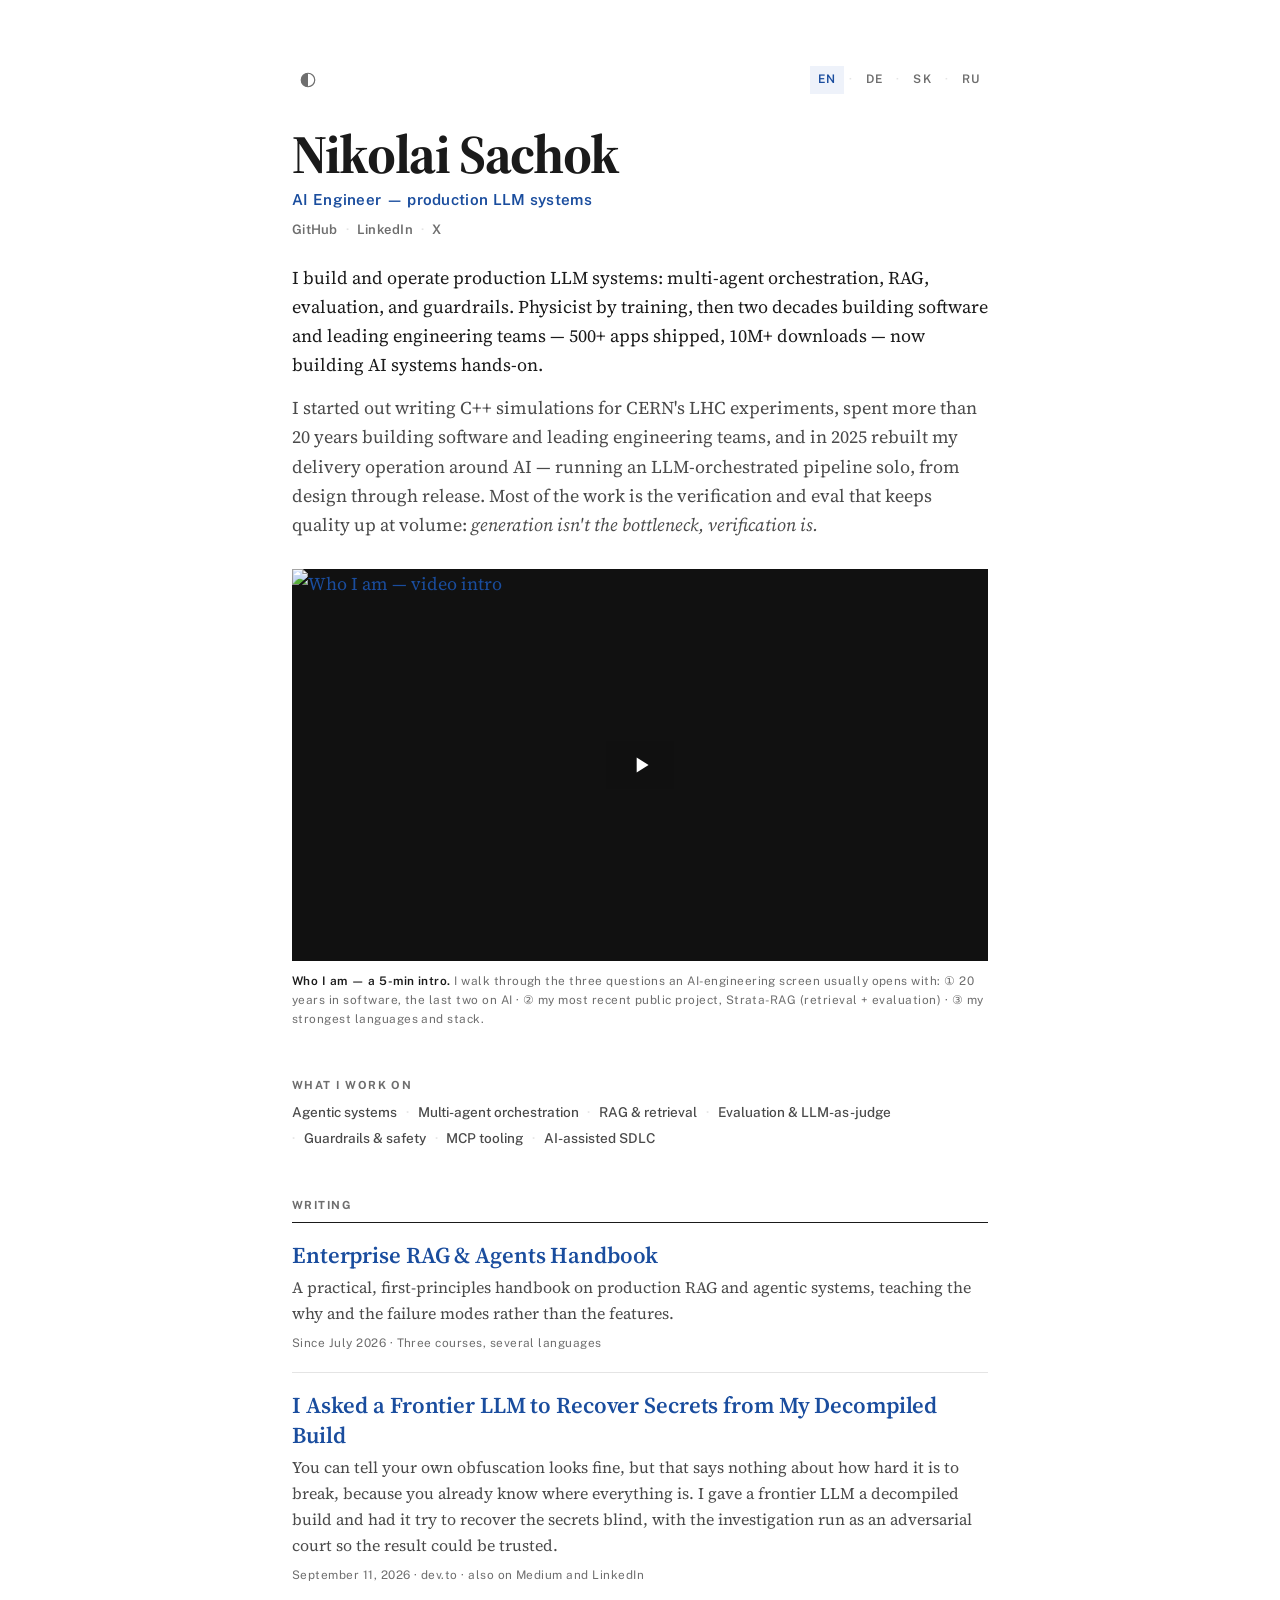
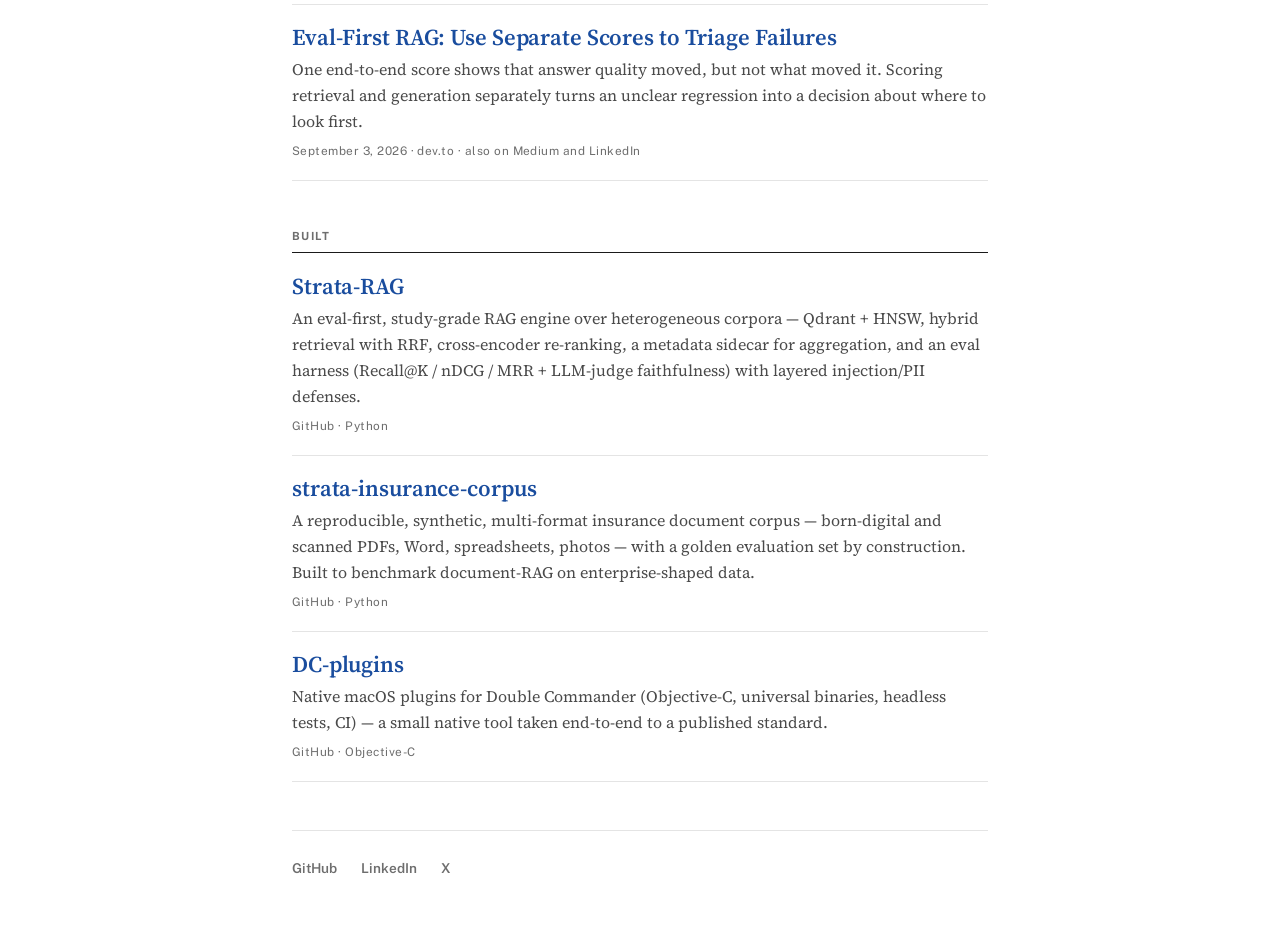
==== index.html @ 8fc12a88 "site: add the LLM red-team article to the writing index (EN/DE/SK/RU) Adds the dev.to article 'I Ask" ====
<!doctype html>
<!-- GENERATED FILE — do not edit. Source: template.html + content/<lang>.json. Rebuild: python3 build.py -->
<html lang="en">
<head>
  <meta charset="utf-8" />
  <meta name="viewport" content="width=device-width, initial-scale=1" />
  <title>Nikolai Sachok — AI Engineer</title>
  <meta name="description" content="AI engineer building and operating production LLM systems — multi-agent orchestration, RAG, evaluation, and guardrails." />
  <meta name="author" content="Nikolai Sachok" />

  <link rel="canonical" href="https://nikolaisachok.com/" />
  <link rel="alternate" hreflang="en" href="https://nikolaisachok.com/" />
  <link rel="alternate" hreflang="de" href="https://nikolaisachok.com/de/" />
  <link rel="alternate" hreflang="sk" href="https://nikolaisachok.com/sk/" />
  <link rel="alternate" hreflang="ru" href="https://nikolaisachok.com/ru/" />
  <link rel="alternate" hreflang="x-default" href="https://nikolaisachok.com/" />

  <!-- Open Graph / social preview -->
  <meta property="og:type" content="website" />
  <meta property="og:title" content="Nikolai Sachok — AI Engineer" />
  <meta property="og:description" content="Building and operating production LLM systems — multi-agent orchestration, RAG, evaluation, and guardrails." />
  <meta property="og:url" content="https://nikolaisachok.com/" />
  <meta property="og:locale" content="en_US" />
  <meta property="og:locale:alternate" content="de_DE" />
  <meta property="og:locale:alternate" content="sk_SK" />
  <meta property="og:locale:alternate" content="ru_RU" />
  <meta name="twitter:card" content="summary" />

  <link rel="icon" href="data:image/svg+xml,%3Csvg xmlns='http://www.w3.org/2000/svg' viewBox='0 0 100 100'%3E%3Ctext y='.9em' font-size='90'%3E%E2%9A%A1%3C/text%3E%3C/svg%3E" />

  <!-- Source Serif 4 sets the content, Public Sans the chrome (labels, dates).
       Both are OFL. preconnect first so the font CSS request does not wait on a
       fresh connection; every face has a real fallback in style.css. -->
  <link rel="preconnect" href="https://fonts.googleapis.com" />
  <link rel="preconnect" href="https://fonts.gstatic.com" crossorigin />
  <link rel="stylesheet" href="https://fonts.googleapis.com/css2?family=Source+Serif+4:opsz,wght@8..60,400;8..60,600;8..60,700&family=Public+Sans:wght@500;600;700&display=swap" />

  <!-- Content-hashed by build.py: the domain is behind Cloudflare, which holds
       stylesheets at the edge for four hours. A changing URL is the only thing
       a visitor's hard refresh can actually get past. -->
  <link rel="stylesheet" href="/assets/style.css?v=f3d7aaa1d656" />
  <script>
  (function () {
    var HERE = 'en';
    var ALL = ["en", "de", "sk", "ru"];
    try {
      var store = null;
      try { store = window.localStorage; } catch (e) {}

      /* Theme first, and before any redirect below can return: an explicit choice
         has to be on <html> before first paint, or the page flashes the other
         palette. No stored choice means no attribute, which leaves the stylesheet
         following prefers-color-scheme. data-js reveals the control, which would
         otherwise be a dead button for anyone without scripting. */
      var theme = null;
      if (store) { try { theme = store.getItem('nls-theme'); } catch (e) {} }
      if (theme === 'light' || theme === 'dark') {
        document.documentElement.setAttribute('data-theme', theme);
      }
      document.documentElement.setAttribute('data-js', '');
      var params = new URLSearchParams(location.search);
      var forced = (params.get('lang') || '').toLowerCase().split('-')[0];
      var target = null, auto = false;

      if (ALL.indexOf(forced) > -1) {
        target = forced;
        if (store) { try { store.setItem('nls-lang', forced); } catch (e) {} }
      } else if (HERE === 'en') {
        var saved = null;
        if (store) { try { saved = store.getItem('nls-lang'); } catch (e) {} }
        if (saved && ALL.indexOf(saved) > -1) {
          target = saved;
        } else if (!saved) {
          var pref = (navigator.languages && navigator.languages.length)
            ? navigator.languages : [navigator.language || ''];
          for (var i = 0; i < pref.length; i++) {
            var p = String(pref[i] || '').toLowerCase().split('-')[0];
            if (p === 'en') break;
            if (ALL.indexOf(p) > 0) { target = p; auto = true; break; }
          }
        }
      }

      if (target && target !== HERE) {
        params.delete('lang');
        var qs = params.toString();
        if (auto) { try { sessionStorage.setItem('nls-auto', target); } catch (e) {} }
        location.replace({"en": "/", "de": "/de/", "sk": "/sk/", "ru": "/ru/"}[target] + (qs ? '?' + qs : '') + location.hash);
        return;
      }

      /* Already on the right page: drop ?lang= so the address bar stays clean
         and crawlers never see a second URL for the same content. */
      if (params.has('lang')) {
        params.delete('lang');
        var rest = params.toString();
        try {
          history.replaceState(null, '', location.pathname + (rest ? '?' + rest : '') + location.hash);
        } catch (e) {}
      }

      try {
        if (sessionStorage.getItem('nls-auto') === HERE) {
          sessionStorage.removeItem('nls-auto');
          document.documentElement.setAttribute('data-autolang', '');
        }
      } catch (e) {}
    } catch (e) {}
  })();
  </script>
</head>
<body>
  <div class="wrap">
    <div class="topbar">
      <nav class="themebar" aria-label="Colour theme">
      <button type="button" id="theme-toggle" data-label="Colour theme" data-name-light="Light" data-name-dark="Dark" data-name-auto="Auto"
              title="Colour theme: Auto"
              aria-label="Colour theme: Auto">
        <svg class="icon-light" viewBox="0 0 24 24" aria-hidden="true"><circle cx="12" cy="12" r="4" /><path d="M12 2v2M12 20v2M2 12h2M20 12h2M4.9 4.9l1.4 1.4M17.7 17.7l1.4 1.4M4.9 19.1l1.4-1.4M17.7 6.3l1.4-1.4" /></svg>
        <svg class="icon-dark" viewBox="0 0 24 24" aria-hidden="true"><path d="M21 12.8A9 9 0 1 1 11.2 3a7 7 0 0 0 9.8 9.8z" /></svg>
        <svg class="icon-auto" viewBox="0 0 24 24" aria-hidden="true"><circle cx="12" cy="12" r="9" /><path class="icon-fill" d="M12 3a9 9 0 0 0 0 18z" /></svg>
      </button>
      </nav>
      <nav class="langbar" aria-label="Language">
      <a href="/" hreflang="en" lang="en" data-setlang="en" aria-label="English" aria-current="page">EN</a>
      <span class="sep" aria-hidden="true">·</span>
      <a href="/de/" hreflang="de" lang="de" data-setlang="de" aria-label="Deutsch">DE</a>
      <span class="sep" aria-hidden="true">·</span>
      <a href="/sk/" hreflang="sk" lang="sk" data-setlang="sk" aria-label="Slovenčina">SK</a>
      <span class="sep" aria-hidden="true">·</span>
      <a href="/ru/" hreflang="ru" lang="ru" data-setlang="ru" aria-label="Русский">RU</a>
      </nav>
    </div>

    <header>
      <h1 class="name">Nikolai Sachok</h1>
      <p class="role">AI Engineer — production LLM systems</p>
      <!-- Repeated in the footer on purpose. GitHub is the proof a visitor
           arriving from an article wants next, and the footer is ~2000px away.
           Not translated: all three are proper nouns. -->
      <p class="identity">
        <a href="https://github.com/NikolaiSachok">GitHub</a>
        <span class="sep" aria-hidden="true">·</span>
        <a href="https://www.linkedin.com/in/nikolai-sachok/">LinkedIn</a>
        <span class="sep" aria-hidden="true">·</span>
        <a href="https://x.com/nsachok">X</a>
      </p>
      <p class="lead">I build and operate production LLM systems: multi-agent orchestration, RAG, evaluation, and guardrails. Physicist by training, then two decades building software and leading engineering teams — 500+ apps shipped, 10M+ downloads — now building AI systems hands-on.</p>
      <p class="lead muted">I started out writing C++ simulations for CERN's LHC experiments, spent more than 20 years building software and leading engineering teams, and in 2025 rebuilt my delivery operation around AI — running an LLM-orchestrated pipeline solo, from design through release. Most of the work is the verification and eval that keeps quality up at volume: <em>generation isn't the bottleneck, verification is.</em></p>
    </header>

    <section class="video" aria-label="Intro video">
      <div class="video-frame">
        <a class="video-facade" href="https://www.youtube.com/watch?v=G0wu4CbFEvU"
           data-embed="https://www.youtube-nocookie.com/embed/G0wu4CbFEvU?autoplay=1&amp;rel=0"
           data-title="Who I am — video intro"
           aria-label="Play: Who I am — a 5-minute intro">
          <img src="https://i.ytimg.com/vi/G0wu4CbFEvU/maxresdefault.jpg"
               onerror="this.onerror=null;this.src='https://i.ytimg.com/vi/G0wu4CbFEvU/hqdefault.jpg'"
               alt="Who I am — video intro" loading="lazy" />
          <span class="play" aria-hidden="true"><svg viewBox="0 0 24 24"><path d="M8 5v14l11-7z"/></svg></span>
        </a>
      </div>
      <p class="video-cap"><strong>Who I am — a 5-min intro.</strong> I walk through the three questions an AI-engineering screen usually opens with: ① 20 years in software, the last two on AI · ② my most recent public project, Strata-RAG (retrieval + evaluation) · ③ my strongest languages and stack.</p>
    </section>

    <h2>What I work on</h2>
    <ul class="tags">
      <li class="tag">Agentic systems</li>
      <li class="tag"><span class="sep" aria-hidden="true">·</span>Multi-agent orchestration</li>
      <li class="tag"><span class="sep" aria-hidden="true">·</span>RAG &amp; retrieval</li>
      <li class="tag"><span class="sep" aria-hidden="true">·</span>Evaluation &amp; LLM-as-judge</li>
      <li class="tag"><span class="sep" aria-hidden="true">·</span>Guardrails &amp; safety</li>
      <li class="tag"><span class="sep" aria-hidden="true">·</span>MCP tooling</li>
      <li class="tag"><span class="sep" aria-hidden="true">·</span>AI-assisted SDLC</li>
    </ul>

    <h2 class="section-head">Writing</h2>
    <ul class="entries">
      <li>
        <a class="entry" href="https://nikolaisachok.com/ai-engineering-handbook/">
          <span class="entry-title">Enterprise RAG &amp; Agents Handbook</span>
          <span class="entry-desc">A practical, first-principles handbook on production RAG and agentic systems, teaching the why and the failure modes rather than the features.</span>
          <span class="entry-meta">Since July 2026 · Three courses, several languages</span>
        </a>
      </li>
      <li>
        <a class="entry" href="https://dev.to/nsachok/i-asked-a-frontier-llm-to-recover-secrets-from-my-decompiled-build-1ojb">
          <span class="entry-title">I Asked a Frontier LLM to Recover Secrets from My Decompiled Build</span>
          <span class="entry-desc">You can tell your own obfuscation looks fine, but that says nothing about how hard it is to break, because you already know where everything is. I gave a frontier LLM a decompiled build and had it try to recover the secrets blind, with the investigation run as an adversarial court so the result could be trusted.</span>
          <span class="entry-meta">September 11, 2026 · dev.to · also on Medium and LinkedIn</span>
        </a>
      </li>
      <li>
        <a class="entry" href="https://dev.to/nsachok/eval-first-rag-use-separate-scores-to-triage-failures-33ed">
          <span class="entry-title">Eval-First RAG: Use Separate Scores to Triage Failures</span>
          <span class="entry-desc">One end-to-end score shows that answer quality moved, but not what moved it. Scoring retrieval and generation separately turns an unclear regression into a decision about where to look first.</span>
          <span class="entry-meta">September 3, 2026 · dev.to · also on Medium and LinkedIn</span>
        </a>
      </li>
    </ul>

    <h2 class="section-head">Built</h2>
    <ul class="entries">
      <li>
        <a class="entry" href="https://nikolaisachok.com/Strata-RAG/">
          <span class="entry-title">Strata-RAG</span>
          <span class="entry-desc">An eval-first, study-grade RAG engine over heterogeneous corpora — Qdrant + HNSW, hybrid retrieval with RRF, cross-encoder re-ranking, a metadata sidecar for aggregation, and an eval harness (Recall@K / nDCG / MRR + LLM-judge faithfulness) with layered injection/PII defenses.</span>
          <span class="entry-meta">GitHub · Python</span>
        </a>
      </li>
      <li>
        <a class="entry" href="https://github.com/NikolaiSachok/strata-insurance-corpus">
          <span class="entry-title">strata-insurance-corpus</span>
          <span class="entry-desc">A reproducible, synthetic, multi-format insurance document corpus — born-digital and scanned PDFs, Word, spreadsheets, photos — with a golden evaluation set by construction. Built to benchmark document-RAG on enterprise-shaped data.</span>
          <span class="entry-meta">GitHub · Python</span>
        </a>
      </li>
      <li>
        <a class="entry" href="https://nikolaisachok.com/DC-plugins/">
          <span class="entry-title">DC-plugins</span>
          <span class="entry-desc">Native macOS plugins for Double Commander (Objective-C, universal binaries, headless tests, CI) — a small native tool taken end-to-end to a published standard.</span>
          <span class="entry-meta">GitHub · Objective-C</span>
        </a>
      </li>
    </ul>

    <footer>
      <a href="https://github.com/NikolaiSachok">GitHub</a>
      <a href="https://www.linkedin.com/in/nikolai-sachok/">LinkedIn</a>
      <a href="https://x.com/nsachok">X</a>
    </footer>
  </div>

  <script>
    document.querySelectorAll('.video-facade').forEach(function (a) {
      a.addEventListener('click', function (e) {
        e.preventDefault();
        var frame = a.parentNode;
        var iframe = document.createElement('iframe');
        iframe.src = a.dataset.embed;
        iframe.title = a.dataset.title;
        iframe.setAttribute('allow', 'accelerometer; autoplay; clipboard-write; encrypted-media; gyroscope; picture-in-picture; web-share');
        iframe.setAttribute('allowfullscreen', '');
        frame.innerHTML = '';
        frame.appendChild(iframe);
      });
    });

    /* A language chosen by hand is remembered and never auto-overridden again. */
    document.querySelectorAll('[data-setlang]').forEach(function (a) {
      a.addEventListener('click', function () {
        try { localStorage.setItem('nls-lang', a.dataset.setlang); } catch (e) {}
      });
    });

    /* Theme. One button cycling auto -> light -> dark -> auto.

       "auto" is the ABSENCE of a choice, not a third stored value: it clears the
       key and the attribute, so the stylesheet goes back to following
       prefers-color-scheme. The head script has already applied any stored
       choice before paint, and CSS picks the matching glyph off the same
       attribute, so this only records the change and keeps the label honest
       about which state you are now in — the thing a cycling control otherwise
       leaves you guessing at. */
    (function () {
      var button = document.getElementById('theme-toggle');
      if (!button) return;

      var ORDER = ['auto', 'light', 'dark'];

      function current() {
        return document.documentElement.getAttribute('data-theme') || 'auto';
      }

      function label() {
        var name = button.dataset['name' + current().charAt(0).toUpperCase() + current().slice(1)];
        var text = button.dataset.label + ': ' + name;
        button.setAttribute('title', text);
        button.setAttribute('aria-label', text);
      }

      button.addEventListener('click', function () {
        var next = ORDER[(ORDER.indexOf(current()) + 1) % ORDER.length];
        if (next === 'auto') {
          document.documentElement.removeAttribute('data-theme');
          try { localStorage.removeItem('nls-theme'); } catch (e) {}
        } else {
          document.documentElement.setAttribute('data-theme', next);
          try { localStorage.setItem('nls-theme', next); } catch (e) {}
        }
        label();
      });

      label();
    })();

    var dismiss = document.querySelector('.notice-dismiss');
    if (dismiss) {
      dismiss.addEventListener('click', function () {
        document.documentElement.removeAttribute('data-autolang');
      });
    }
  </script>
</body>
</html>
---- assets/style.css ----
/* nikolaisachok.com — shared stylesheet for all locales.
   Edit here once; every locale picks it up.

   Set as a publication rather than a portfolio. The organising rule is a split
   between CONTENT and CHROME: Source Serif 4 carries everything that is read —
   the name, entry titles, descriptions, the lead — and Public Sans carries only
   the furniture: section labels, dates, the language switcher, the footer. That
   split is what separates writing from links visually, and it is why entries
   need no card around them: grouping, a rule and a date do the work a container
   used to do. */

/* Theme in three states. Each palette's values are written ONCE, as --light-*
   and --dark-*, then assigned by the rules below — so changing a colour is one
   edit, not two that can drift apart.

   The states, in priority order:
     1. data-theme="light" | "dark" on <html> — an explicit choice, stored in
        localStorage and applied by the head script before first paint.
     2. no attribute + prefers-color-scheme — the visitor's system setting.
     3. no attribute, no preference, or no JavaScript — light.
   The :not([data-theme="light"]) guard is what lets a visitor on a dark system
   choose light and keep it. */
:root {
  --light-bg: #ffffff;
  --light-fg: #1a1a1a;
  --light-fg-muted: #4a4a4a;
  /* Labels, dates, footer — never body copy. #8a8a8a was 3.45:1 on white,
     under the 4.5:1 WCAG AA floor for text this small, and every use of this
     token is small text: section labels, entry dates, the language switcher,
     the footer. The dark theme's equivalent already passed at 5.31:1, so this
     was a light-theme-only defect. #6e6e6e measures 5.05:1 and is still
     visibly lighter than --light-fg-muted, which is the distinction the token
     exists to draw. */
  --light-chrome: #6e6e6e;
  --light-rule: #e4e4e4;          /* hairline between entries */
  --light-rule-strong: #1a1a1a;   /* the rule under a section label */
  --light-accent: #1a4d9e;
  --light-accent-soft: #eef2fa;

  --dark-bg: #121212;
  --dark-fg: #eceae7;
  --dark-fg-muted: #b4b0aa;
  --dark-chrome: #8c8880;
  --dark-rule: #2b2b2b;
  --dark-rule-strong: #eceae7;
  --dark-accent: #8fb4ee;
  --dark-accent-soft: #1a2333;

  --bg: var(--light-bg);
  --fg: var(--light-fg);
  --fg-muted: var(--light-fg-muted);
  --chrome: var(--light-chrome);
  --rule: var(--light-rule);
  --rule-strong: var(--light-rule-strong);
  --accent: var(--light-accent);
  --accent-soft: var(--light-accent-soft);
  color-scheme: light;

  --sans: "Public Sans", ui-sans-serif, -apple-system, BlinkMacSystemFont, "Segoe UI", Helvetica, Arial, sans-serif;
  --serif: "Source Serif 4", "Iowan Old Style", "Charter", Georgia, Cambria, "Times New Roman", serif;
}

@media (prefers-color-scheme: dark) {
  :root:not([data-theme="light"]) {
    --bg: var(--dark-bg);
    --fg: var(--dark-fg);
    --fg-muted: var(--dark-fg-muted);
    --chrome: var(--dark-chrome);
    --rule: var(--dark-rule);
    --rule-strong: var(--dark-rule-strong);
    --accent: var(--dark-accent);
    --accent-soft: var(--dark-accent-soft);
    color-scheme: dark;
  }
}

:root[data-theme="dark"] {
  --bg: var(--dark-bg);
  --fg: var(--dark-fg);
  --fg-muted: var(--dark-fg-muted);
  --chrome: var(--dark-chrome);
  --rule: var(--dark-rule);
  --rule-strong: var(--dark-rule-strong);
  --accent: var(--dark-accent);
  --accent-soft: var(--dark-accent-soft);
  color-scheme: dark;
}

* { box-sizing: border-box; }
html { -webkit-text-size-adjust: 100%; }
body {
  margin: 0;
  background: var(--bg);
  color: var(--fg);
  font-family: var(--serif);
  line-height: 1.62;
  font-size: 18px;
  -webkit-font-smoothing: antialiased;
  text-rendering: optimizeLegibility;
}
.wrap {
  max-width: 760px;
  margin: 0 auto;
  padding: clamp(2.5rem, 6vw, 4rem) clamp(1.25rem, 5vw, 2rem) 4rem;
}
a { color: var(--accent); text-decoration: none; }
a:hover { text-decoration: underline; }

/* Header */
header { margin-bottom: 1.75rem; }
.name {
  font-size: clamp(2.1rem, 6.5vw, 3.4rem);
  font-weight: 700;
  letter-spacing: -0.025em;
  margin: 0 0 .3rem;
  line-height: 1.05;
}
.role {
  font-family: var(--sans);
  font-size: .95rem;
  letter-spacing: .02em;
  color: var(--accent);
  font-weight: 600;
  margin: 0 0 .4rem;
}

/* Contact links, sitting with the role so the sans "chrome" block reads as one
   cluster before the serif body starts. Muted rather than accent-coloured: the
   role line above is already the blue, and two blues stacked would fight. */
.identity {
  font-family: var(--sans);
  font-size: .82rem;
  font-weight: 600;
  letter-spacing: .02em;
  margin: 0 0 1.4rem;
  display: flex;
  flex-wrap: wrap;
  gap: .1rem .5rem;
}
.identity a { color: var(--chrome); }
.identity a:hover { color: var(--accent); }
.identity .sep { color: var(--rule); user-select: none; }
/* No measure limit of its own: .wrap already sets the column, and a narrower
   lead reads as a mistake next to the video and the entries, which use the
   full width. One measure for the whole page. */
.lead { color: var(--fg); margin: 0 0 .85rem; }
.lead:last-child { margin-bottom: 0; }
.muted { color: var(--fg-muted); }

/* Section labels. The heavy rule under the label is what opens a section;
   entries below it are separated by hairlines only. */
h2 {
  font-family: var(--sans);
  font-size: .7rem;
  text-transform: uppercase;
  letter-spacing: .13em;
  color: var(--chrome);
  font-weight: 700;
  margin: 2.9rem 0 .45rem;
}
h2.section-head {
  padding-bottom: .45rem;
  border-bottom: 1px solid var(--rule-strong);
  margin-bottom: 0;
}

/* What I work on — one dot-separated line in the chrome sans, not a row of
   boxes. Outlined chips were the last piece of portfolio furniture left on a
   page that has no containers anywhere else, and they cost three rows of height
   between the video and the writing. Set as a line, the same terms scan just as
   fast and read as a masthead subject line. */
.tags {
  display: flex;
  flex-wrap: wrap;
  gap: .15rem .55rem;
  margin: 0;
  padding: 0;
  list-style: none;
  font-family: var(--sans);
  font-size: .85rem;
  font-weight: 500;
  line-height: 1.7;
}
.tag { color: var(--fg-muted); max-width: 100%; }
.tag .sep { color: var(--rule); margin-right: .55rem; user-select: none; }

/* Entries — writing and projects share this markup exactly. */
.entries { margin: 0; padding: 0; list-style: none; }
.entries li { border-bottom: 1px solid var(--rule); }
.entry {
  display: grid;
  gap: .3rem;
  padding: 1.15rem 0;
  color: inherit;
}
.entry:hover { text-decoration: none; }
.entry-title {
  font-size: 1.42rem;
  line-height: 1.3;
  font-weight: 600;
  letter-spacing: -0.005em;
  color: var(--accent);
}
.entry:hover .entry-title { text-decoration: underline; }
.entry-desc { color: var(--fg-muted); font-size: 1rem; }
.entry-meta {
  font-family: var(--sans);
  font-size: .74rem;
  letter-spacing: .04em;
  color: var(--chrome);
  margin-top: .15rem;
}

/* Footer / contact */
footer {
  margin-top: 3rem;
  padding-top: 1.6rem;
  border-top: 1px solid var(--rule);
  display: flex;
  flex-wrap: wrap;
  gap: 1.5rem;
  font-family: var(--sans);
  font-size: .85rem;
}
footer a { color: var(--chrome); font-weight: 600; }
footer a:hover { color: var(--accent); }

/* Intro video. Square-edged: this design has no rounded corners anywhere, so a
   14px radius here would be the one thing that looks borrowed. */
.video { margin: 1.9rem 0 .5rem; }
.video-frame {
  position: relative;
  aspect-ratio: 16 / 9;
  overflow: hidden;
  background: #111111;
}
.video-facade { position: absolute; inset: 0; display: block; cursor: pointer; }
.video-frame img { position: absolute; inset: 0; width: 100%; height: 100%; object-fit: cover; }
.video-frame iframe { position: absolute; inset: 0; width: 100%; height: 100%; border: 0; }
/* A dark scrim with a white glyph, not a white slab: over a real photograph a
   solid light block reads as a missing image rather than a control. Square,
   because nothing else on this page is rounded. */
.play {
  position: absolute; top: 50%; left: 50%; transform: translate(-50%, -50%);
  width: 68px; height: 48px;
  background: rgba(17, 17, 17, .74);
  display: grid; place-items: center;
  transition: background .15s ease, transform .15s ease;
}
/* Fixed blue, not var(--accent): this sits on a frame that is dark in BOTH
   themes, and the dark-theme accent is pale enough to lose the white glyph. */
.video-facade:hover .play { background: #1a4d9e; transform: translate(-50%, -50%) scale(1.06); }
.video-facade:focus-visible { outline: 2px solid var(--accent); outline-offset: 3px; }
.play svg { width: 26px; height: 26px; fill: #ffffff; margin-left: 2px; }
.video-cap {
  font-family: var(--sans);
  color: var(--chrome);
  font-size: .74rem;
  letter-spacing: .04em;
  margin: .7rem 0 0;
}
.video-cap strong { color: var(--fg); font-weight: 600; }

/* ---------------------------------------------------------------------------
   Top bar: theme on the left, language on the right. The language switcher sat
   alone and right-aligned, so the row already had the space.
   --------------------------------------------------------------------------- */
.topbar {
  display: flex;
  flex-wrap: wrap;
  align-items: center;
  justify-content: space-between;
  gap: .6rem 1.25rem;
  margin: 0 0 1.9rem;
}
.topbar .langbar { margin: 0; }
/* The theme control does nothing without JavaScript, so it does not exist
   without JavaScript: the head script sets data-js on <html> before paint. With
   scripting off the page still follows the system setting, which is the right
   fallback and needs no control. */
.themebar { display: none; }
html[data-js] .themebar { display: flex; align-items: center; }
.themebar button {
  appearance: none;
  background: none;
  border: 1px solid transparent;
  color: var(--chrome);
  /* 32px square: comfortably over the 24px WCAG 2.5.8 minimum without making a
     utility control heavier than the language codes it sits beside. */
  width: 32px;
  height: 32px;
  display: grid;
  place-items: center;
  padding: 0;
  cursor: pointer;
  transition: color .15s ease, background .15s ease, border-color .15s ease;
}
.themebar button:hover { color: var(--accent); background: var(--accent-soft); }
.themebar button:focus-visible { outline: 2px solid var(--accent); outline-offset: 2px; }

/* All three glyphs are in the markup; the one matching the current state is the
   one shown. Driven by the same attribute the head script sets before paint, so
   the icon is right on the first frame and no script swaps it afterwards. */
.themebar svg {
  width: 18px;
  height: 18px;
  display: none;
  fill: none;
  stroke: currentColor;
  stroke-width: 1.6;
  stroke-linecap: round;
  stroke-linejoin: round;
}
.themebar svg .icon-fill { fill: currentColor; stroke: none; }
html:not([data-theme]) .themebar .icon-auto,
html[data-theme="light"] .themebar .icon-light,
html[data-theme="dark"] .themebar .icon-dark { display: block; }

/* ---------------------------------------------------------------------------
   Language switcher
   --------------------------------------------------------------------------- */
.langbar {
  display: flex;
  flex-wrap: wrap;
  align-items: center;
  justify-content: flex-end;
  gap: .3rem;
  margin: 0 0 1.9rem;
  font-family: var(--sans);
  font-size: .74rem;
  font-weight: 600;
  letter-spacing: .09em;
}
.langbar a {
  color: var(--chrome);
  padding: .2rem .45rem;
  border: 1px solid transparent;
  transition: color .15s ease, background .15s ease, border-color .15s ease;
}
.langbar a:hover {
  color: var(--accent);
  background: var(--accent-soft);
  text-decoration: none;
}
.langbar a:focus-visible { outline: 2px solid var(--accent); outline-offset: 2px; }
.langbar a[aria-current] {
  color: var(--accent);
  background: var(--accent-soft);
  border-color: var(--accent-soft);
  cursor: default;
}
.langbar .sep { color: var(--rule); user-select: none; }

/* ---------------------------------------------------------------------------
   Auto-detected-language notice.
   Hidden by default (so it never shows without JS, and never flashes); the
   head script sets data-autolang on <html> before paint when the visitor was
   routed here by browser-language detection.
   --------------------------------------------------------------------------- */
.notice { display: none; }
html[data-autolang] .notice {
  display: flex;
  align-items: flex-start;
  flex-wrap: wrap;
  gap: .35rem .75rem;
  background: var(--accent-soft);
  border: 1px solid var(--rule);
  padding: .7rem .55rem .7rem .9rem;
  margin: 0 0 1.9rem;
  font-family: var(--sans);
  font-size: .85rem;
  line-height: 1.5;
  color: var(--fg-muted);
}
.notice-text { flex: 1 1 15rem; min-width: 0; }
.notice a { font-weight: 600; white-space: nowrap; }
.notice-dismiss {
  margin-left: auto;
  flex: 0 0 auto;
  appearance: none;
  background: none;
  border: 1px solid transparent;
  color: var(--chrome);
  font: inherit;
  font-size: 1.05rem;
  line-height: 1;
  padding: .25rem .5rem;
  cursor: pointer;
}
.notice-dismiss:hover { color: var(--accent); border-color: var(--rule); }
.notice-dismiss:focus-visible { outline: 2px solid var(--accent); outline-offset: 2px; }

/* ---------------------------------------------------------------------------
   Multi-language layout hardening.
   Long compounds must never push a label, an entry title or a paragraph past
   its container. `overflow-wrap` is inert unless a word actually overflows, so
   it costs nothing and applies everywhere.

   Automatic hyphenation is GERMAN ONLY. German prose is conventionally
   hyphenated and its compounds are long enough to need it; Slovak and Russian
   web typography does not hyphenate, and turning it on there reads wrong.
   `hyphenate-limit-chars` stops the browser splitting a short leading segment
   out of a technical compound ("Mul-ti-Agent-Systemen").
   --------------------------------------------------------------------------- */
.tag, .entry-title, .entry-desc, .entry-meta, .lead, .video-cap, .role, .notice { overflow-wrap: break-word; }
html[lang="de"] .tag,
html[lang="de"] .entry-desc,
html[lang="de"] .lead,
html[lang="de"] .video-cap {
  hyphens: auto;
  -webkit-hyphens: auto;
  hyphenate-limit-chars: 7 4 3;
  -webkit-hyphenate-limit-before: 4;   /* Safari has no hyphenate-limit-chars */
  -webkit-hyphenate-limit-after: 3;
}
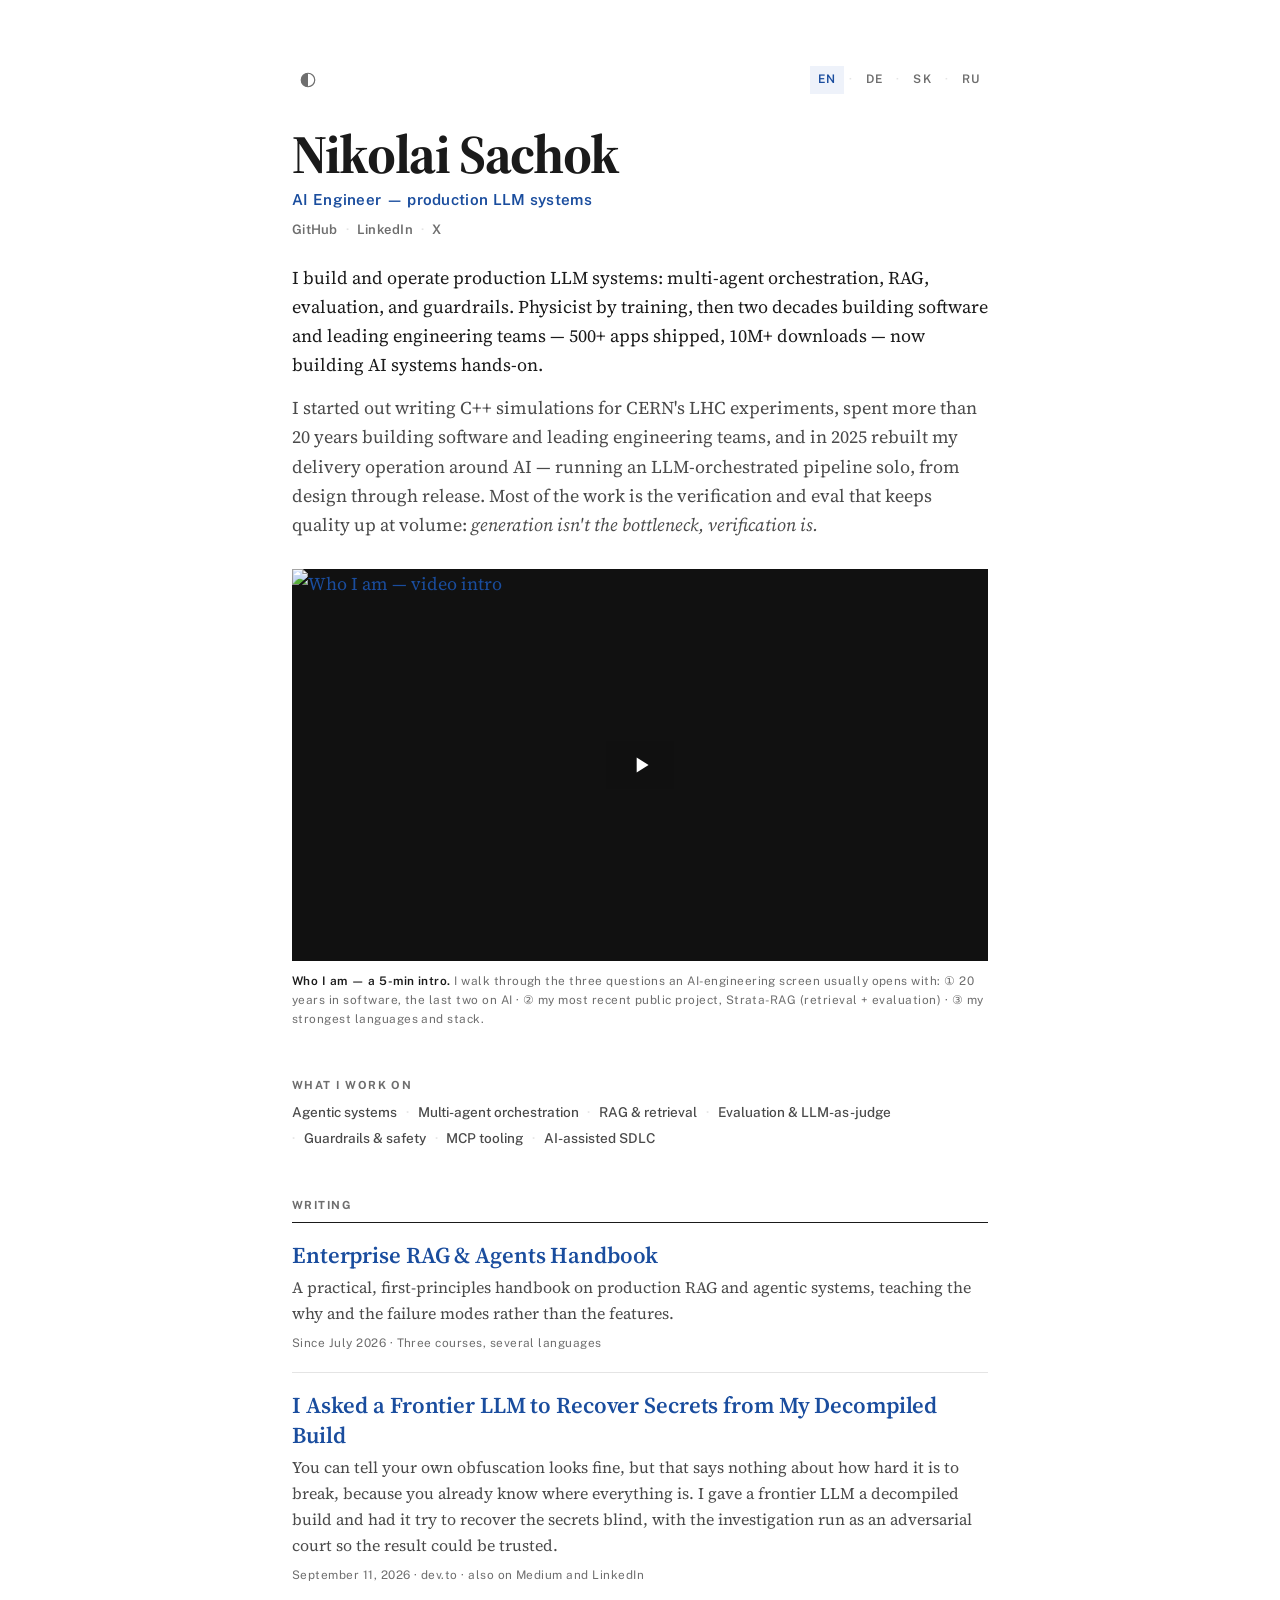
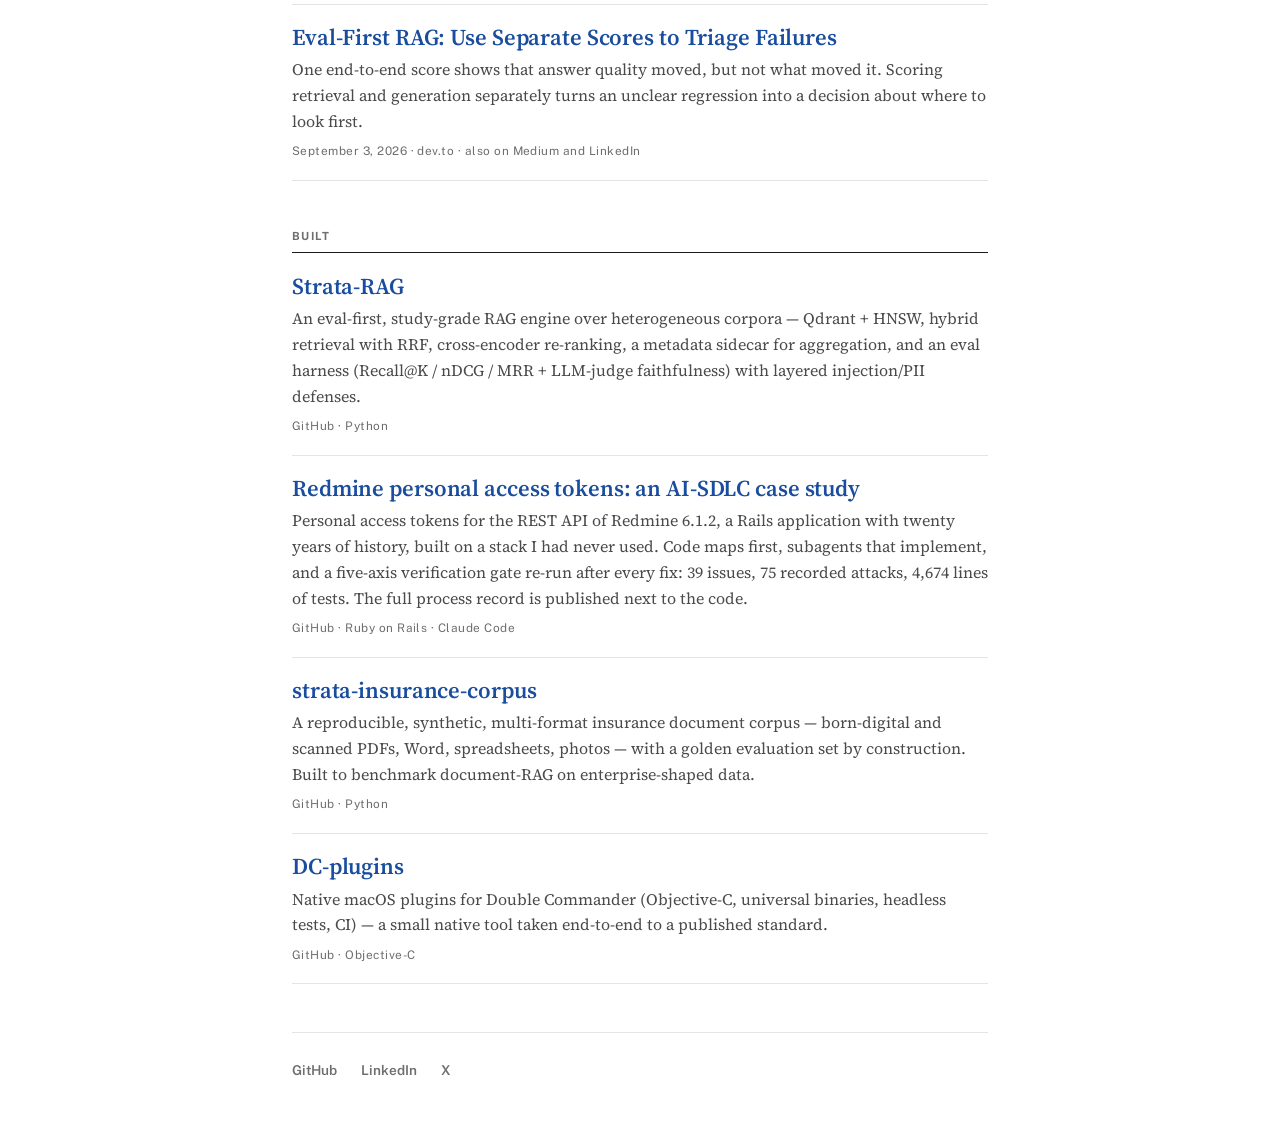
==== commit 180670d7: "site: add the Redmine AI-SDLC case study to Built (EN/DE/SK/RU) A card linking the Redmine fork, pla" ====
--- a/index.html
+++ b/index.html
@@ -210,6 +210,13 @@
         </a>
       </li>
       <li>
+        <a class="entry" href="https://github.com/NikolaiSachok/redmine">
+          <span class="entry-title">Redmine personal access tokens: an AI-⁠SDLC case study</span>
+          <span class="entry-desc">Personal access tokens for the REST API of Redmine 6.1.2, a Rails application with twenty years of history, built on a stack I had never used. Code maps first, subagents that implement, and a five-axis verification gate re-run after every fix: 39 issues, 75 recorded attacks, 4,674 lines of tests. The full process record is published next to the code.</span>
+          <span class="entry-meta">GitHub · Ruby on Rails · Claude Code</span>
+        </a>
+      </li>
+      <li>
         <a class="entry" href="https://github.com/NikolaiSachok/strata-insurance-corpus">
           <span class="entry-title">strata-insurance-corpus</span>
           <span class="entry-desc">A reproducible, synthetic, multi-format insurance document corpus — born-digital and scanned PDFs, Word, spreadsheets, photos — with a golden evaluation set by construction. Built to benchmark document-RAG on enterprise-shaped data.</span>
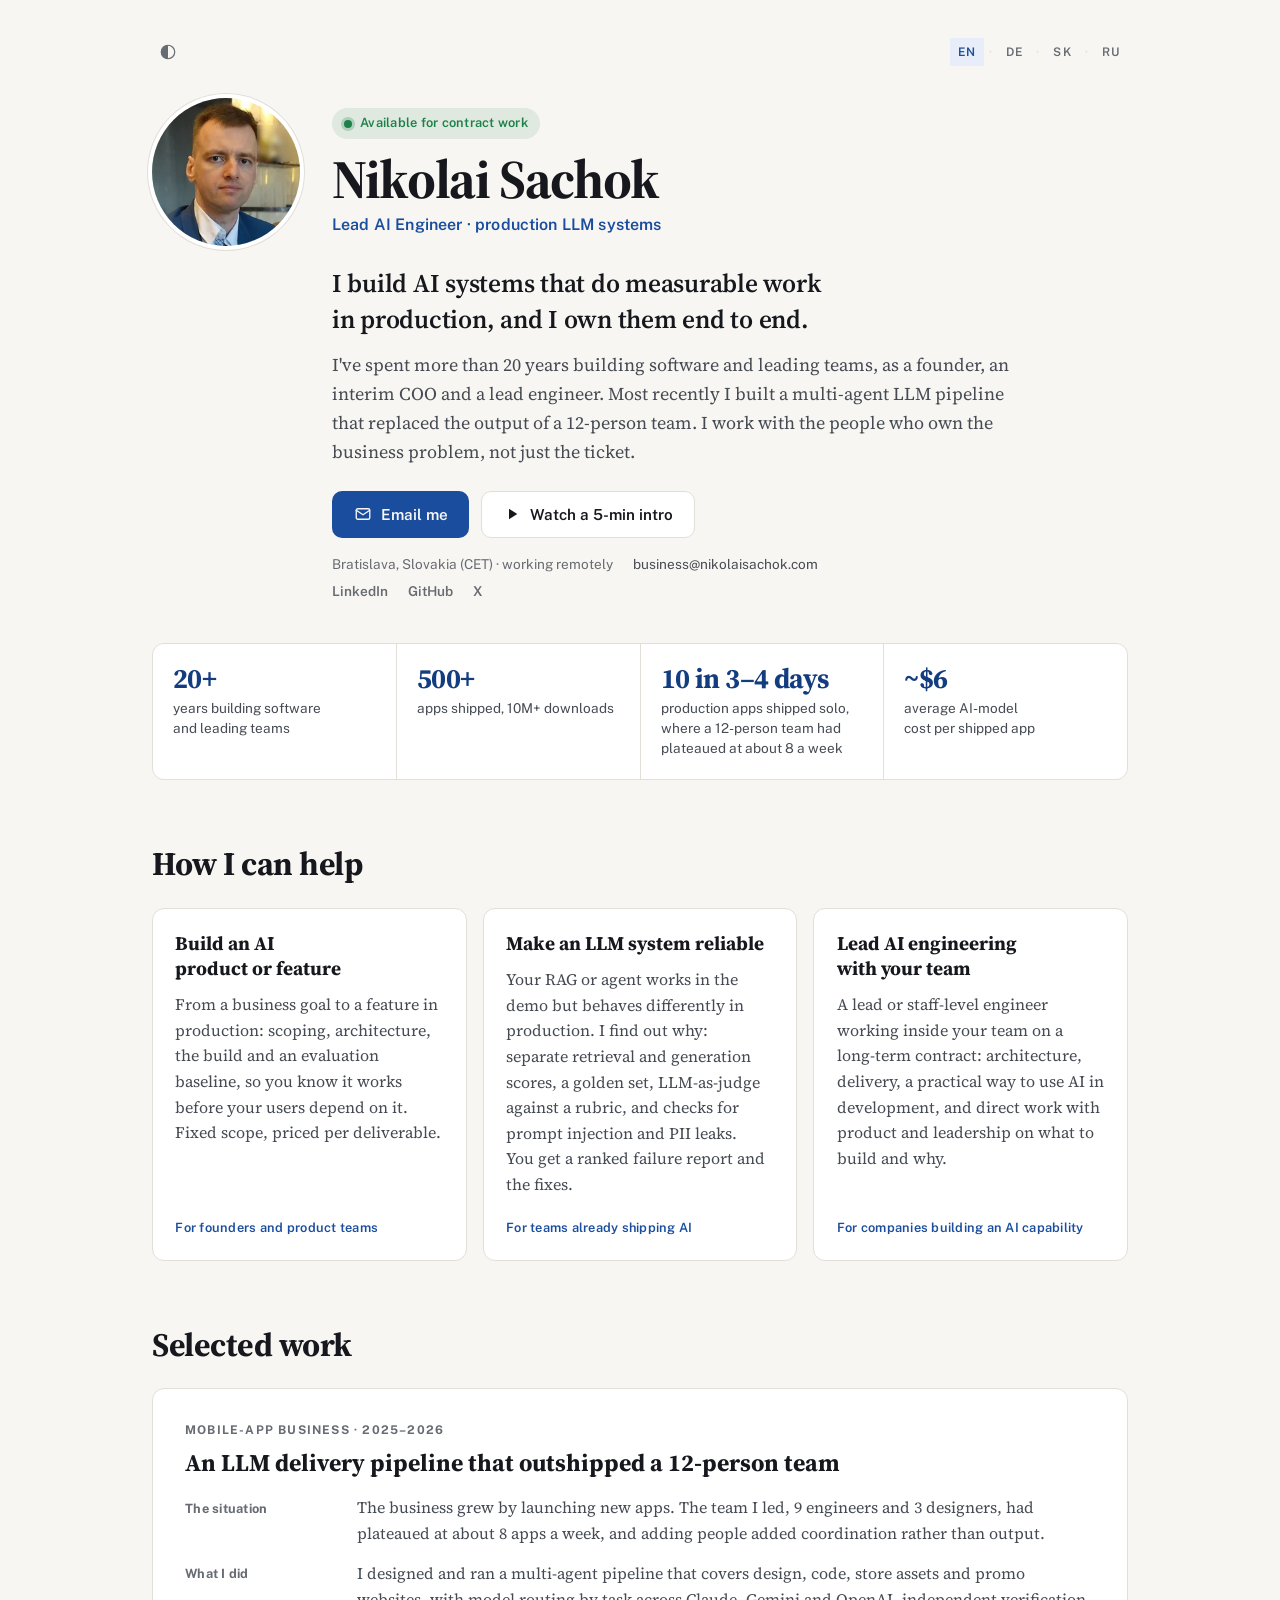
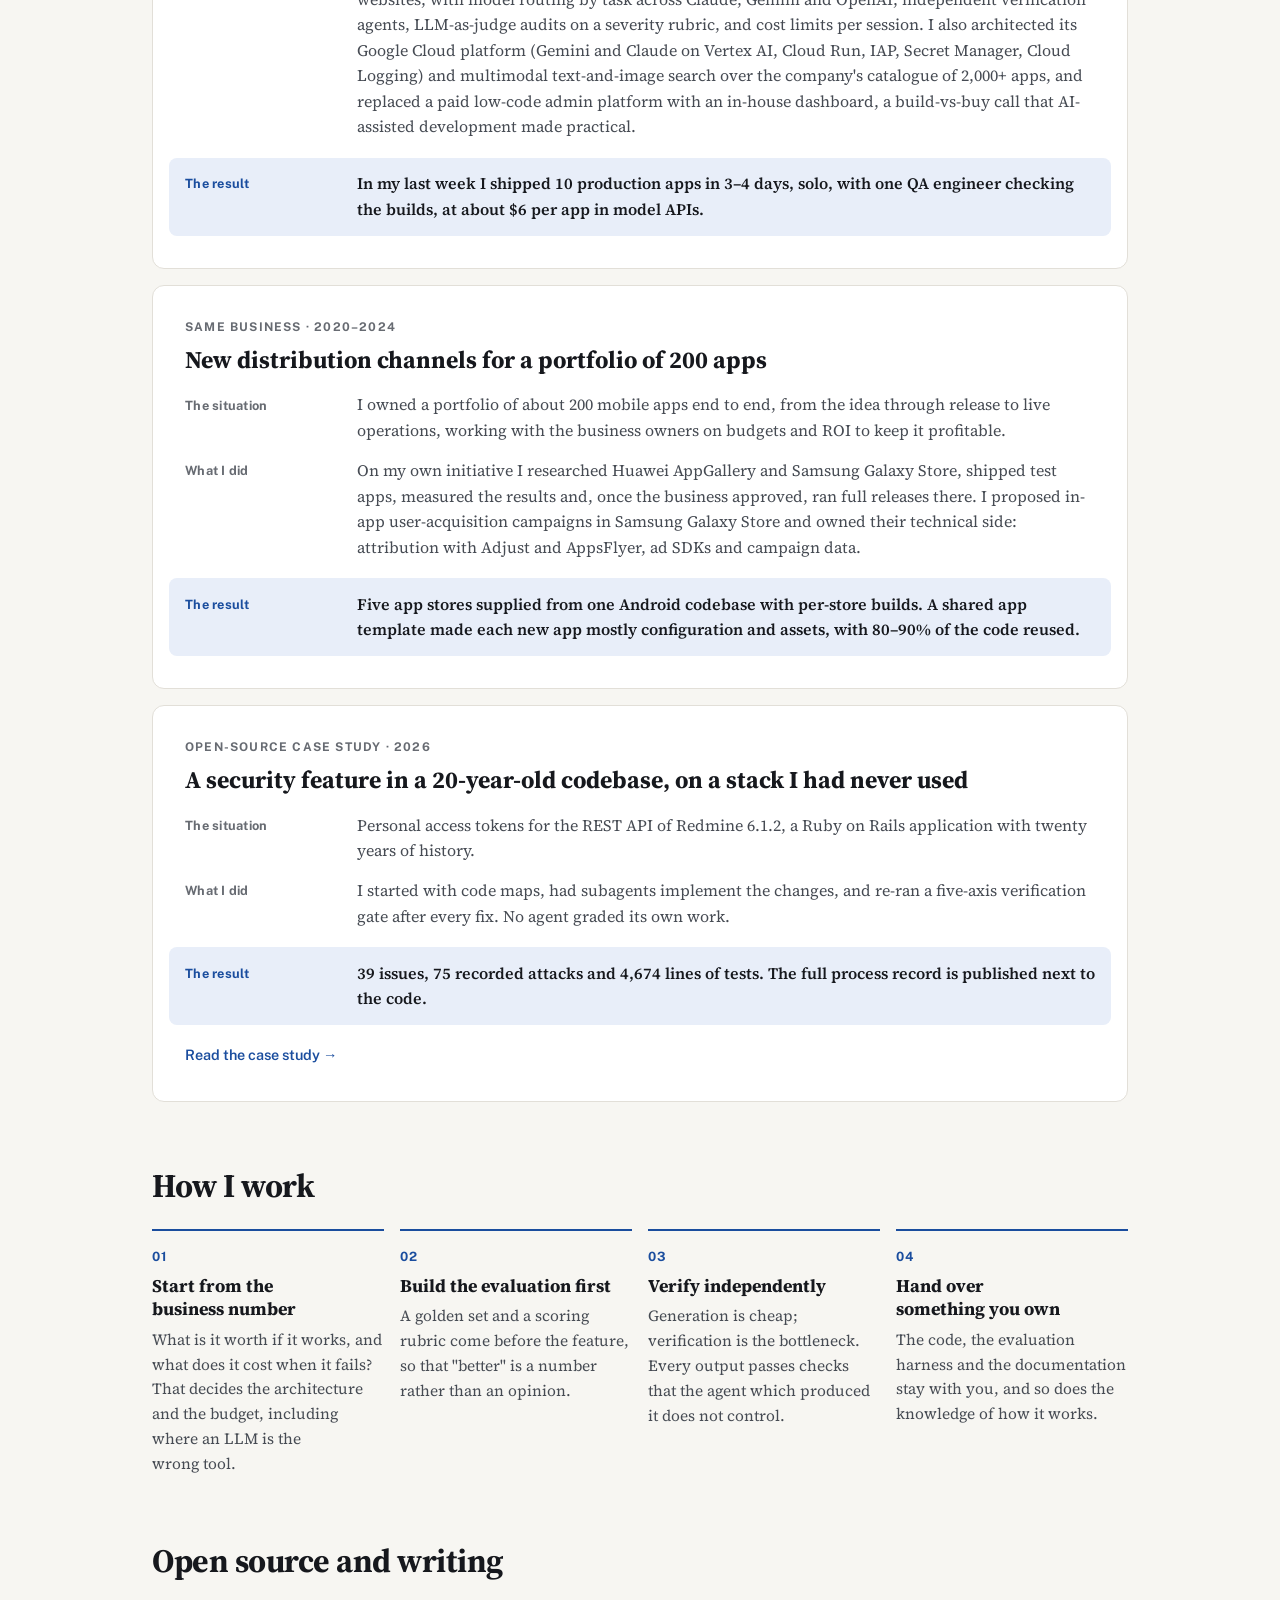
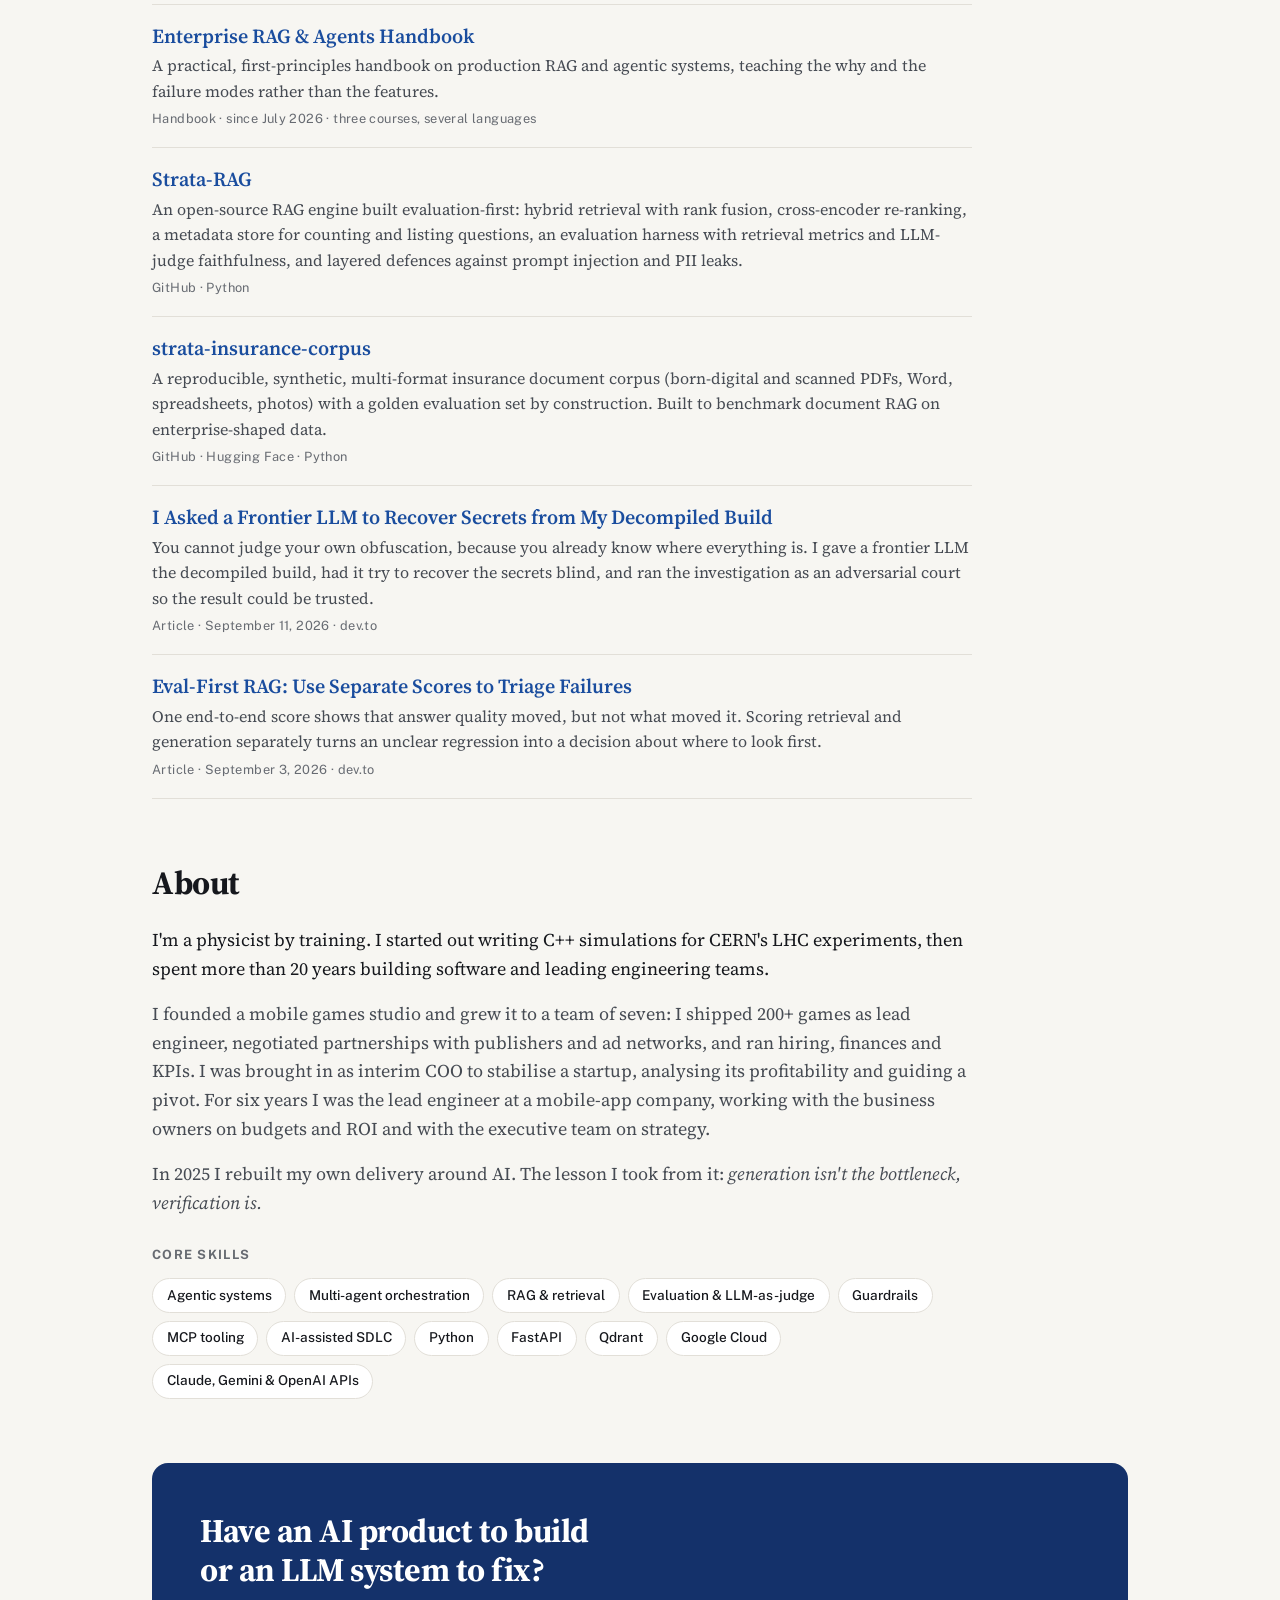
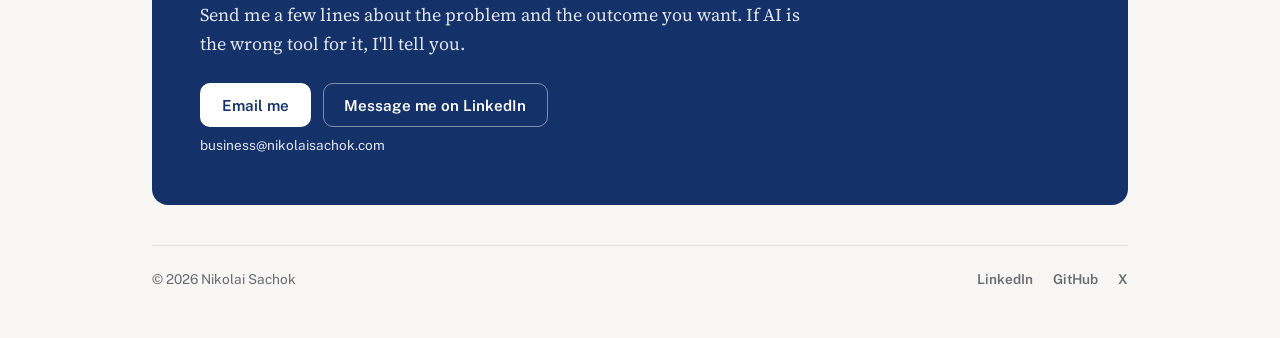
==== commit b43d0536: "site: redesign the landing page to sell — services, case studies, contact (EN/DE/SK/RU) Restructures" ====
--- a/index.html
+++ b/index.html
@@ -4,8 +4,8 @@
 <head>
   <meta charset="utf-8" />
   <meta name="viewport" content="width=device-width, initial-scale=1" />
-  <title>Nikolai Sachok — AI Engineer</title>
-  <meta name="description" content="AI engineer building and operating production LLM systems — multi-agent orchestration, RAG, evaluation, and guardrails." />
+  <title>Nikolai Sachok — Lead AI Engineer</title>
+  <meta name="description" content="Lead AI engineer for production LLM systems: multi-agent orchestration, RAG, evaluation and guardrails. More than 20 years building software and leading teams. Available for contract work." />
   <meta name="author" content="Nikolai Sachok" />
 
   <link rel="canonical" href="https://nikolaisachok.com/" />
@@ -16,21 +16,23 @@
   <link rel="alternate" hreflang="x-default" href="https://nikolaisachok.com/" />
 
   <!-- Open Graph / social preview -->
-  <meta property="og:type" content="website" />
-  <meta property="og:title" content="Nikolai Sachok — AI Engineer" />
-  <meta property="og:description" content="Building and operating production LLM systems — multi-agent orchestration, RAG, evaluation, and guardrails." />
+  <meta property="og:type" content="profile" />
+  <meta property="og:title" content="Nikolai Sachok — Lead AI Engineer" />
+  <meta property="og:description" content="I build AI systems that do measurable work in production, and I own them end to end. Available for contract work." />
   <meta property="og:url" content="https://nikolaisachok.com/" />
+  <meta property="og:image" content="https://nikolaisachok.com/assets/img/og.jpg" />
+  <meta property="og:image:width" content="1200" />
+  <meta property="og:image:height" content="630" />
   <meta property="og:locale" content="en_US" />
   <meta property="og:locale:alternate" content="de_DE" />
   <meta property="og:locale:alternate" content="sk_SK" />
   <meta property="og:locale:alternate" content="ru_RU" />
-  <meta name="twitter:card" content="summary" />
+  <meta name="twitter:card" content="summary_large_image" />
 
   <link rel="icon" href="data:image/svg+xml,%3Csvg xmlns='http://www.w3.org/2000/svg' viewBox='0 0 100 100'%3E%3Ctext y='.9em' font-size='90'%3E%E2%9A%A1%3C/text%3E%3C/svg%3E" />
 
-  <!-- Source Serif 4 sets the content, Public Sans the chrome (labels, dates).
-       Both are OFL. preconnect first so the font CSS request does not wait on a
-       fresh connection; every face has a real fallback in style.css. -->
+  <!-- Source Serif 4 sets the content, Public Sans the chrome (labels, buttons,
+       dates). Both are OFL; every face has a real fallback in style.css. -->
   <link rel="preconnect" href="https://fonts.googleapis.com" />
   <link rel="preconnect" href="https://fonts.gstatic.com" crossorigin />
   <link rel="stylesheet" href="https://fonts.googleapis.com/css2?family=Source+Serif+4:opsz,wght@8..60,400;8..60,600;8..60,700&family=Public+Sans:wght@500;600;700&display=swap" />
@@ -38,7 +40,7 @@
   <!-- Content-hashed by build.py: the domain is behind Cloudflare, which holds
        stylesheets at the edge for four hours. A changing URL is the only thing
        a visitor's hard refresh can actually get past. -->
-  <link rel="stylesheet" href="/assets/style.css?v=f3d7aaa1d656" />
+  <link rel="stylesheet" href="/assets/style.css?v=e4412d0ff108" />
   <script>
   (function () {
     var HERE = 'en';
@@ -132,127 +134,240 @@
       </nav>
     </div>
 
-    <header>
-      <h1 class="name">Nikolai Sachok</h1>
-      <p class="role">AI Engineer — production LLM systems</p>
-      <!-- Repeated in the footer on purpose. GitHub is the proof a visitor
-           arriving from an article wants next, and the footer is ~2000px away.
-           Not translated: all three are proper nouns. -->
-      <p class="identity">
+    <header class="hero">
+      <img class="photo" src="/assets/img/nikolai-240.webp"
+           srcset="/assets/img/nikolai-240.webp 240w, /assets/img/nikolai-480.webp 480w"
+           sizes="(max-width: 640px) 96px, 148px"
+           width="148" height="148" alt="Nikolai Sachok" />
+      <div class="hero-id">
+        <p class="availability"><span class="dot" aria-hidden="true"></span>Available for contract work</p>
+        <h1 class="name">Nikolai Sachok</h1>
+        <p class="role">Lead AI Engineer · production LLM systems</p>
+      </div>
+      <div class="hero-body">
+        <p class="headline">I build AI systems that do measurable work in production, and I own them end to end.</p>
+        <p class="lead">I've spent more than 20 years building software and leading teams, as a founder, an interim COO and a lead engineer. Most recently I built a multi-agent LLM pipeline that replaced the output of a 12-person team. I work with the people who own the business problem, not just the ticket.</p>
+        <div class="actions">
+          <!-- The address is never in the markup: the script assembles it on load,
+               so a scraper reading HTML finds only the LinkedIn fallback. -->
+          <a class="btn btn-primary" data-mail href="https://www.linkedin.com/in/nikolai-sachok/">
+            <svg viewBox="0 0 24 24" aria-hidden="true"><rect x="3" y="5" width="18" height="14" rx="2" /><path d="m3 7 9 6 9-6" /></svg>Email me</a>
+          <button type="button" class="btn btn-ghost" data-open-video>
+            <svg viewBox="0 0 24 24" aria-hidden="true"><path class="fill" d="M8 5v14l11-7z" /></svg>Watch a 5-min intro</button>
+        </div>
+        <p class="meta-line">
+          <span>Bratislava, Slovakia (CET) · working remotely</span>
+          <span class="mail-addr" hidden></span>
+        </p>
+        <p class="social">
+          <a href="https://www.linkedin.com/in/nikolai-sachok/">LinkedIn</a>
+          <a href="https://github.com/NikolaiSachok">GitHub</a>
+          <a href="https://x.com/nsachok">X</a>
+        </p>
+      </div>
+    </header>
+
+    <ul class="proof">
+      <li><span class="proof-num">20+</span><span class="proof-label">years building software and leading teams</span></li>
+      <li><span class="proof-num">500+</span><span class="proof-label">apps shipped, 10M+ downloads</span></li>
+      <li><span class="proof-num">10 in 3–4 days</span><span class="proof-label">production apps shipped solo, where a 12-person team had plateaued at about 8 a week</span></li>
+      <li><span class="proof-num">~$6</span><span class="proof-label">average AI-model cost per shipped app</span></li>
+    </ul>
+
+    <section aria-labelledby="h-help">
+      <h2 id="h-help">How I can help</h2>
+      <ul class="help">
+        <li>
+          <h3>Build an AI product or feature</h3>
+          <p>From a business goal to a feature in production: scoping, architecture, the build and an evaluation baseline, so you know it works before your users depend on it. Fixed scope, priced per deliverable.</p>
+          <p class="fit">For founders and product teams</p>
+        </li>
+        <li>
+          <h3>Make an LLM system reliable</h3>
+          <p>Your RAG or agent works in the demo but behaves differently in production. I find out why: separate retrieval and generation scores, a golden set, LLM-as-judge against a rubric, and checks for prompt injection and PII leaks. You get a ranked failure report and the fixes.</p>
+          <p class="fit">For teams already shipping AI</p>
+        </li>
+        <li>
+          <h3>Lead AI engineering with your team</h3>
+          <p>A lead or staff-level engineer working inside your team on a long-term contract: architecture, delivery, a practical way to use AI in development, and direct work with product and leadership on what to build and why.</p>
+          <p class="fit">For companies building an AI capability</p>
+        </li>
+      </ul>
+    </section>
+
+    <section aria-labelledby="h-cases">
+      <h2 id="h-cases">Selected work</h2>
+      <article class="case">
+        <p class="kicker">Mobile-app business · 2025–2026</p>
+        <h3>An LLM delivery pipeline that outshipped a 12-person team</h3>
+        <dl>
+          <div><dt>The situation</dt><dd>The business grew by launching new apps. The team I led, 9 engineers and 3 designers, had plateaued at about 8 apps a week, and adding people added coordination rather than output.</dd></div>
+          <div><dt>What I did</dt><dd>I designed and ran a multi-agent pipeline that covers design, code, store assets and promo websites, with model routing by task across Claude, Gemini and OpenAI, independent verification agents, LLM-as-judge audits on a severity rubric, and cost limits per session. I also architected its Google Cloud platform (Gemini and Claude on Vertex AI, Cloud Run, IAP, Secret Manager, Cloud Logging) and multimodal text-and-image search over the company's catalogue of 2,000+ apps, and replaced a paid low-code admin platform with an in-house dashboard, a build-vs-buy call that AI-assisted development made practical.</dd></div>
+          <div class="result"><dt>The result</dt><dd>In my last week I shipped 10 production apps in 3–4 days, solo, with one QA engineer checking the builds, at about $6 per app in model APIs.</dd></div>
+        </dl>
+      </article>
+      <article class="case">
+        <p class="kicker">Same business · 2020–2024</p>
+        <h3>New distribution channels for a portfolio of 200 apps</h3>
+        <dl>
+          <div><dt>The situation</dt><dd>I owned a portfolio of about 200 mobile apps end to end, from the idea through release to live operations, working with the business owners on budgets and ROI to keep it profitable.</dd></div>
+          <div><dt>What I did</dt><dd>On my own initiative I researched Huawei AppGallery and Samsung Galaxy Store, shipped test apps, measured the results and, once the business approved, ran full releases there. I proposed in-app user-acquisition campaigns in Samsung Galaxy Store and owned their technical side: attribution with Adjust and AppsFlyer, ad SDKs and campaign data.</dd></div>
+          <div class="result"><dt>The result</dt><dd>Five app stores supplied from one Android codebase with per-store builds. A shared app template made each new app mostly configuration and assets, with 80–90% of the code reused.</dd></div>
+        </dl>
+      </article>
+      <article class="case">
+        <p class="kicker">Open-source case study · 2026</p>
+        <h3>A security feature in a 20-year-old codebase, on a stack I had never used</h3>
+        <dl>
+          <div><dt>The situation</dt><dd>Personal access tokens for the REST API of Redmine 6.1.2, a Ruby on Rails application with twenty years of history.</dd></div>
+          <div><dt>What I did</dt><dd>I started with code maps, had subagents implement the changes, and re-ran a five-axis verification gate after every fix. No agent graded its own work.</dd></div>
+          <div class="result"><dt>The result</dt><dd>39 issues, 75 recorded attacks and 4,674 lines of tests. The full process record is published next to the code.</dd></div>
+        </dl>
+        <a class="case-link" href="https://github.com/NikolaiSachok/redmine">Read the case study <span aria-hidden="true">→</span></a>
+      </article>
+    </section>
+
+    <section aria-labelledby="h-process">
+      <h2 id="h-process">How I work</h2>
+      <ol class="steps">
+        <li><h3>Start from the business number</h3><p>What is it worth if it works, and what does it cost when it fails? That decides the architecture and the budget, including where an LLM is the wrong tool.</p></li>
+        <li><h3>Build the evaluation first</h3><p>A golden set and a scoring rubric come before the feature, so that "better" is a number rather than an opinion.</p></li>
+        <li><h3>Verify independently</h3><p>Generation is cheap; verification is the bottleneck. Every output passes checks that the agent which produced it does not control.</p></li>
+        <li><h3>Hand over something you own</h3><p>The code, the evaluation harness and the documentation stay with you, and so does the knowledge of how it works.</p></li>
+      </ol>
+    </section>
+
+    <section aria-labelledby="h-public">
+      <h2 id="h-public">Open source and writing</h2>
+      <ul class="entries">
+        <li>
+          <a class="entry" href="https://nikolaisachok.com/ai-engineering-handbook/">
+            <span class="entry-title">Enterprise RAG &amp; Agents Handbook</span>
+            <span class="entry-desc">A practical, first-principles handbook on production RAG and agentic systems, teaching the why and the failure modes rather than the features.</span>
+            <span class="entry-meta">Handbook · since July 2026 · three courses, several languages</span>
+          </a>
+        </li>
+        <li>
+          <a class="entry" href="https://nikolaisachok.com/Strata-RAG/">
+            <span class="entry-title">Strata-RAG</span>
+            <span class="entry-desc">An open-source RAG engine built evaluation-first: hybrid retrieval with rank fusion, cross-encoder re-ranking, a metadata store for counting and listing questions, an evaluation harness with retrieval metrics and LLM-judge faithfulness, and layered defences against prompt injection and PII leaks.</span>
+            <span class="entry-meta">GitHub · Python</span>
+          </a>
+        </li>
+        <li>
+          <a class="entry" href="https://github.com/NikolaiSachok/strata-insurance-corpus">
+            <span class="entry-title">strata-insurance-corpus</span>
+            <span class="entry-desc">A reproducible, synthetic, multi-format insurance document corpus (born-digital and scanned PDFs, Word, spreadsheets, photos) with a golden evaluation set by construction. Built to benchmark document RAG on enterprise-shaped data.</span>
+            <span class="entry-meta">GitHub · Hugging Face · Python</span>
+          </a>
+        </li>
+        <li>
+          <a class="entry" href="https://dev.to/nsachok/i-asked-a-frontier-llm-to-recover-secrets-from-my-decompiled-build-1ojb">
+            <span class="entry-title">I Asked a Frontier LLM to Recover Secrets from My Decompiled Build</span>
+            <span class="entry-desc">You cannot judge your own obfuscation, because you already know where everything is. I gave a frontier LLM the decompiled build, had it try to recover the secrets blind, and ran the investigation as an adversarial court so the result could be trusted.</span>
+            <span class="entry-meta">Article · September 11, 2026 · dev.to</span>
+          </a>
+        </li>
+        <li>
+          <a class="entry" href="https://dev.to/nsachok/eval-first-rag-use-separate-scores-to-triage-failures-33ed">
+            <span class="entry-title">Eval-First RAG: Use Separate Scores to Triage Failures</span>
+            <span class="entry-desc">One end-to-end score shows that answer quality moved, but not what moved it. Scoring retrieval and generation separately turns an unclear regression into a decision about where to look first.</span>
+            <span class="entry-meta">Article · September 3, 2026 · dev.to</span>
+          </a>
+        </li>
+      </ul>
+    </section>
+
+    <section aria-labelledby="h-about" class="about">
+      <h2 id="h-about">About</h2>
+      <p>I'm a physicist by training. I started out writing C++ simulations for CERN's LHC experiments, then spent more than 20 years building software and leading engineering teams.</p>
+      <p>I founded a mobile games studio and grew it to a team of seven: I shipped 200+ games as lead engineer, negotiated partnerships with publishers and ad networks, and ran hiring, finances and KPIs. I was brought in as interim COO to stabilise a startup, analysing its profitability and guiding a pivot. For six years I was the lead engineer at a mobile-app company, working with the business owners on budgets and ROI and with the executive team on strategy.</p>
+      <p>In 2025 I rebuilt my own delivery around AI. The lesson I took from it: <em>generation isn't the bottleneck, verification is.</em></p>
+      <h3>Core skills</h3>
+      <ul class="chips">
+        <li>Agentic systems</li>
+        <li>Multi-agent orchestration</li>
+        <li>RAG &amp; retrieval</li>
+        <li>Evaluation &amp; LLM-as-judge</li>
+        <li>Guardrails</li>
+        <li>MCP tooling</li>
+        <li>AI-assisted SDLC</li>
+        <li>Python</li>
+        <li>FastAPI</li>
+        <li>Qdrant</li>
+        <li>Google Cloud</li>
+        <li>Claude, Gemini &amp; OpenAI APIs</li>
+      </ul>
+    </section>
+
+    <section class="cta" aria-labelledby="h-cta">
+      <h2 id="h-cta">Have an AI product to build or an LLM system to fix?</h2>
+      <p>Send me a few lines about the problem and the outcome you want. If AI is the wrong tool for it, I'll tell you.</p>
+      <div class="actions">
+        <a class="btn btn-invert" data-mail href="https://www.linkedin.com/in/nikolai-sachok/">Email me</a>
+        <a class="btn btn-invert-ghost" href="https://www.linkedin.com/in/nikolai-sachok/">Message me on LinkedIn</a>
+      </div>
+      <p class="mail-addr cta-addr" hidden></p>
+    </section>
+
+    <footer>
+      <span>© 2026 Nikolai Sachok</span>
+      <span class="footer-links">
+        <a href="https://www.linkedin.com/in/nikolai-sachok/">LinkedIn</a>
         <a href="https://github.com/NikolaiSachok">GitHub</a>
-        <span class="sep" aria-hidden="true">·</span>
-        <a href="https://www.linkedin.com/in/nikolai-sachok/">LinkedIn</a>
-        <span class="sep" aria-hidden="true">·</span>
         <a href="https://x.com/nsachok">X</a>
-      </p>
-      <p class="lead">I build and operate production LLM systems: multi-agent orchestration, RAG, evaluation, and guardrails. Physicist by training, then two decades building software and leading engineering teams — 500+ apps shipped, 10M+ downloads — now building AI systems hands-on.</p>
-      <p class="lead muted">I started out writing C++ simulations for CERN's LHC experiments, spent more than 20 years building software and leading engineering teams, and in 2025 rebuilt my delivery operation around AI — running an LLM-orchestrated pipeline solo, from design through release. Most of the work is the verification and eval that keeps quality up at volume: <em>generation isn't the bottleneck, verification is.</em></p>
-    </header>
-
-    <section class="video" aria-label="Intro video">
-      <div class="video-frame">
-        <a class="video-facade" href="https://www.youtube.com/watch?v=G0wu4CbFEvU"
-           data-embed="https://www.youtube-nocookie.com/embed/G0wu4CbFEvU?autoplay=1&amp;rel=0"
-           data-title="Who I am — video intro"
-           aria-label="Play: Who I am — a 5-minute intro">
-          <img src="https://i.ytimg.com/vi/G0wu4CbFEvU/maxresdefault.jpg"
-               onerror="this.onerror=null;this.src='https://i.ytimg.com/vi/G0wu4CbFEvU/hqdefault.jpg'"
-               alt="Who I am — video intro" loading="lazy" />
-          <span class="play" aria-hidden="true"><svg viewBox="0 0 24 24"><path d="M8 5v14l11-7z"/></svg></span>
-        </a>
-      </div>
-      <p class="video-cap"><strong>Who I am — a 5-min intro.</strong> I walk through the three questions an AI-engineering screen usually opens with: ① 20 years in software, the last two on AI · ② my most recent public project, Strata-RAG (retrieval + evaluation) · ③ my strongest languages and stack.</p>
-    </section>
-
-    <h2>What I work on</h2>
-    <ul class="tags">
-      <li class="tag">Agentic systems</li>
-      <li class="tag"><span class="sep" aria-hidden="true">·</span>Multi-agent orchestration</li>
-      <li class="tag"><span class="sep" aria-hidden="true">·</span>RAG &amp; retrieval</li>
-      <li class="tag"><span class="sep" aria-hidden="true">·</span>Evaluation &amp; LLM-as-judge</li>
-      <li class="tag"><span class="sep" aria-hidden="true">·</span>Guardrails &amp; safety</li>
-      <li class="tag"><span class="sep" aria-hidden="true">·</span>MCP tooling</li>
-      <li class="tag"><span class="sep" aria-hidden="true">·</span>AI-assisted SDLC</li>
-    </ul>
-
-    <h2 class="section-head">Writing</h2>
-    <ul class="entries">
-      <li>
-        <a class="entry" href="https://nikolaisachok.com/ai-engineering-handbook/">
-          <span class="entry-title">Enterprise RAG &amp; Agents Handbook</span>
-          <span class="entry-desc">A practical, first-principles handbook on production RAG and agentic systems, teaching the why and the failure modes rather than the features.</span>
-          <span class="entry-meta">Since July 2026 · Three courses, several languages</span>
-        </a>
-      </li>
-      <li>
-        <a class="entry" href="https://dev.to/nsachok/i-asked-a-frontier-llm-to-recover-secrets-from-my-decompiled-build-1ojb">
-          <span class="entry-title">I Asked a Frontier LLM to Recover Secrets from My Decompiled Build</span>
-          <span class="entry-desc">You can tell your own obfuscation looks fine, but that says nothing about how hard it is to break, because you already know where everything is. I gave a frontier LLM a decompiled build and had it try to recover the secrets blind, with the investigation run as an adversarial court so the result could be trusted.</span>
-          <span class="entry-meta">September 11, 2026 · dev.to · also on Medium and LinkedIn</span>
-        </a>
-      </li>
-      <li>
-        <a class="entry" href="https://dev.to/nsachok/eval-first-rag-use-separate-scores-to-triage-failures-33ed">
-          <span class="entry-title">Eval-First RAG: Use Separate Scores to Triage Failures</span>
-          <span class="entry-desc">One end-to-end score shows that answer quality moved, but not what moved it. Scoring retrieval and generation separately turns an unclear regression into a decision about where to look first.</span>
-          <span class="entry-meta">September 3, 2026 · dev.to · also on Medium and LinkedIn</span>
-        </a>
-      </li>
-    </ul>
-
-    <h2 class="section-head">Built</h2>
-    <ul class="entries">
-      <li>
-        <a class="entry" href="https://nikolaisachok.com/Strata-RAG/">
-          <span class="entry-title">Strata-RAG</span>
-          <span class="entry-desc">An eval-first, study-grade RAG engine over heterogeneous corpora — Qdrant + HNSW, hybrid retrieval with RRF, cross-encoder re-ranking, a metadata sidecar for aggregation, and an eval harness (Recall@K / nDCG / MRR + LLM-judge faithfulness) with layered injection/PII defenses.</span>
-          <span class="entry-meta">GitHub · Python</span>
-        </a>
-      </li>
-      <li>
-        <a class="entry" href="https://github.com/NikolaiSachok/redmine">
-          <span class="entry-title">Redmine personal access tokens: an AI-⁠SDLC case study</span>
-          <span class="entry-desc">Personal access tokens for the REST API of Redmine 6.1.2, a Rails application with twenty years of history, built on a stack I had never used. Code maps first, subagents that implement, and a five-axis verification gate re-run after every fix: 39 issues, 75 recorded attacks, 4,674 lines of tests. The full process record is published next to the code.</span>
-          <span class="entry-meta">GitHub · Ruby on Rails · Claude Code</span>
-        </a>
-      </li>
-      <li>
-        <a class="entry" href="https://github.com/NikolaiSachok/strata-insurance-corpus">
-          <span class="entry-title">strata-insurance-corpus</span>
-          <span class="entry-desc">A reproducible, synthetic, multi-format insurance document corpus — born-digital and scanned PDFs, Word, spreadsheets, photos — with a golden evaluation set by construction. Built to benchmark document-RAG on enterprise-shaped data.</span>
-          <span class="entry-meta">GitHub · Python</span>
-        </a>
-      </li>
-      <li>
-        <a class="entry" href="https://nikolaisachok.com/DC-plugins/">
-          <span class="entry-title">DC-plugins</span>
-          <span class="entry-desc">Native macOS plugins for Double Commander (Objective-C, universal binaries, headless tests, CI) — a small native tool taken end-to-end to a published standard.</span>
-          <span class="entry-meta">GitHub · Objective-C</span>
-        </a>
-      </li>
-    </ul>
-
-    <footer>
-      <a href="https://github.com/NikolaiSachok">GitHub</a>
-      <a href="https://www.linkedin.com/in/nikolai-sachok/">LinkedIn</a>
-      <a href="https://x.com/nsachok">X</a>
+      </span>
     </footer>
   </div>
 
+  <dialog class="video-dialog" aria-label="Who I am — a 5-minute intro">
+    <div class="video-frame" data-embed="https://www.youtube-nocookie.com/embed/G0wu4CbFEvU?autoplay=1&amp;rel=0" data-title="Who I am — video intro"></div>
+    <form method="dialog"><button class="video-close" aria-label="Close">&times;</button></form>
+  </dialog>
+
   <script>
-    document.querySelectorAll('.video-facade').forEach(function (a) {
-      a.addEventListener('click', function (e) {
-        e.preventDefault();
-        var frame = a.parentNode;
-        var iframe = document.createElement('iframe');
-        iframe.src = a.dataset.embed;
-        iframe.title = a.dataset.title;
-        iframe.setAttribute('allow', 'accelerometer; autoplay; clipboard-write; encrypted-media; gyroscope; picture-in-picture; web-share');
-        iframe.setAttribute('allowfullscreen', '');
-        frame.innerHTML = '';
-        frame.appendChild(iframe);
-      });
-    });
+    /* Email. Stored reversed and split so the address never appears in the HTML;
+       a scraper that does not run JavaScript only sees the LinkedIn fallback. */
+    (function () {
+      var addr = ['moc.kohcasialokin', 'ssenisub'].map(function (s) {
+        return s.split('').reverse().join('');
+      }).reverse().join('@');
+      document.querySelectorAll('[data-mail]').forEach(function (a) {
+        a.href = 'mailto:' + addr;
+      });
+      document.querySelectorAll('.mail-addr').forEach(function (el) {
+        el.textContent = addr;
+        el.hidden = false;
+      });
+    })();
+
+    /* Intro video in a native <dialog>. The iframe is created on open and
+       destroyed on close, so nothing loads from YouTube until it is asked for
+       and closing really stops playback. Without <dialog> support, the button
+       falls back to opening YouTube. */
+    (function () {
+      var dialog = document.querySelector('.video-dialog');
+      var frame = dialog && dialog.querySelector('.video-frame');
+      document.querySelectorAll('[data-open-video]').forEach(function (b) {
+        b.addEventListener('click', function () {
+          if (!dialog || typeof dialog.showModal !== 'function') {
+            location.href = 'https://www.youtube.com/watch?v=G0wu4CbFEvU';
+            return;
+          }
+          var iframe = document.createElement('iframe');
+          iframe.src = frame.dataset.embed;
+          iframe.title = frame.dataset.title;
+          iframe.setAttribute('allow', 'accelerometer; autoplay; clipboard-write; encrypted-media; gyroscope; picture-in-picture; web-share');
+          iframe.setAttribute('allowfullscreen', '');
+          frame.appendChild(iframe);
+          dialog.showModal();
+        });
+      });
+      if (dialog) {
+        dialog.addEventListener('close', function () { frame.innerHTML = ''; });
+        dialog.addEventListener('click', function (e) { if (e.target === dialog) dialog.close(); });
+      }
+    })();
 
     /* A language chosen by hand is remembered and never auto-overridden again. */
     document.querySelectorAll('[data-setlang]').forEach(function (a) {
@@ -261,15 +376,9 @@
       });
     });
 
-    /* Theme. One button cycling auto -> light -> dark -> auto.
-
-       "auto" is the ABSENCE of a choice, not a third stored value: it clears the
-       key and the attribute, so the stylesheet goes back to following
-       prefers-color-scheme. The head script has already applied any stored
-       choice before paint, and CSS picks the matching glyph off the same
-       attribute, so this only records the change and keeps the label honest
-       about which state you are now in — the thing a cycling control otherwise
-       leaves you guessing at. */
+    /* Theme. One button cycling auto -> light -> dark -> auto. "auto" is the
+       ABSENCE of a choice: it clears the key and the attribute, so the
+       stylesheet goes back to following prefers-color-scheme. */
     (function () {
       var button = document.getElementById('theme-toggle');
       if (!button) return;
--- a/assets/style.css
+++ b/assets/style.css
@@ -1,88 +1,97 @@
 /* nikolaisachok.com — shared stylesheet for all locales.
    Edit here once; every locale picks it up.
 
-   Set as a publication rather than a portfolio. The organising rule is a split
-   between CONTENT and CHROME: Source Serif 4 carries everything that is read —
-   the name, entry titles, descriptions, the lead — and Public Sans carries only
-   the furniture: section labels, dates, the language switcher, the footer. That
-   split is what separates writing from links visually, and it is why entries
-   need no card around them: grouping, a rule and a date do the work a container
-   used to do. */
+   The page sells, so it is built for a buyer scanning it: a hero that says who
+   and what in one look, a proof strip, then offers, cases written as
+   problem -> work -> result, and a closing call to action. Source Serif 4 sets
+   what is read (name, headings, prose); Public Sans sets the furniture (labels,
+   buttons, meta). Containers are used only where they group a thing the reader
+   compares side by side: stats, offers, steps, cases. */
 
 /* Theme in three states. Each palette's values are written ONCE, as --light-*
-   and --dark-*, then assigned by the rules below — so changing a colour is one
-   edit, not two that can drift apart.
-
-   The states, in priority order:
-     1. data-theme="light" | "dark" on <html> — an explicit choice, stored in
-        localStorage and applied by the head script before first paint.
+   and --dark-*, then assigned by the rules below.
+     1. data-theme="light" | "dark" on <html> — an explicit, stored choice.
      2. no attribute + prefers-color-scheme — the visitor's system setting.
      3. no attribute, no preference, or no JavaScript — light.
-   The :not([data-theme="light"]) guard is what lets a visitor on a dark system
-   choose light and keep it. */
+   The :not([data-theme="light"]) guard lets a visitor on a dark system choose
+   light and keep it. */
 :root {
-  --light-bg: #ffffff;
-  --light-fg: #1a1a1a;
-  --light-fg-muted: #4a4a4a;
-  /* Labels, dates, footer — never body copy. #8a8a8a was 3.45:1 on white,
-     under the 4.5:1 WCAG AA floor for text this small, and every use of this
-     token is small text: section labels, entry dates, the language switcher,
-     the footer. The dark theme's equivalent already passed at 5.31:1, so this
-     was a light-theme-only defect. #6e6e6e measures 5.05:1 and is still
-     visibly lighter than --light-fg-muted, which is the distinction the token
-     exists to draw. */
-  --light-chrome: #6e6e6e;
-  --light-rule: #e4e4e4;          /* hairline between entries */
-  --light-rule-strong: #1a1a1a;   /* the rule under a section label */
+  --light-bg: #f7f6f2;
+  --light-surface: #ffffff;
+  --light-fg: #16181d;
+  --light-fg-muted: #464b53;
+  --light-chrome: #676b72;        /* small text only; 5.0:1 on --light-bg */
+  --light-rule: #e2dfd8;
   --light-accent: #1a4d9e;
-  --light-accent-soft: #eef2fa;
-
-  --dark-bg: #121212;
-  --dark-fg: #eceae7;
-  --dark-fg-muted: #b4b0aa;
-  --dark-chrome: #8c8880;
-  --dark-rule: #2b2b2b;
-  --dark-rule-strong: #eceae7;
+  --light-accent-strong: #143d80;
+  --light-accent-soft: #e8eef9;
+  --light-ok: #1d8049;
+  --light-band: #14316a;          /* CTA band background */
+  --light-band-fg: #ffffff;
+
+  --dark-bg: #0f1114;
+  --dark-surface: #171a1f;
+  --dark-fg: #ecebe8;
+  --dark-fg-muted: #b6b3ad;
+  --dark-chrome: #918e88;
+  --dark-rule: #2a2d33;
   --dark-accent: #8fb4ee;
+  --dark-accent-strong: #b1caf3;
   --dark-accent-soft: #1a2333;
+  --dark-ok: #4cc38a;
+  --dark-band: #1a2a48;
+  --dark-band-fg: #f2f4f8;
 
   --bg: var(--light-bg);
+  --surface: var(--light-surface);
   --fg: var(--light-fg);
   --fg-muted: var(--light-fg-muted);
   --chrome: var(--light-chrome);
   --rule: var(--light-rule);
-  --rule-strong: var(--light-rule-strong);
   --accent: var(--light-accent);
+  --accent-strong: var(--light-accent-strong);
   --accent-soft: var(--light-accent-soft);
+  --ok: var(--light-ok);
+  --band: var(--light-band);
+  --band-fg: var(--light-band-fg);
   color-scheme: light;
 
   --sans: "Public Sans", ui-sans-serif, -apple-system, BlinkMacSystemFont, "Segoe UI", Helvetica, Arial, sans-serif;
   --serif: "Source Serif 4", "Iowan Old Style", "Charter", Georgia, Cambria, "Times New Roman", serif;
+  --radius: 12px;
 }
 
 @media (prefers-color-scheme: dark) {
   :root:not([data-theme="light"]) {
     --bg: var(--dark-bg);
+    --surface: var(--dark-surface);
     --fg: var(--dark-fg);
     --fg-muted: var(--dark-fg-muted);
     --chrome: var(--dark-chrome);
     --rule: var(--dark-rule);
-    --rule-strong: var(--dark-rule-strong);
     --accent: var(--dark-accent);
+    --accent-strong: var(--dark-accent-strong);
     --accent-soft: var(--dark-accent-soft);
+    --ok: var(--dark-ok);
+    --band: var(--dark-band);
+    --band-fg: var(--dark-band-fg);
     color-scheme: dark;
   }
 }
 
 :root[data-theme="dark"] {
   --bg: var(--dark-bg);
+  --surface: var(--dark-surface);
   --fg: var(--dark-fg);
   --fg-muted: var(--dark-fg-muted);
   --chrome: var(--dark-chrome);
   --rule: var(--dark-rule);
-  --rule-strong: var(--dark-rule-strong);
   --accent: var(--dark-accent);
+  --accent-strong: var(--dark-accent-strong);
   --accent-soft: var(--dark-accent-soft);
+  --ok: var(--dark-ok);
+  --band: var(--dark-band);
+  --band-fg: var(--dark-band-fg);
   color-scheme: dark;
 }
 
@@ -93,173 +102,371 @@
   background: var(--bg);
   color: var(--fg);
   font-family: var(--serif);
-  line-height: 1.62;
+  line-height: 1.6;
   font-size: 18px;
   -webkit-font-smoothing: antialiased;
   text-rendering: optimizeLegibility;
 }
 .wrap {
-  max-width: 760px;
+  max-width: 1040px;
   margin: 0 auto;
-  padding: clamp(2.5rem, 6vw, 4rem) clamp(1.25rem, 5vw, 2rem) 4rem;
+  padding: clamp(1.25rem, 4vw, 2.25rem) clamp(1rem, 4vw, 2rem) 3rem;
 }
 a { color: var(--accent); text-decoration: none; }
 a:hover { text-decoration: underline; }
-
-/* Header */
-header { margin-bottom: 1.75rem; }
+p { margin: 0; }
+ul, ol { margin: 0; padding: 0; list-style: none; }
+:focus-visible { outline: 2px solid var(--accent); outline-offset: 3px; }
+
+/* --------------------------------------------------------------------------
+   Hero. Photo + identity side by side, then the pitch under the identity.
+   -------------------------------------------------------------------------- */
+.hero {
+  display: grid;
+  grid-template-columns: 148px minmax(0, 1fr);
+  grid-template-areas: "photo id" ". body";
+  column-gap: 2rem;
+  row-gap: 1.25rem;
+  align-items: center;
+  margin: .5rem 0 2.5rem;
+  max-width: 900px;
+}
+.photo {
+  grid-area: photo;
+  width: 148px;
+  height: 148px;
+  border-radius: 50%;
+  object-fit: cover;
+  background: var(--surface);
+  box-shadow: 0 0 0 4px var(--surface), 0 0 0 5px var(--rule);
+}
+.hero-id { grid-area: id; min-width: 0; }
+.hero-body { grid-area: body; min-width: 0; }
+.availability {
+  display: inline-flex;
+  align-items: center;
+  gap: .5rem;
+  font-family: var(--sans);
+  font-size: .8rem;
+  font-weight: 600;
+  letter-spacing: .02em;
+  color: var(--ok);
+  background: color-mix(in srgb, var(--ok) 11%, transparent);
+  padding: .3rem .75rem;
+  border-radius: 999px;
+  margin-bottom: .75rem;
+}
+.dot {
+  width: 8px; height: 8px; border-radius: 50%;
+  background: var(--ok);
+  box-shadow: 0 0 0 3px color-mix(in srgb, var(--ok) 25%, transparent);
+}
 .name {
-  font-size: clamp(2.1rem, 6.5vw, 3.4rem);
+  font-size: clamp(2.2rem, 6vw, 3.4rem);
   font-weight: 700;
   letter-spacing: -0.025em;
-  margin: 0 0 .3rem;
+  margin: 0 0 .25rem;
   line-height: 1.05;
 }
 .role {
   font-family: var(--sans);
+  font-size: 1rem;
+  letter-spacing: .01em;
+  color: var(--accent);
+  font-weight: 600;
+}
+.headline {
+  font-size: clamp(1.3rem, 2.6vw, 1.6rem);
+  line-height: 1.38;
+  font-weight: 600;
+  letter-spacing: -0.01em;
+  margin-bottom: .9rem;
+}
+.lead { color: var(--fg-muted); max-width: 44rem; }
+
+.actions { display: flex; flex-wrap: wrap; gap: .75rem; margin: 1.5rem 0 1rem; }
+.btn {
+  display: inline-flex;
+  align-items: center;
+  gap: .55rem;
+  font-family: var(--sans);
   font-size: .95rem;
+  font-weight: 600;
+  line-height: 1;
+  padding: .85rem 1.3rem;
+  border-radius: 10px;
+  border: 1px solid transparent;
+  cursor: pointer;
+  text-decoration: none;
+  transition: background .15s ease, color .15s ease, border-color .15s ease, transform .15s ease;
+}
+.btn:hover { text-decoration: none; transform: translateY(-1px); }
+.btn svg { width: 18px; height: 18px; fill: none; stroke: currentColor; stroke-width: 1.8; stroke-linecap: round; stroke-linejoin: round; }
+.btn svg .fill { fill: currentColor; stroke: none; }
+.btn-primary { background: var(--accent); color: var(--bg); }
+.btn-primary:hover { background: var(--accent-strong); }
+.btn-ghost { background: var(--surface); color: var(--fg); border-color: var(--rule); }
+.btn-ghost:hover { border-color: var(--accent); color: var(--accent); }
+
+.meta-line, .social {
+  display: flex;
+  flex-wrap: wrap;
+  gap: .25rem 1.25rem;
+  font-family: var(--sans);
+  font-size: .85rem;
+  color: var(--chrome);
+}
+.mail-addr { color: var(--fg-muted); user-select: all; }
+.social { margin-top: .35rem; font-weight: 600; }
+.social a { color: var(--chrome); }
+.social a:hover { color: var(--accent); }
+
+/* --------------------------------------------------------------------------
+   Proof strip
+   -------------------------------------------------------------------------- */
+.proof {
+  display: grid;
+  grid-template-columns: repeat(4, minmax(0, 1fr));
+  gap: 1px;
+  background: var(--rule);
+  border: 1px solid var(--rule);
+  border-radius: var(--radius);
+  overflow: hidden;
+  margin-bottom: 1rem;
+}
+.proof li { background: var(--surface); padding: 1.2rem 1.25rem 1.3rem; display: grid; gap: .35rem; align-content: start; }
+.proof-num {
+  font-size: 1.75rem;
+  font-weight: 700;
+  line-height: 1.1;
+  letter-spacing: -0.02em;
+  color: var(--accent-strong);
+}
+.proof-label { font-family: var(--sans); font-size: .85rem; line-height: 1.45; color: var(--fg-muted); }
+
+/* --------------------------------------------------------------------------
+   Sections
+   -------------------------------------------------------------------------- */
+section { margin-top: 4rem; }
+h2 {
+  font-size: clamp(1.6rem, 3.4vw, 2.05rem);
+  line-height: 1.2;
+  letter-spacing: -0.015em;
+  font-weight: 700;
+  margin: 0 0 1.5rem;
+}
+h3 { margin: 0; }
+
+/* Offers */
+.help { display: grid; grid-template-columns: repeat(3, minmax(0, 1fr)); gap: 1rem; }
+.help li {
+  background: var(--surface);
+  border: 1px solid var(--rule);
+  border-radius: var(--radius);
+  padding: 1.4rem 1.4rem 1.3rem;
+  display: flex;
+  flex-direction: column;
+  gap: .7rem;
+}
+.help h3 { font-size: 1.2rem; line-height: 1.3; }
+.help p { color: var(--fg-muted); font-size: 1rem; }
+.help .fit {
+  margin-top: auto;
+  padding-top: .6rem;
+  font-family: var(--sans);
+  font-size: .8rem;
+  font-weight: 600;
   letter-spacing: .02em;
   color: var(--accent);
+}
+
+/* Cases */
+.case {
+  background: var(--surface);
+  border: 1px solid var(--rule);
+  border-radius: var(--radius);
+  padding: clamp(1.3rem, 3vw, 2rem);
+  margin-bottom: 1rem;
+}
+.kicker {
+  font-family: var(--sans);
+  font-size: .75rem;
+  font-weight: 700;
+  letter-spacing: .1em;
+  text-transform: uppercase;
+  color: var(--chrome);
+  margin-bottom: .4rem;
+}
+.case h3 { font-size: clamp(1.25rem, 2.4vw, 1.5rem); line-height: 1.3; margin-bottom: 1.1rem; }
+.case dl { margin: 0; display: grid; gap: .9rem; }
+.case dl > div { display: grid; grid-template-columns: 9.5rem minmax(0, 1fr); gap: 1.25rem; }
+.case dt {
+  font-family: var(--sans);
+  font-size: .8rem;
+  font-weight: 700;
+  letter-spacing: .02em;
+  color: var(--chrome);
+  padding-top: .2rem;
+}
+.case dd { margin: 0; color: var(--fg-muted); font-size: 1rem; }
+.case .result {
+  background: var(--accent-soft);
+  border-radius: 8px;
+  padding: .85rem 1rem;
+  margin: .2rem -1rem 0;
+}
+.case .result dt { color: var(--accent); }
+.case .result dd { color: var(--fg); font-weight: 600; }
+.case-link {
+  display: inline-block;
+  margin-top: 1.1rem;
+  font-family: var(--sans);
+  font-size: .9rem;
   font-weight: 600;
-  margin: 0 0 .4rem;
-}
-
-/* Contact links, sitting with the role so the sans "chrome" block reads as one
-   cluster before the serif body starts. Muted rather than accent-coloured: the
-   role line above is already the blue, and two blues stacked would fight. */
-.identity {
-  font-family: var(--sans);
-  font-size: .82rem;
-  font-weight: 600;
-  letter-spacing: .02em;
-  margin: 0 0 1.4rem;
-  display: flex;
-  flex-wrap: wrap;
-  gap: .1rem .5rem;
-}
-.identity a { color: var(--chrome); }
-.identity a:hover { color: var(--accent); }
-.identity .sep { color: var(--rule); user-select: none; }
-/* No measure limit of its own: .wrap already sets the column, and a narrower
-   lead reads as a mistake next to the video and the entries, which use the
-   full width. One measure for the whole page. */
-.lead { color: var(--fg); margin: 0 0 .85rem; }
-.lead:last-child { margin-bottom: 0; }
-.muted { color: var(--fg-muted); }
-
-/* Section labels. The heavy rule under the label is what opens a section;
-   entries below it are separated by hairlines only. */
-h2 {
-  font-family: var(--sans);
-  font-size: .7rem;
+}
+
+/* Steps */
+.steps {
+  display: grid;
+  grid-template-columns: repeat(4, minmax(0, 1fr));
+  gap: 1rem;
+  counter-reset: step;
+}
+.steps li { counter-increment: step; border-top: 2px solid var(--accent); padding-top: 1rem; }
+.steps li::before {
+  content: counter(step, decimal-leading-zero);
+  display: block;
+  font-family: var(--sans);
+  font-size: .8rem;
+  font-weight: 700;
+  letter-spacing: .08em;
+  color: var(--accent);
+  margin-bottom: .4rem;
+}
+.steps h3 { font-size: 1.12rem; line-height: 1.3; margin-bottom: .45rem; }
+.steps p { color: var(--fg-muted); font-size: .97rem; }
+
+/* Open source and writing */
+.entries { border-top: 1px solid var(--rule); max-width: 820px; }
+.entries li { border-bottom: 1px solid var(--rule); }
+.entry { display: grid; gap: .3rem; padding: 1.1rem 0; color: inherit; }
+.entry:hover { text-decoration: none; }
+.entry-title { font-size: 1.25rem; line-height: 1.3; font-weight: 600; color: var(--accent); }
+.entry:hover .entry-title { text-decoration: underline; }
+.entry-desc { color: var(--fg-muted); font-size: 1rem; }
+.entry-meta { font-family: var(--sans); font-size: .8rem; letter-spacing: .03em; color: var(--chrome); }
+
+/* About */
+.about { max-width: 820px; }
+.about > p { color: var(--fg-muted); margin-bottom: 1rem; }
+.about > p:first-of-type { color: var(--fg); }
+.about h3 {
+  font-family: var(--sans);
+  font-size: .8rem;
+  font-weight: 700;
+  letter-spacing: .1em;
   text-transform: uppercase;
-  letter-spacing: .13em;
-  color: var(--chrome);
-  font-weight: 700;
-  margin: 2.9rem 0 .45rem;
-}
-h2.section-head {
-  padding-bottom: .45rem;
-  border-bottom: 1px solid var(--rule-strong);
-  margin-bottom: 0;
-}
-
-/* What I work on — one dot-separated line in the chrome sans, not a row of
-   boxes. Outlined chips were the last piece of portfolio furniture left on a
-   page that has no containers anywhere else, and they cost three rows of height
-   between the video and the writing. Set as a line, the same terms scan just as
-   fast and read as a masthead subject line. */
-.tags {
-  display: flex;
-  flex-wrap: wrap;
-  gap: .15rem .55rem;
-  margin: 0;
-  padding: 0;
-  list-style: none;
+  color: var(--chrome);
+  margin: 1.75rem 0 .75rem;
+}
+.chips { display: flex; flex-wrap: wrap; gap: .5rem; }
+.chips li {
   font-family: var(--sans);
   font-size: .85rem;
   font-weight: 500;
-  line-height: 1.7;
-}
-.tag { color: var(--fg-muted); max-width: 100%; }
-.tag .sep { color: var(--rule); margin-right: .55rem; user-select: none; }
-
-/* Entries — writing and projects share this markup exactly. */
-.entries { margin: 0; padding: 0; list-style: none; }
-.entries li { border-bottom: 1px solid var(--rule); }
-.entry {
-  display: grid;
-  gap: .3rem;
-  padding: 1.15rem 0;
-  color: inherit;
-}
-.entry:hover { text-decoration: none; }
-.entry-title {
-  font-size: 1.42rem;
-  line-height: 1.3;
-  font-weight: 600;
-  letter-spacing: -0.005em;
-  color: var(--accent);
-}
-.entry:hover .entry-title { text-decoration: underline; }
-.entry-desc { color: var(--fg-muted); font-size: 1rem; }
-.entry-meta {
-  font-family: var(--sans);
-  font-size: .74rem;
-  letter-spacing: .04em;
-  color: var(--chrome);
-  margin-top: .15rem;
-}
-
-/* Footer / contact */
+  color: var(--fg);
+  background: var(--surface);
+  border: 1px solid var(--rule);
+  border-radius: 999px;
+  padding: .35rem .85rem;
+}
+
+/* Closing call to action */
+.cta {
+  background: var(--band);
+  color: var(--band-fg);
+  border-radius: calc(var(--radius) + 4px);
+  padding: clamp(1.75rem, 5vw, 3rem);
+}
+.cta h2 { color: inherit; margin-bottom: .75rem; max-width: 34rem; }
+.cta p { opacity: .88; max-width: 38rem; }
+.cta .actions { margin-bottom: .5rem; }
+.btn-invert { background: var(--band-fg); color: var(--band); }
+.btn-invert:hover { background: color-mix(in srgb, var(--band-fg) 88%, var(--band)); }
+.btn-invert-ghost { color: var(--band-fg); border-color: color-mix(in srgb, var(--band-fg) 45%, transparent); }
+.btn-invert-ghost:hover { border-color: var(--band-fg); }
+.cta-addr { font-family: var(--sans); font-size: .85rem; opacity: .8; color: inherit; }
+
 footer {
-  margin-top: 3rem;
-  padding-top: 1.6rem;
+  margin-top: 2.5rem;
+  padding-top: 1.4rem;
   border-top: 1px solid var(--rule);
   display: flex;
   flex-wrap: wrap;
-  gap: 1.5rem;
+  justify-content: space-between;
+  gap: .75rem 1.5rem;
   font-family: var(--sans);
   font-size: .85rem;
-}
+  color: var(--chrome);
+}
+.footer-links { display: flex; gap: 1.25rem; }
 footer a { color: var(--chrome); font-weight: 600; }
 footer a:hover { color: var(--accent); }
 
-/* Intro video. Square-edged: this design has no rounded corners anywhere, so a
-   14px radius here would be the one thing that looks borrowed. */
-.video { margin: 1.9rem 0 .5rem; }
-.video-frame {
-  position: relative;
-  aspect-ratio: 16 / 9;
-  overflow: hidden;
-  background: #111111;
-}
-.video-facade { position: absolute; inset: 0; display: block; cursor: pointer; }
-.video-frame img { position: absolute; inset: 0; width: 100%; height: 100%; object-fit: cover; }
+/* --------------------------------------------------------------------------
+   Intro video dialog
+   -------------------------------------------------------------------------- */
+.video-dialog {
+  width: min(960px, 94vw);
+  padding: 0;
+  border: 0;
+  border-radius: var(--radius);
+  background: #000;
+  overflow: visible;
+}
+.video-dialog::backdrop { background: rgba(8, 10, 14, .78); }
+.video-frame { position: relative; aspect-ratio: 16 / 9; border-radius: var(--radius); overflow: hidden; }
 .video-frame iframe { position: absolute; inset: 0; width: 100%; height: 100%; border: 0; }
-/* A dark scrim with a white glyph, not a white slab: over a real photograph a
-   solid light block reads as a missing image rather than a control. Square,
-   because nothing else on this page is rounded. */
-.play {
-  position: absolute; top: 50%; left: 50%; transform: translate(-50%, -50%);
-  width: 68px; height: 48px;
-  background: rgba(17, 17, 17, .74);
-  display: grid; place-items: center;
-  transition: background .15s ease, transform .15s ease;
-}
-/* Fixed blue, not var(--accent): this sits on a frame that is dark in BOTH
-   themes, and the dark-theme accent is pale enough to lose the white glyph. */
-.video-facade:hover .play { background: #1a4d9e; transform: translate(-50%, -50%) scale(1.06); }
-.video-facade:focus-visible { outline: 2px solid var(--accent); outline-offset: 3px; }
-.play svg { width: 26px; height: 26px; fill: #ffffff; margin-left: 2px; }
-.video-cap {
-  font-family: var(--sans);
-  color: var(--chrome);
-  font-size: .74rem;
-  letter-spacing: .04em;
-  margin: .7rem 0 0;
-}
-.video-cap strong { color: var(--fg); font-weight: 600; }
+.video-dialog form { position: absolute; top: -2.75rem; right: 0; margin: 0; }
+.video-close {
+  appearance: none;
+  border: 0;
+  background: rgba(255, 255, 255, .14);
+  color: #fff;
+  width: 2.25rem; height: 2.25rem;
+  border-radius: 50%;
+  font-size: 1.4rem;
+  line-height: 1;
+  cursor: pointer;
+}
+.video-close:hover { background: rgba(255, 255, 255, .26); }
+
+/* --------------------------------------------------------------------------
+   Responsive
+   -------------------------------------------------------------------------- */
+@media (max-width: 900px) {
+  .help { grid-template-columns: minmax(0, 1fr); }
+  .steps { grid-template-columns: repeat(2, minmax(0, 1fr)); row-gap: 1.75rem; }
+  .proof { grid-template-columns: repeat(2, minmax(0, 1fr)); }
+}
+@media (max-width: 640px) {
+  body { font-size: 17px; }
+  .hero {
+    grid-template-columns: 96px minmax(0, 1fr);
+    grid-template-areas: "photo id" "body body";
+    column-gap: 1.1rem;
+  }
+  .photo { width: 96px; height: 96px; box-shadow: 0 0 0 3px var(--surface), 0 0 0 4px var(--rule); }
+  .availability { font-size: .72rem; padding: .25rem .6rem; margin-bottom: .5rem; }
+  .role { font-size: .88rem; }
+  .actions .btn { flex: 1 1 auto; justify-content: center; }
+  .proof li { padding: 1rem; }
+  .proof-num { font-size: 1.4rem; }
+  .case dl > div { grid-template-columns: minmax(0, 1fr); gap: .2rem; }
+  .case .result { margin: .2rem -.6rem 0; padding: .75rem .6rem; }
+  .steps { grid-template-columns: minmax(0, 1fr); }
+  section { margin-top: 3rem; }
+}
 
 /* ---------------------------------------------------------------------------
    Top bar: theme on the left, language on the right. The language switcher sat
@@ -402,14 +609,22 @@
    `hyphenate-limit-chars` stops the browser splitting a short leading segment
    out of a technical compound ("Mul-ti-Agent-Systemen").
    --------------------------------------------------------------------------- */
-.tag, .entry-title, .entry-desc, .entry-meta, .lead, .video-cap, .role, .notice { overflow-wrap: break-word; }
-html[lang="de"] .tag,
+.headline, .lead, .role, .proof-label, .help, .case, .steps, .entry-title, .entry-desc, .entry-meta, .about, .cta, .notice { overflow-wrap: break-word; }
+html[lang="de"] .lead,
+html[lang="de"] .proof-label,
+html[lang="de"] .help p,
+html[lang="de"] .case dd,
+html[lang="de"] .steps p,
 html[lang="de"] .entry-desc,
-html[lang="de"] .lead,
-html[lang="de"] .video-cap {
+html[lang="de"] .about > p {
   hyphens: auto;
   -webkit-hyphens: auto;
   hyphenate-limit-chars: 7 4 3;
   -webkit-hyphenate-limit-before: 4;   /* Safari has no hyphenate-limit-chars */
   -webkit-hyphenate-limit-after: 3;
 }
+
+/* Balanced wrapping keeps a single word from being stranded on the last line
+   of a short heading or label; pretty wrapping avoids orphans in prose. */
+h1, h2, h3, .role, .headline, .proof-label, .kicker { text-wrap: balance; }
+p, dd { text-wrap: pretty; }
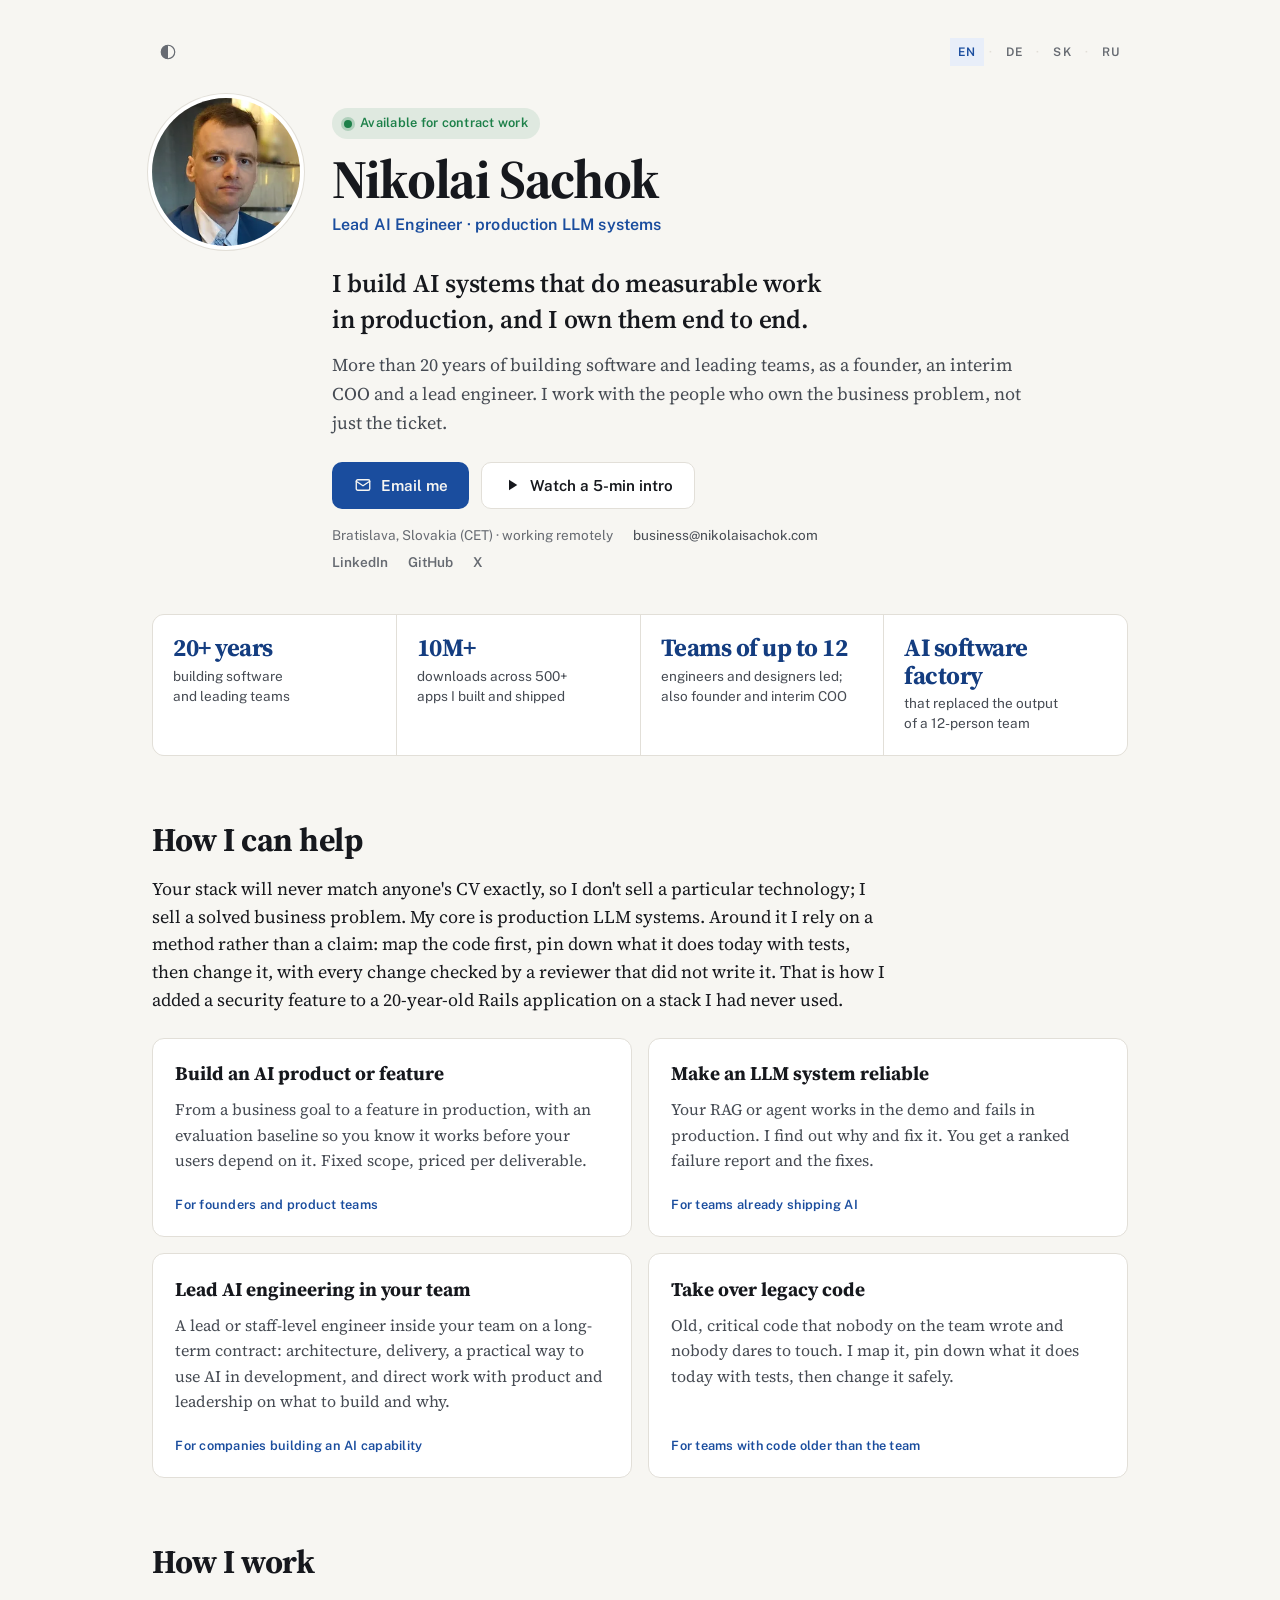
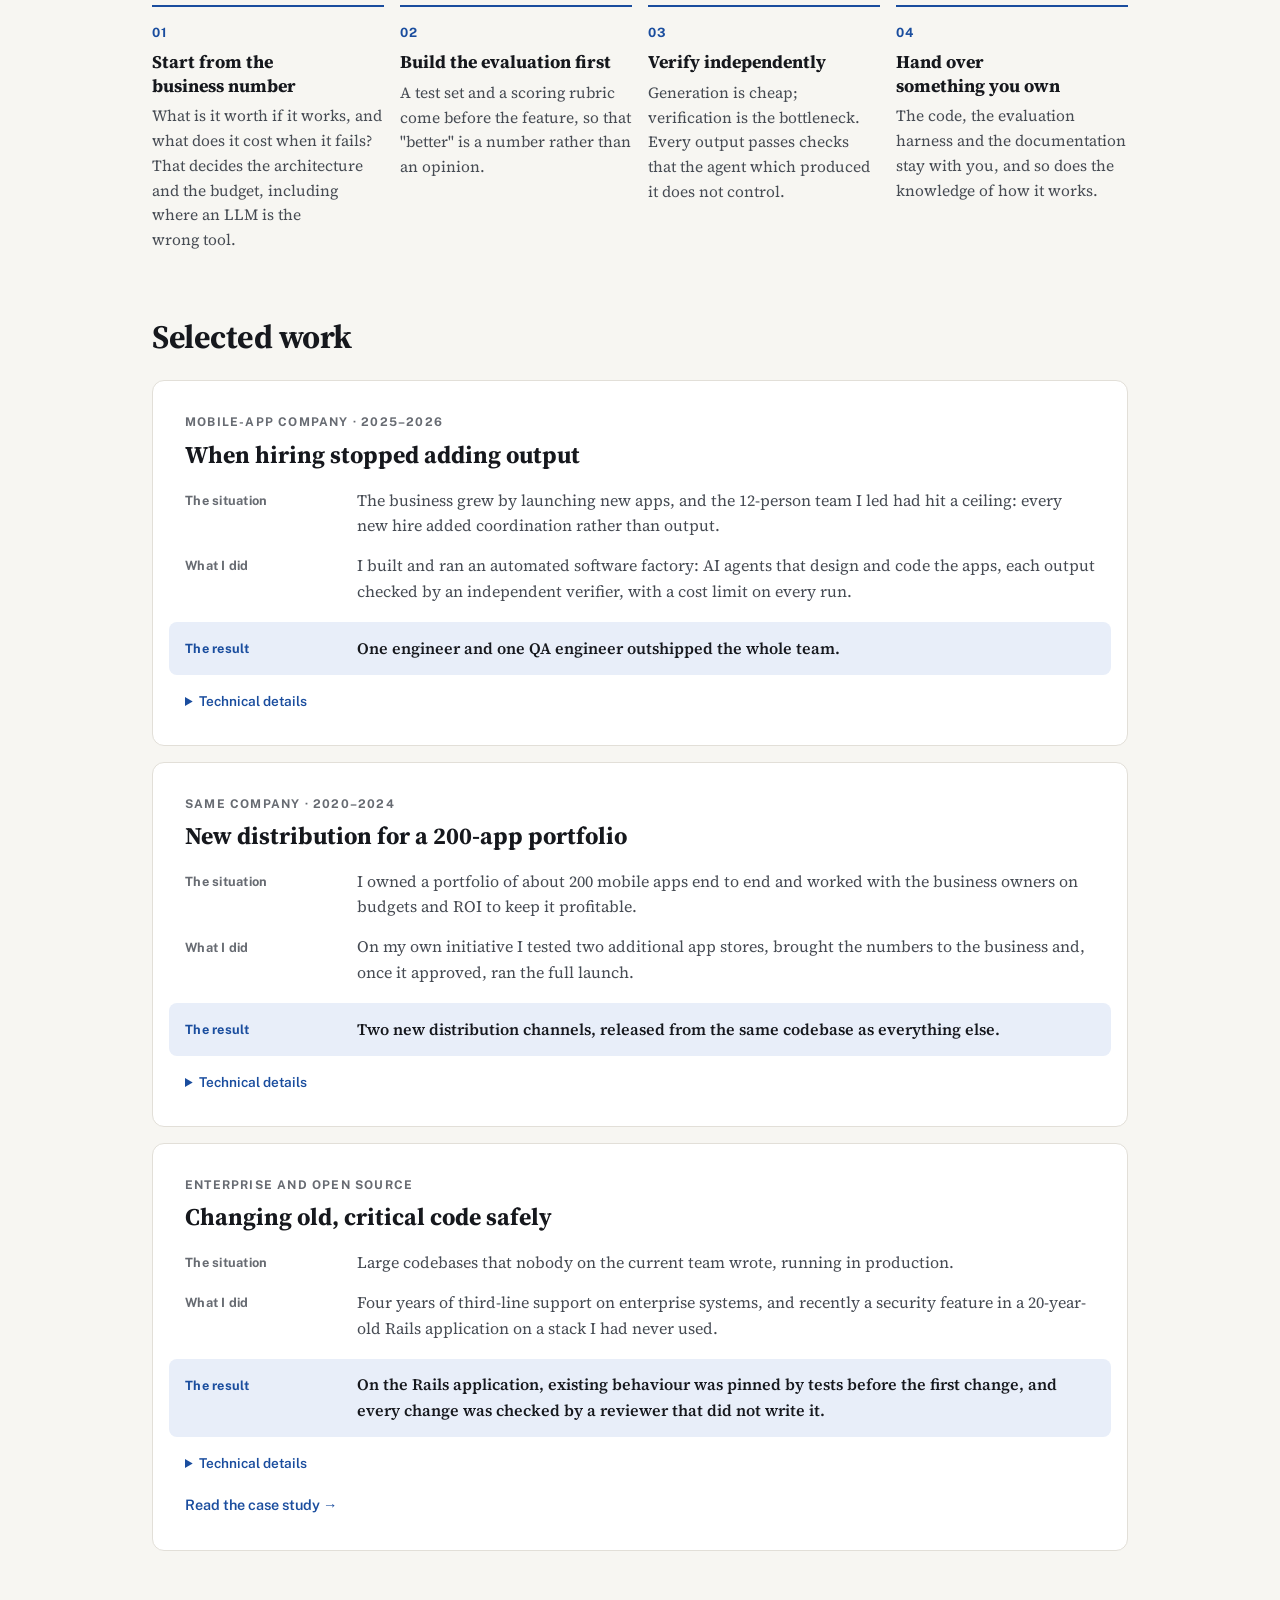
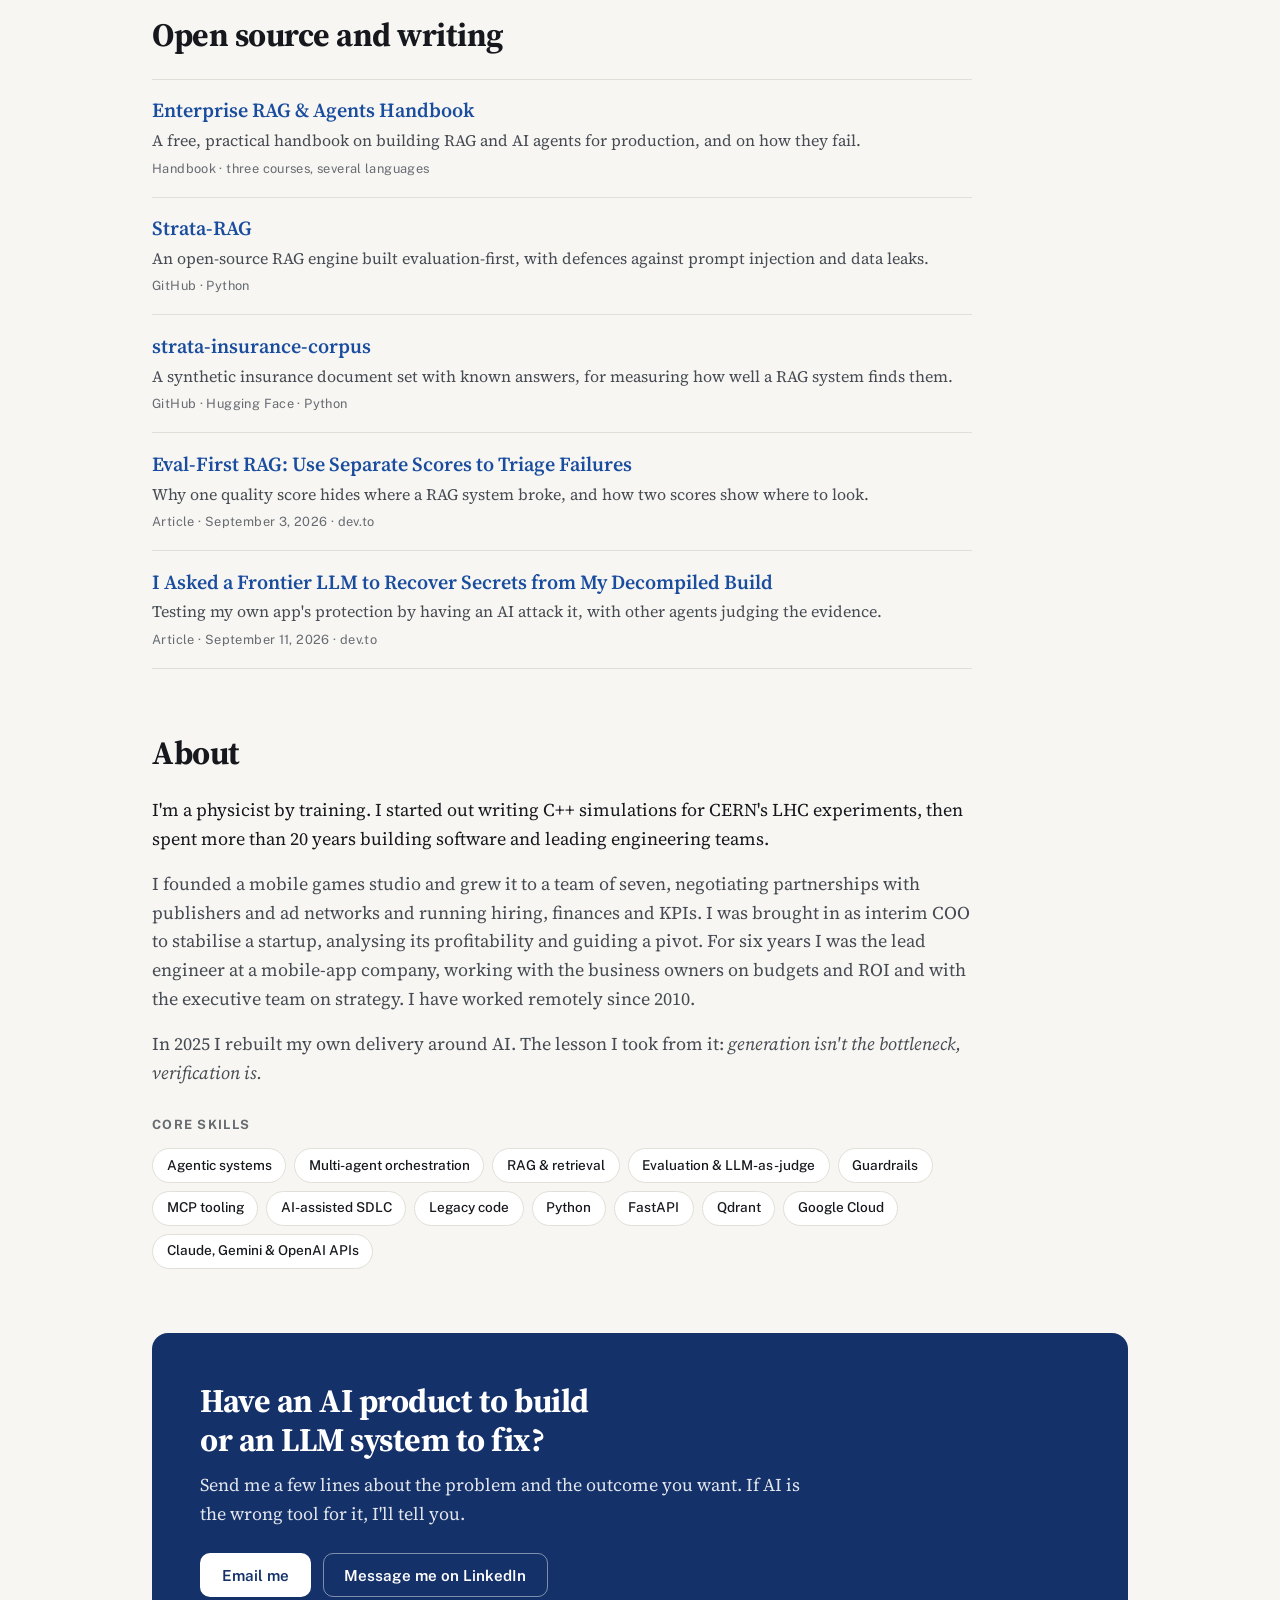
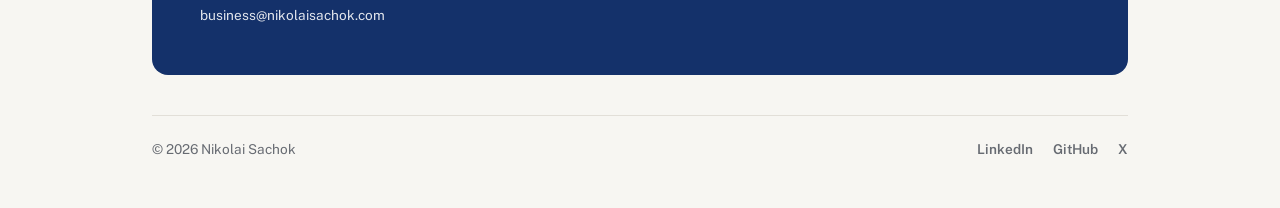
==== commit 6d16f690: "site: sell the help, not the project — capability proof strip, legacy offer, short cases (EN/DE/SK/R" ====
--- a/index.html
+++ b/index.html
@@ -5,7 +5,7 @@
   <meta charset="utf-8" />
   <meta name="viewport" content="width=device-width, initial-scale=1" />
   <title>Nikolai Sachok — Lead AI Engineer</title>
-  <meta name="description" content="Lead AI engineer for production LLM systems: multi-agent orchestration, RAG, evaluation and guardrails. More than 20 years building software and leading teams. Available for contract work." />
+  <meta name="description" content="Lead AI engineer: I build AI products, make LLM systems reliable, lead AI engineering in teams and take over legacy code. More than 20 years building software and leading teams. Available for contract work." />
   <meta name="author" content="Nikolai Sachok" />
 
   <link rel="canonical" href="https://nikolaisachok.com/" />
@@ -40,7 +40,7 @@
   <!-- Content-hashed by build.py: the domain is behind Cloudflare, which holds
        stylesheets at the edge for four hours. A changing URL is the only thing
        a visitor's hard refresh can actually get past. -->
-  <link rel="stylesheet" href="/assets/style.css?v=e4412d0ff108" />
+  <link rel="stylesheet" href="/assets/style.css?v=3124ca726538" />
   <script>
   (function () {
     var HERE = 'en';
@@ -146,7 +146,7 @@
       </div>
       <div class="hero-body">
         <p class="headline">I build AI systems that do measurable work in production, and I own them end to end.</p>
-        <p class="lead">I've spent more than 20 years building software and leading teams, as a founder, an interim COO and a lead engineer. Most recently I built a multi-agent LLM pipeline that replaced the output of a 12-person team. I work with the people who own the business problem, not just the ticket.</p>
+        <p class="lead">More than 20 years of building software and leading teams, as a founder, an interim COO and a lead engineer. I work with the people who own the business problem, not just the ticket.</p>
         <div class="actions">
           <!-- The address is never in the markup: the script assembles it on load,
                so a scraper reading HTML finds only the LinkedIn fallback. -->
@@ -168,111 +168,129 @@
     </header>
 
     <ul class="proof">
-      <li><span class="proof-num">20+</span><span class="proof-label">years building software and leading teams</span></li>
-      <li><span class="proof-num">500+</span><span class="proof-label">apps shipped, 10M+ downloads</span></li>
-      <li><span class="proof-num">10 in 3–4 days</span><span class="proof-label">production apps shipped solo, where a 12-person team had plateaued at about 8 a week</span></li>
-      <li><span class="proof-num">~$6</span><span class="proof-label">average AI-model cost per shipped app</span></li>
+      <li><span class="proof-num">20+ years</span><span class="proof-label">building software and leading teams</span></li>
+      <li><span class="proof-num">10M+</span><span class="proof-label">downloads across 500+ apps I built and shipped</span></li>
+      <li><span class="proof-num">Teams of up to 12</span><span class="proof-label">engineers and designers led; also founder and interim COO</span></li>
+      <li><span class="proof-num">AI software factory</span><span class="proof-label">that replaced the output of a 12-person team</span></li>
     </ul>
 
     <section aria-labelledby="h-help">
       <h2 id="h-help">How I can help</h2>
+      <p class="section-lead">Your stack will never match anyone's CV exactly, so I don't sell a particular technology; I sell a solved business problem. My core is production LLM systems. Around it I rely on a method rather than a claim: map the code first, pin down what it does today with tests, then change it, with every change checked by a reviewer that did not write it. That is how I added a security feature to a 20-year-old Rails application on a stack I had never used.</p>
       <ul class="help">
         <li>
           <h3>Build an AI product or feature</h3>
-          <p>From a business goal to a feature in production: scoping, architecture, the build and an evaluation baseline, so you know it works before your users depend on it. Fixed scope, priced per deliverable.</p>
+          <p>From a business goal to a feature in production, with an evaluation baseline so you know it works before your users depend on it. Fixed scope, priced per deliverable.</p>
           <p class="fit">For founders and product teams</p>
         </li>
         <li>
           <h3>Make an LLM system reliable</h3>
-          <p>Your RAG or agent works in the demo but behaves differently in production. I find out why: separate retrieval and generation scores, a golden set, LLM-as-judge against a rubric, and checks for prompt injection and PII leaks. You get a ranked failure report and the fixes.</p>
+          <p>Your RAG or agent works in the demo and fails in production. I find out why and fix it. You get a ranked failure report and the fixes.</p>
           <p class="fit">For teams already shipping AI</p>
         </li>
         <li>
-          <h3>Lead AI engineering with your team</h3>
-          <p>A lead or staff-level engineer working inside your team on a long-term contract: architecture, delivery, a practical way to use AI in development, and direct work with product and leadership on what to build and why.</p>
+          <h3>Lead AI engineering in your team</h3>
+          <p>A lead or staff-level engineer inside your team on a long-term contract: architecture, delivery, a practical way to use AI in development, and direct work with product and leadership on what to build and why.</p>
           <p class="fit">For companies building an AI capability</p>
         </li>
+        <li>
+          <h3>Take over legacy code</h3>
+          <p>Old, critical code that nobody on the team wrote and nobody dares to touch. I map it, pin down what it does today with tests, then change it safely.</p>
+          <p class="fit">For teams with code older than the team</p>
+        </li>
       </ul>
-    </section>
-
-    <section aria-labelledby="h-cases">
-      <h2 id="h-cases">Selected work</h2>
-      <article class="case">
-        <p class="kicker">Mobile-app business · 2025–2026</p>
-        <h3>An LLM delivery pipeline that outshipped a 12-person team</h3>
-        <dl>
-          <div><dt>The situation</dt><dd>The business grew by launching new apps. The team I led, 9 engineers and 3 designers, had plateaued at about 8 apps a week, and adding people added coordination rather than output.</dd></div>
-          <div><dt>What I did</dt><dd>I designed and ran a multi-agent pipeline that covers design, code, store assets and promo websites, with model routing by task across Claude, Gemini and OpenAI, independent verification agents, LLM-as-judge audits on a severity rubric, and cost limits per session. I also architected its Google Cloud platform (Gemini and Claude on Vertex AI, Cloud Run, IAP, Secret Manager, Cloud Logging) and multimodal text-and-image search over the company's catalogue of 2,000+ apps, and replaced a paid low-code admin platform with an in-house dashboard, a build-vs-buy call that AI-assisted development made practical.</dd></div>
-          <div class="result"><dt>The result</dt><dd>In my last week I shipped 10 production apps in 3–4 days, solo, with one QA engineer checking the builds, at about $6 per app in model APIs.</dd></div>
-        </dl>
-      </article>
-      <article class="case">
-        <p class="kicker">Same business · 2020–2024</p>
-        <h3>New distribution channels for a portfolio of 200 apps</h3>
-        <dl>
-          <div><dt>The situation</dt><dd>I owned a portfolio of about 200 mobile apps end to end, from the idea through release to live operations, working with the business owners on budgets and ROI to keep it profitable.</dd></div>
-          <div><dt>What I did</dt><dd>On my own initiative I researched Huawei AppGallery and Samsung Galaxy Store, shipped test apps, measured the results and, once the business approved, ran full releases there. I proposed in-app user-acquisition campaigns in Samsung Galaxy Store and owned their technical side: attribution with Adjust and AppsFlyer, ad SDKs and campaign data.</dd></div>
-          <div class="result"><dt>The result</dt><dd>Five app stores supplied from one Android codebase with per-store builds. A shared app template made each new app mostly configuration and assets, with 80–90% of the code reused.</dd></div>
-        </dl>
-      </article>
-      <article class="case">
-        <p class="kicker">Open-source case study · 2026</p>
-        <h3>A security feature in a 20-year-old codebase, on a stack I had never used</h3>
-        <dl>
-          <div><dt>The situation</dt><dd>Personal access tokens for the REST API of Redmine 6.1.2, a Ruby on Rails application with twenty years of history.</dd></div>
-          <div><dt>What I did</dt><dd>I started with code maps, had subagents implement the changes, and re-ran a five-axis verification gate after every fix. No agent graded its own work.</dd></div>
-          <div class="result"><dt>The result</dt><dd>39 issues, 75 recorded attacks and 4,674 lines of tests. The full process record is published next to the code.</dd></div>
-        </dl>
-        <a class="case-link" href="https://github.com/NikolaiSachok/redmine">Read the case study <span aria-hidden="true">→</span></a>
-      </article>
     </section>
 
     <section aria-labelledby="h-process">
       <h2 id="h-process">How I work</h2>
       <ol class="steps">
         <li><h3>Start from the business number</h3><p>What is it worth if it works, and what does it cost when it fails? That decides the architecture and the budget, including where an LLM is the wrong tool.</p></li>
-        <li><h3>Build the evaluation first</h3><p>A golden set and a scoring rubric come before the feature, so that "better" is a number rather than an opinion.</p></li>
+        <li><h3>Build the evaluation first</h3><p>A test set and a scoring rubric come before the feature, so that "better" is a number rather than an opinion.</p></li>
         <li><h3>Verify independently</h3><p>Generation is cheap; verification is the bottleneck. Every output passes checks that the agent which produced it does not control.</p></li>
         <li><h3>Hand over something you own</h3><p>The code, the evaluation harness and the documentation stay with you, and so does the knowledge of how it works.</p></li>
       </ol>
     </section>
 
+    <section aria-labelledby="h-cases">
+      <h2 id="h-cases">Selected work</h2>
+      <article class="case">
+        <p class="kicker">Mobile-app company · 2025–2026</p>
+        <h3>When hiring stopped adding output</h3>
+        <dl>
+          <div><dt>The situation</dt><dd>The business grew by launching new apps, and the 12-person team I led had hit a ceiling: every new hire added coordination rather than output.</dd></div>
+          <div><dt>What I did</dt><dd>I built and ran an automated software factory: AI agents that design and code the apps, each output checked by an independent verifier, with a cost limit on every run.</dd></div>
+          <div class="result"><dt>The result</dt><dd>One engineer and one QA engineer outshipped the whole team.</dd></div>
+        </dl>
+        <details class="case-more">
+          <summary>Technical details</summary>
+          <p>Multi-agent pipeline covering design, code, store assets and promo websites; model routing by task across Claude, Gemini and OpenAI; LLM-as-judge audits on a severity rubric. Architected its Google Cloud platform (Gemini and Claude on Vertex AI, Cloud Run, IAP, Secret Manager, Cloud Logging) and multimodal text-and-image search over the company's catalogue of 2,000+ apps. Replaced a paid low-code admin platform with an in-house dashboard. In my last week: 10 production apps in 3–4 days against the team's plateau of about 8 a week, at about $6 per app in model APIs.</p>
+        </details>
+      </article>
+      <article class="case">
+        <p class="kicker">Same company · 2020–2024</p>
+        <h3>New distribution for a 200-app portfolio</h3>
+        <dl>
+          <div><dt>The situation</dt><dd>I owned a portfolio of about 200 mobile apps end to end and worked with the business owners on budgets and ROI to keep it profitable.</dd></div>
+          <div><dt>What I did</dt><dd>On my own initiative I tested two additional app stores, brought the numbers to the business and, once it approved, ran the full launch.</dd></div>
+          <div class="result"><dt>The result</dt><dd>Two new distribution channels, released from the same codebase as everything else.</dd></div>
+        </dl>
+        <details class="case-more">
+          <summary>Technical details</summary>
+          <p>Huawei AppGallery and Samsung Galaxy Store, next to Google Play, Amazon and Xiaomi: five stores from one Android codebase with per-store builds. A shared app template reused 80–90% of the code.</p>
+        </details>
+      </article>
+      <article class="case">
+        <p class="kicker">Enterprise and open source</p>
+        <h3>Changing old, critical code safely</h3>
+        <dl>
+          <div><dt>The situation</dt><dd>Large codebases that nobody on the current team wrote, running in production.</dd></div>
+          <div><dt>What I did</dt><dd>Four years of third-line support on enterprise systems, and recently a security feature in a 20-year-old Rails application on a stack I had never used.</dd></div>
+          <div class="result"><dt>The result</dt><dd>On the Rails application, existing behaviour was pinned by tests before the first change, and every change was checked by a reviewer that did not write it.</dd></div>
+        </dl>
+        <details class="case-more">
+          <summary>Technical details</summary>
+          <p>2006–2010 at EPAM: on the maintenance team of a large Thomson Reuters programme I diagnosed production failures with the client's engineers, migrated a live database while changing its schema, and coordinated deployments. 2026: personal access tokens for Redmine 6.1.2 (Ruby on Rails), built with code maps, implementing subagents and a five-axis verification gate: 39 issues, 75 recorded attacks, 4,674 lines of tests, with the full process record published next to the code.</p>
+        </details>
+        <a class="case-link" href="https://github.com/NikolaiSachok/redmine">Read the case study <span aria-hidden="true">→</span></a>
+      </article>
+    </section>
+
     <section aria-labelledby="h-public">
       <h2 id="h-public">Open source and writing</h2>
       <ul class="entries">
         <li>
           <a class="entry" href="https://nikolaisachok.com/ai-engineering-handbook/">
             <span class="entry-title">Enterprise RAG &amp; Agents Handbook</span>
-            <span class="entry-desc">A practical, first-principles handbook on production RAG and agentic systems, teaching the why and the failure modes rather than the features.</span>
-            <span class="entry-meta">Handbook · since July 2026 · three courses, several languages</span>
+            <span class="entry-desc">A free, practical handbook on building RAG and AI agents for production, and on how they fail.</span>
+            <span class="entry-meta">Handbook · three courses, several languages</span>
           </a>
         </li>
         <li>
           <a class="entry" href="https://nikolaisachok.com/Strata-RAG/">
             <span class="entry-title">Strata-RAG</span>
-            <span class="entry-desc">An open-source RAG engine built evaluation-first: hybrid retrieval with rank fusion, cross-encoder re-ranking, a metadata store for counting and listing questions, an evaluation harness with retrieval metrics and LLM-judge faithfulness, and layered defences against prompt injection and PII leaks.</span>
+            <span class="entry-desc">An open-source RAG engine built evaluation-first, with defences against prompt injection and data leaks.</span>
             <span class="entry-meta">GitHub · Python</span>
           </a>
         </li>
         <li>
           <a class="entry" href="https://github.com/NikolaiSachok/strata-insurance-corpus">
             <span class="entry-title">strata-insurance-corpus</span>
-            <span class="entry-desc">A reproducible, synthetic, multi-format insurance document corpus (born-digital and scanned PDFs, Word, spreadsheets, photos) with a golden evaluation set by construction. Built to benchmark document RAG on enterprise-shaped data.</span>
+            <span class="entry-desc">A synthetic insurance document set with known answers, for measuring how well a RAG system finds them.</span>
             <span class="entry-meta">GitHub · Hugging Face · Python</span>
           </a>
         </li>
         <li>
+          <a class="entry" href="https://dev.to/nsachok/eval-first-rag-use-separate-scores-to-triage-failures-33ed">
+            <span class="entry-title">Eval-First RAG: Use Separate Scores to Triage Failures</span>
+            <span class="entry-desc">Why one quality score hides where a RAG system broke, and how two scores show where to look.</span>
+            <span class="entry-meta">Article · September 3, 2026 · dev.to</span>
+          </a>
+        </li>
+        <li>
           <a class="entry" href="https://dev.to/nsachok/i-asked-a-frontier-llm-to-recover-secrets-from-my-decompiled-build-1ojb">
             <span class="entry-title">I Asked a Frontier LLM to Recover Secrets from My Decompiled Build</span>
-            <span class="entry-desc">You cannot judge your own obfuscation, because you already know where everything is. I gave a frontier LLM the decompiled build, had it try to recover the secrets blind, and ran the investigation as an adversarial court so the result could be trusted.</span>
+            <span class="entry-desc">Testing my own app's protection by having an AI attack it, with other agents judging the evidence.</span>
             <span class="entry-meta">Article · September 11, 2026 · dev.to</span>
-          </a>
-        </li>
-        <li>
-          <a class="entry" href="https://dev.to/nsachok/eval-first-rag-use-separate-scores-to-triage-failures-33ed">
-            <span class="entry-title">Eval-First RAG: Use Separate Scores to Triage Failures</span>
-            <span class="entry-desc">One end-to-end score shows that answer quality moved, but not what moved it. Scoring retrieval and generation separately turns an unclear regression into a decision about where to look first.</span>
-            <span class="entry-meta">Article · September 3, 2026 · dev.to</span>
           </a>
         </li>
       </ul>
@@ -281,7 +299,7 @@
     <section aria-labelledby="h-about" class="about">
       <h2 id="h-about">About</h2>
       <p>I'm a physicist by training. I started out writing C++ simulations for CERN's LHC experiments, then spent more than 20 years building software and leading engineering teams.</p>
-      <p>I founded a mobile games studio and grew it to a team of seven: I shipped 200+ games as lead engineer, negotiated partnerships with publishers and ad networks, and ran hiring, finances and KPIs. I was brought in as interim COO to stabilise a startup, analysing its profitability and guiding a pivot. For six years I was the lead engineer at a mobile-app company, working with the business owners on budgets and ROI and with the executive team on strategy.</p>
+      <p>I founded a mobile games studio and grew it to a team of seven, negotiating partnerships with publishers and ad networks and running hiring, finances and KPIs. I was brought in as interim COO to stabilise a startup, analysing its profitability and guiding a pivot. For six years I was the lead engineer at a mobile-app company, working with the business owners on budgets and ROI and with the executive team on strategy. I have worked remotely since 2010.</p>
       <p>In 2025 I rebuilt my own delivery around AI. The lesson I took from it: <em>generation isn't the bottleneck, verification is.</em></p>
       <h3>Core skills</h3>
       <ul class="chips">
@@ -292,6 +310,7 @@
         <li>Guardrails</li>
         <li>MCP tooling</li>
         <li>AI-assisted SDLC</li>
+        <li>Legacy code</li>
         <li>Python</li>
         <li>FastAPI</li>
         <li>Qdrant</li>
--- a/assets/style.css
+++ b/assets/style.css
@@ -235,8 +235,10 @@
   margin-bottom: 1rem;
 }
 .proof li { background: var(--surface); padding: 1.2rem 1.25rem 1.3rem; display: grid; gap: .35rem; align-content: start; }
+/* The headline slot holds a number OR a short capability phrase ("Teams of up
+   to 12", "AI software factory"), so it is sized to wrap to two lines cleanly. */
 .proof-num {
-  font-size: 1.75rem;
+  font-size: 1.55rem;
   font-weight: 700;
   line-height: 1.1;
   letter-spacing: -0.02em;
@@ -257,8 +259,17 @@
 }
 h3 { margin: 0; }
 
+/* A one-paragraph stance under a section heading. */
+.section-lead {
+  font-size: 1.12rem;
+  line-height: 1.55;
+  color: var(--fg);
+  max-width: 46rem;
+  margin: -.5rem 0 1.5rem;
+}
+
 /* Offers */
-.help { display: grid; grid-template-columns: repeat(3, minmax(0, 1fr)); gap: 1rem; }
+.help { display: grid; grid-template-columns: repeat(2, minmax(0, 1fr)); gap: 1rem; }
 .help li {
   background: var(--surface);
   border: 1px solid var(--rule);
@@ -317,6 +328,23 @@
 }
 .case .result dt { color: var(--accent); }
 .case .result dd { color: var(--fg); font-weight: 600; }
+.case-more { margin-top: 1rem; }
+.case-more summary {
+  cursor: pointer;
+  font-family: var(--sans);
+  font-size: .85rem;
+  font-weight: 600;
+  color: var(--accent);
+  width: fit-content;
+}
+.case-more summary:hover { text-decoration: underline; }
+.case-more p {
+  margin-top: .6rem;
+  font-size: .95rem;
+  color: var(--fg-muted);
+  border-left: 2px solid var(--rule);
+  padding-left: 1rem;
+}
 .case-link {
   display: inline-block;
   margin-top: 1.1rem;
@@ -461,7 +489,7 @@
   .role { font-size: .88rem; }
   .actions .btn { flex: 1 1 auto; justify-content: center; }
   .proof li { padding: 1rem; }
-  .proof-num { font-size: 1.4rem; }
+  .proof-num { font-size: 1.25rem; }
   .case dl > div { grid-template-columns: minmax(0, 1fr); gap: .2rem; }
   .case .result { margin: .2rem -.6rem 0; padding: .75rem .6rem; }
   .steps { grid-template-columns: minmax(0, 1fr); }
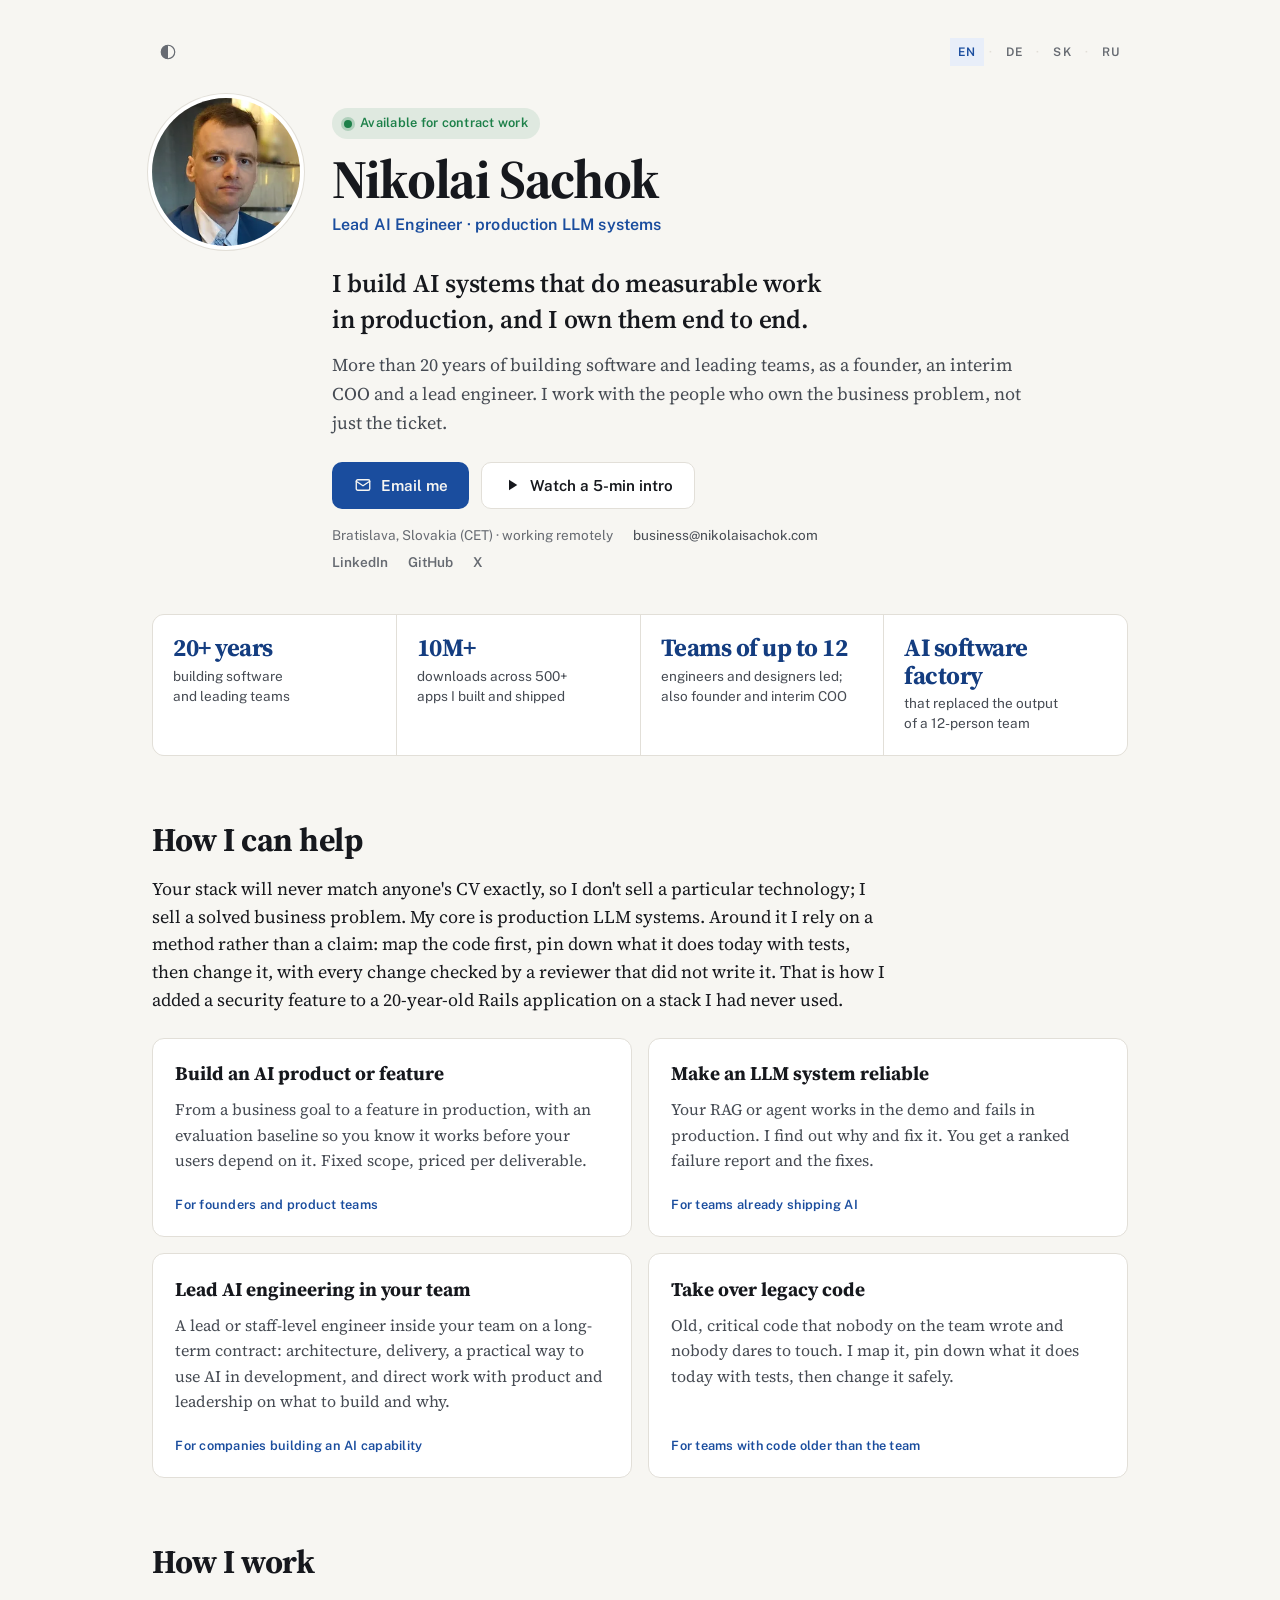
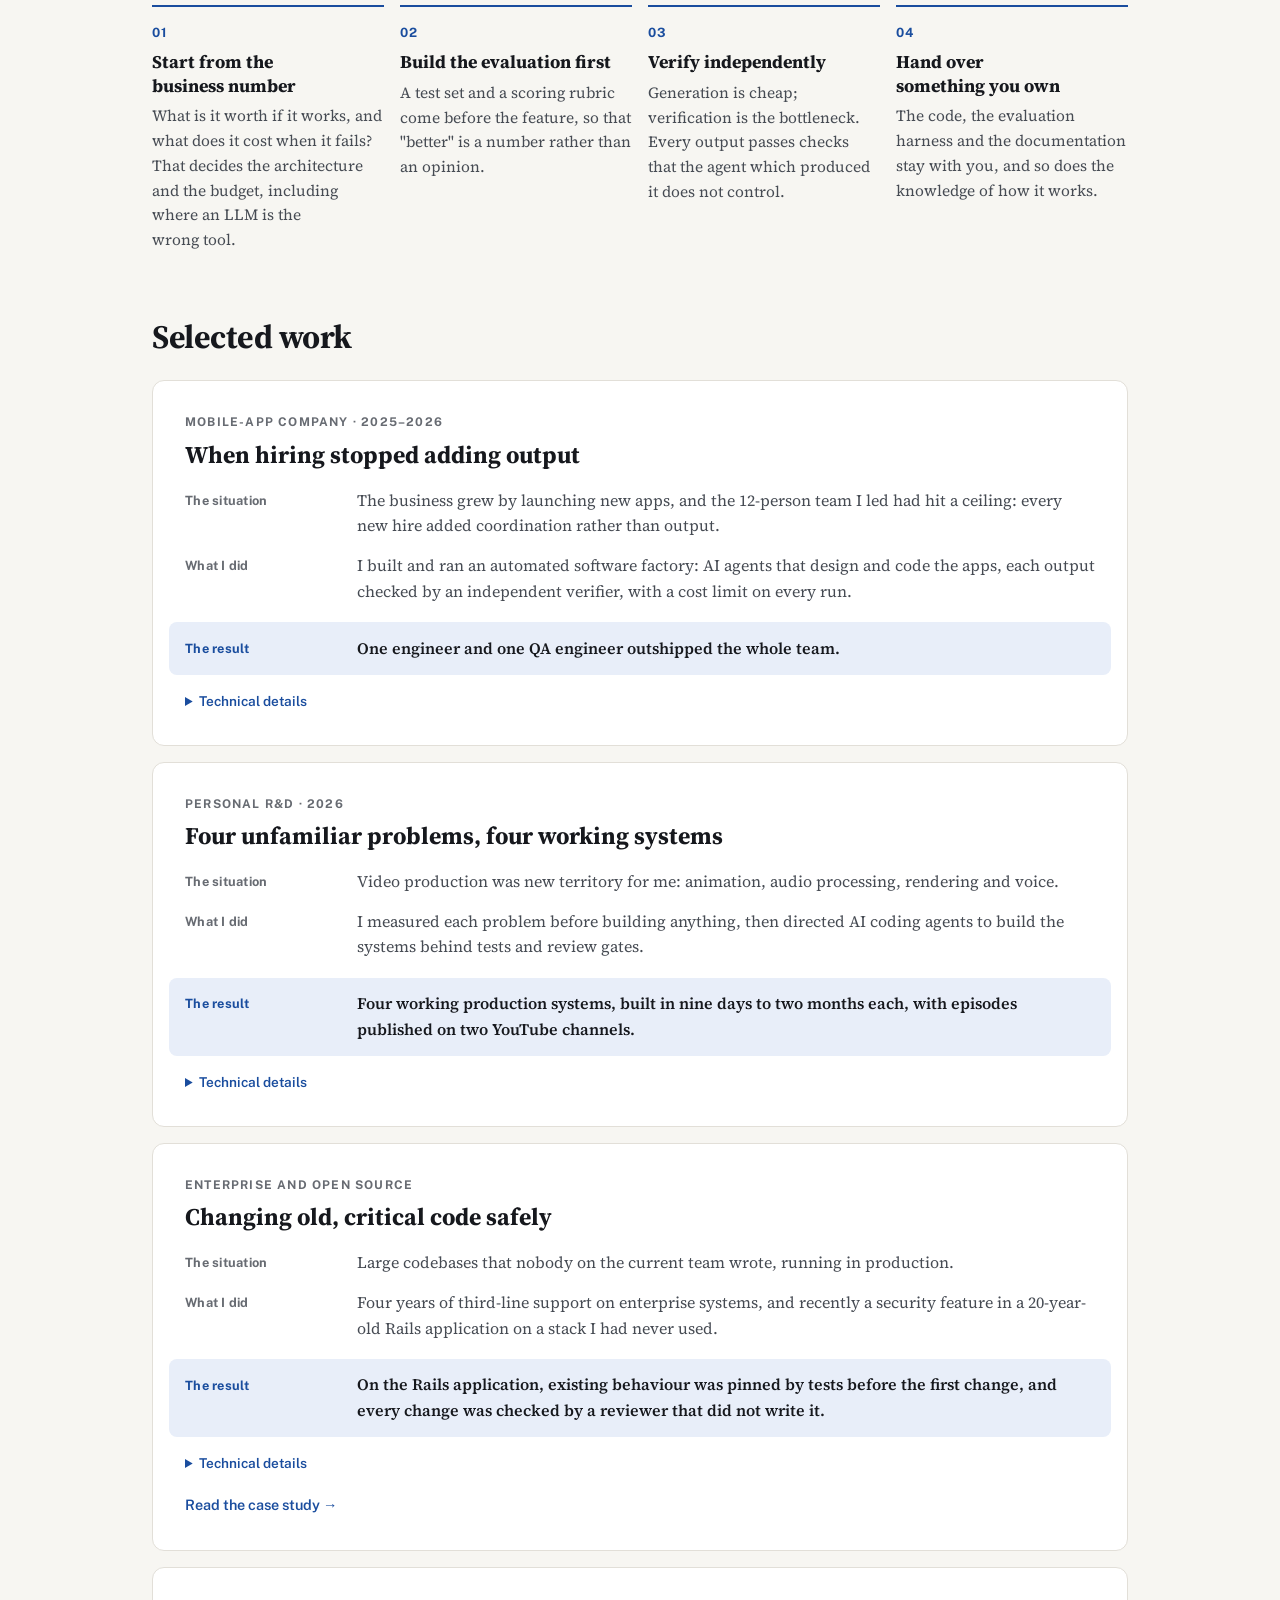
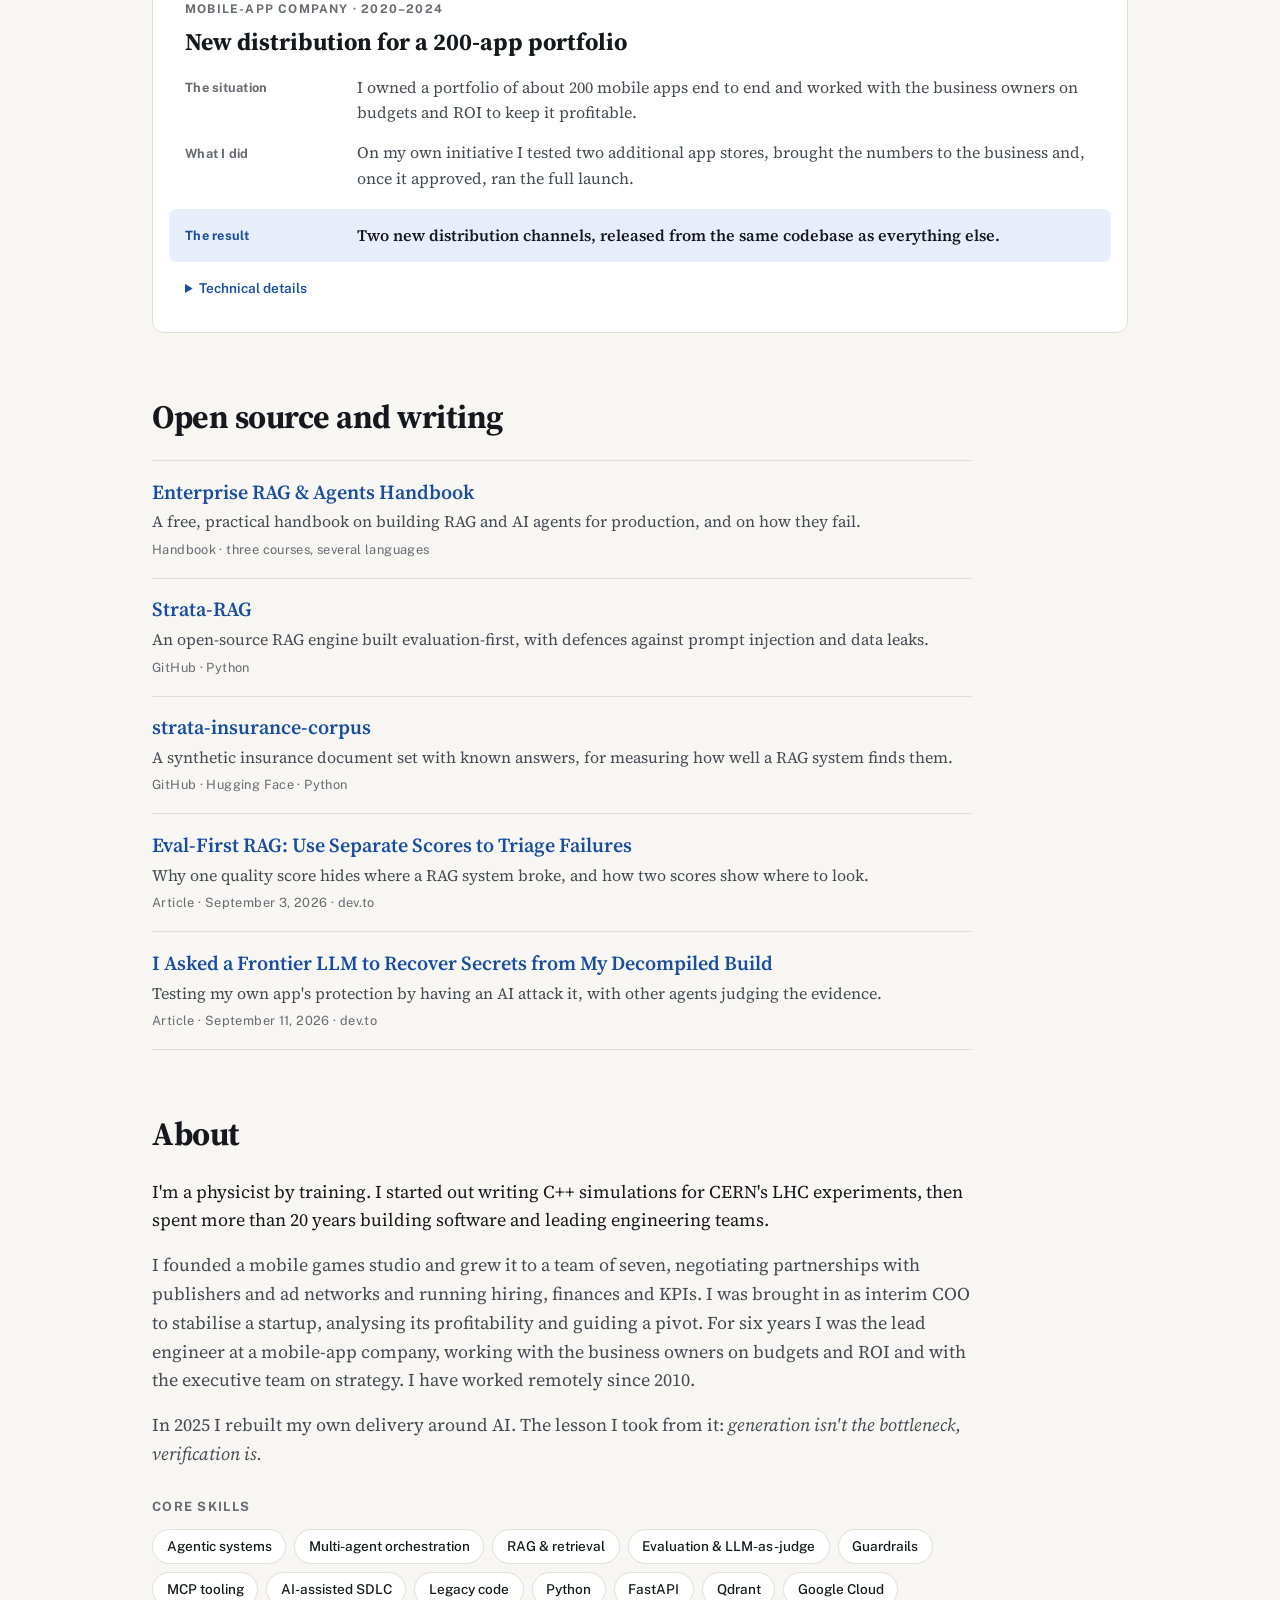
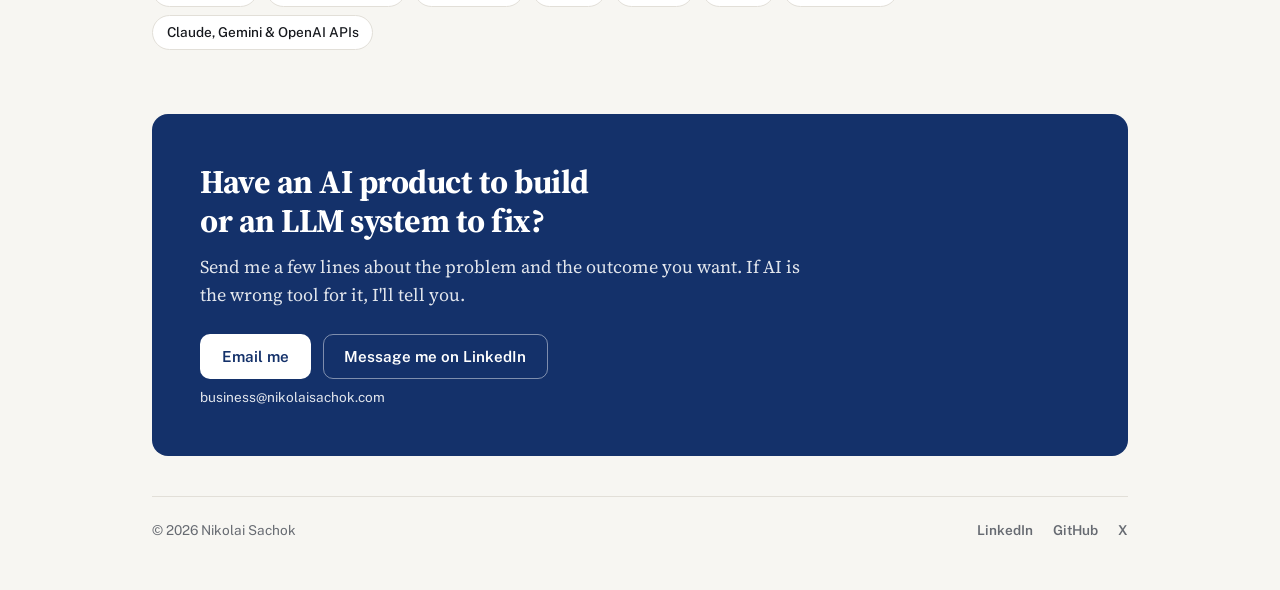
==== commit c2caf5de: "Add personal R&D case: four unfamiliar problems, four working systems New case study (all four local" ====
--- a/index.html
+++ b/index.html
@@ -227,16 +227,16 @@
         </details>
       </article>
       <article class="case">
-        <p class="kicker">Same company · 2020–2024</p>
-        <h3>New distribution for a 200-app portfolio</h3>
+        <p class="kicker">Personal R&amp;D · 2026</p>
+        <h3>Four unfamiliar problems, four working systems</h3>
         <dl>
-          <div><dt>The situation</dt><dd>I owned a portfolio of about 200 mobile apps end to end and worked with the business owners on budgets and ROI to keep it profitable.</dd></div>
-          <div><dt>What I did</dt><dd>On my own initiative I tested two additional app stores, brought the numbers to the business and, once it approved, ran the full launch.</dd></div>
-          <div class="result"><dt>The result</dt><dd>Two new distribution channels, released from the same codebase as everything else.</dd></div>
+          <div><dt>The situation</dt><dd>Video production was new territory for me: animation, audio processing, rendering and voice.</dd></div>
+          <div><dt>What I did</dt><dd>I measured each problem before building anything, then directed AI coding agents to build the systems behind tests and review gates.</dd></div>
+          <div class="result"><dt>The result</dt><dd>Four working production systems, built in nine days to two months each, with episodes published on two YouTube channels.</dd></div>
         </dl>
         <details class="case-more">
           <summary>Technical details</summary>
-          <p>Huawei AppGallery and Samsung Galaxy Store, next to Google Play, Amazon and Xiaomi: five stores from one Android codebase with per-store builds. A shared app template reused 80–90% of the code.</p>
+          <p>A desktop app that turns a sound recording into an audio-reactive animated video (audio analysis, GLSL shaders, a deterministic export through ffmpeg). A cartoon news show where every frame is rendered from code: Python vector art, code-generated skeletal animation and fact-checked scripts; a 6-minute episode renders in under 8 minutes. A narrated exercise series: parallel frame-by-frame rendering about 3.5× faster than serial, and narration aligned to the script without stretching the voice. A script-to-video pipeline with an animated 3D presenter rendered in Unity, its motion calibrated against recorded footage. Each project kept a numbered decision log of 70 to 200+ records.</p>
         </details>
       </article>
       <article class="case">
@@ -252,6 +252,19 @@
           <p>2006–2010 at EPAM: on the maintenance team of a large Thomson Reuters programme I diagnosed production failures with the client's engineers, migrated a live database while changing its schema, and coordinated deployments. 2026: personal access tokens for Redmine 6.1.2 (Ruby on Rails), built with code maps, implementing subagents and a five-axis verification gate: 39 issues, 75 recorded attacks, 4,674 lines of tests, with the full process record published next to the code.</p>
         </details>
         <a class="case-link" href="https://github.com/NikolaiSachok/redmine">Read the case study <span aria-hidden="true">→</span></a>
+      </article>
+      <article class="case">
+        <p class="kicker">Mobile-app company · 2020–2024</p>
+        <h3>New distribution for a 200-app portfolio</h3>
+        <dl>
+          <div><dt>The situation</dt><dd>I owned a portfolio of about 200 mobile apps end to end and worked with the business owners on budgets and ROI to keep it profitable.</dd></div>
+          <div><dt>What I did</dt><dd>On my own initiative I tested two additional app stores, brought the numbers to the business and, once it approved, ran the full launch.</dd></div>
+          <div class="result"><dt>The result</dt><dd>Two new distribution channels, released from the same codebase as everything else.</dd></div>
+        </dl>
+        <details class="case-more">
+          <summary>Technical details</summary>
+          <p>Huawei AppGallery and Samsung Galaxy Store, next to Google Play, Amazon and Xiaomi: five stores from one Android codebase with per-store builds. A shared app template reused 80–90% of the code.</p>
+        </details>
       </article>
     </section>
 
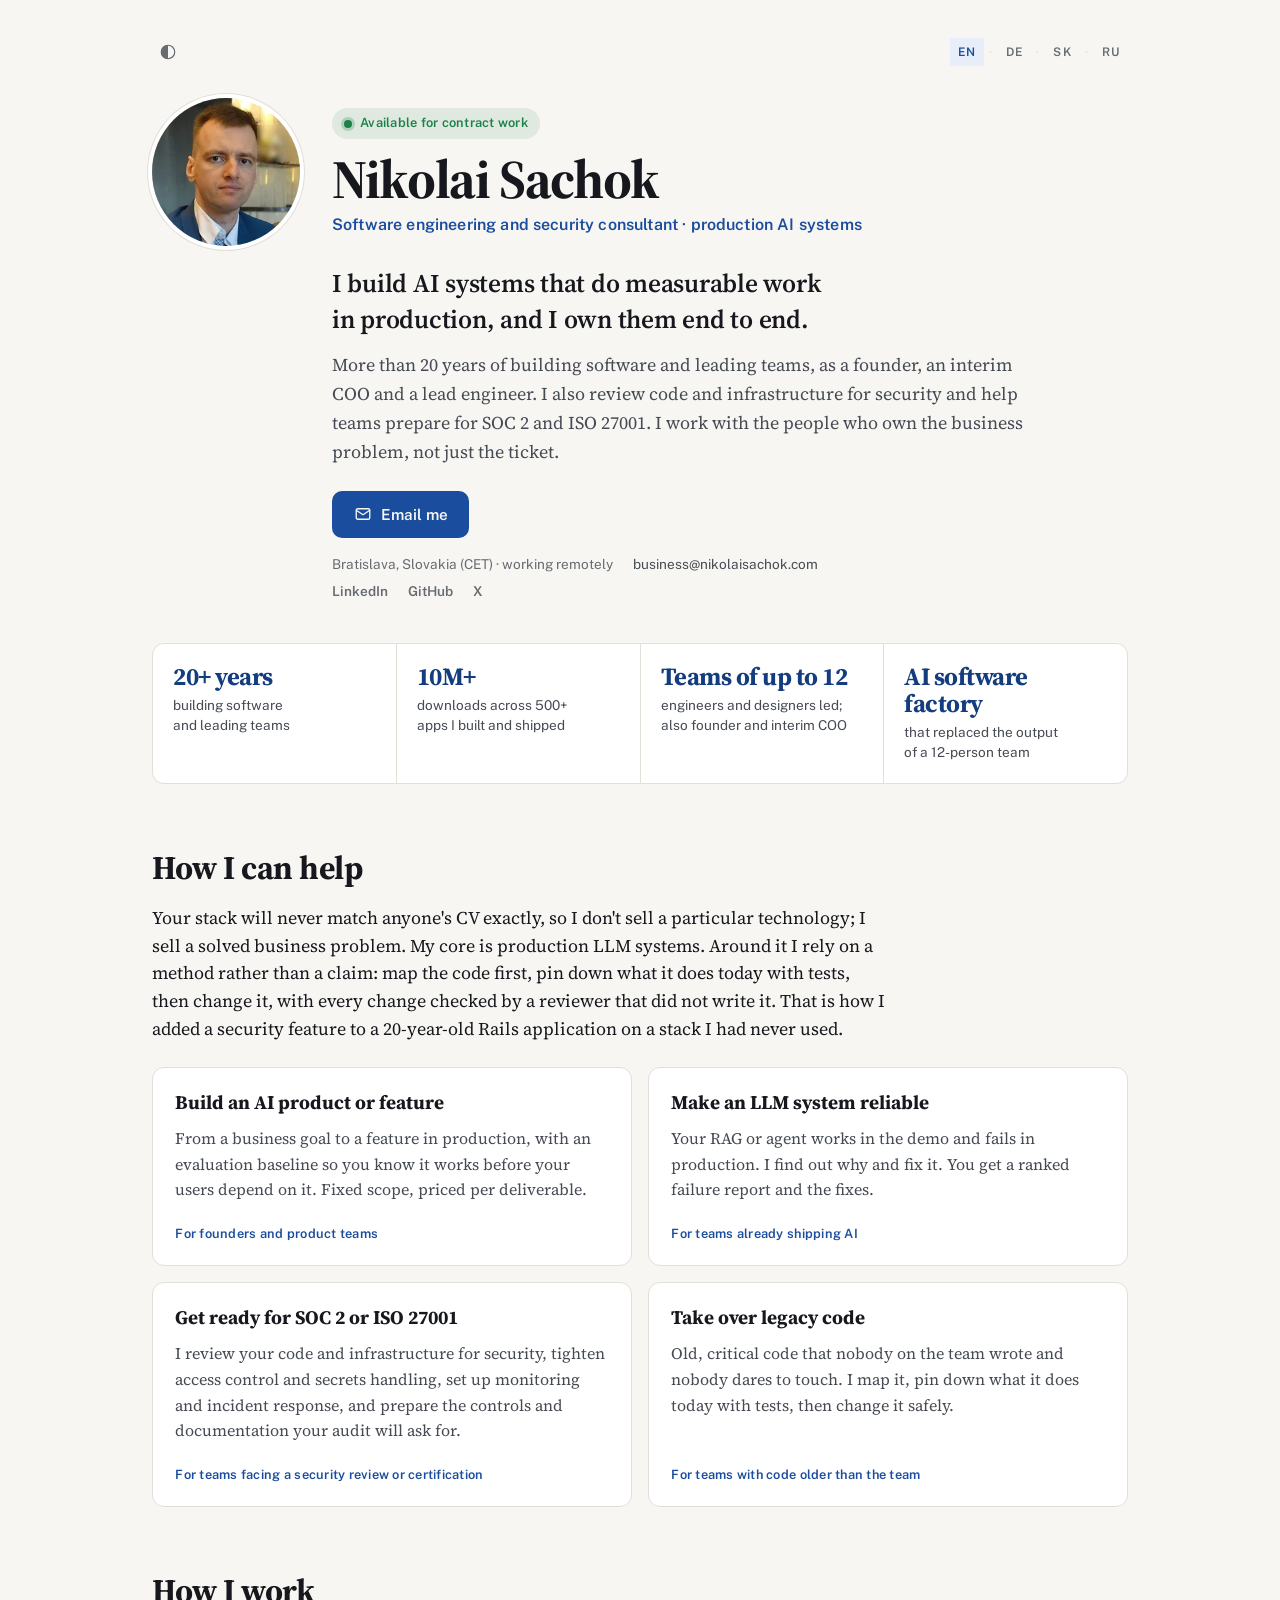
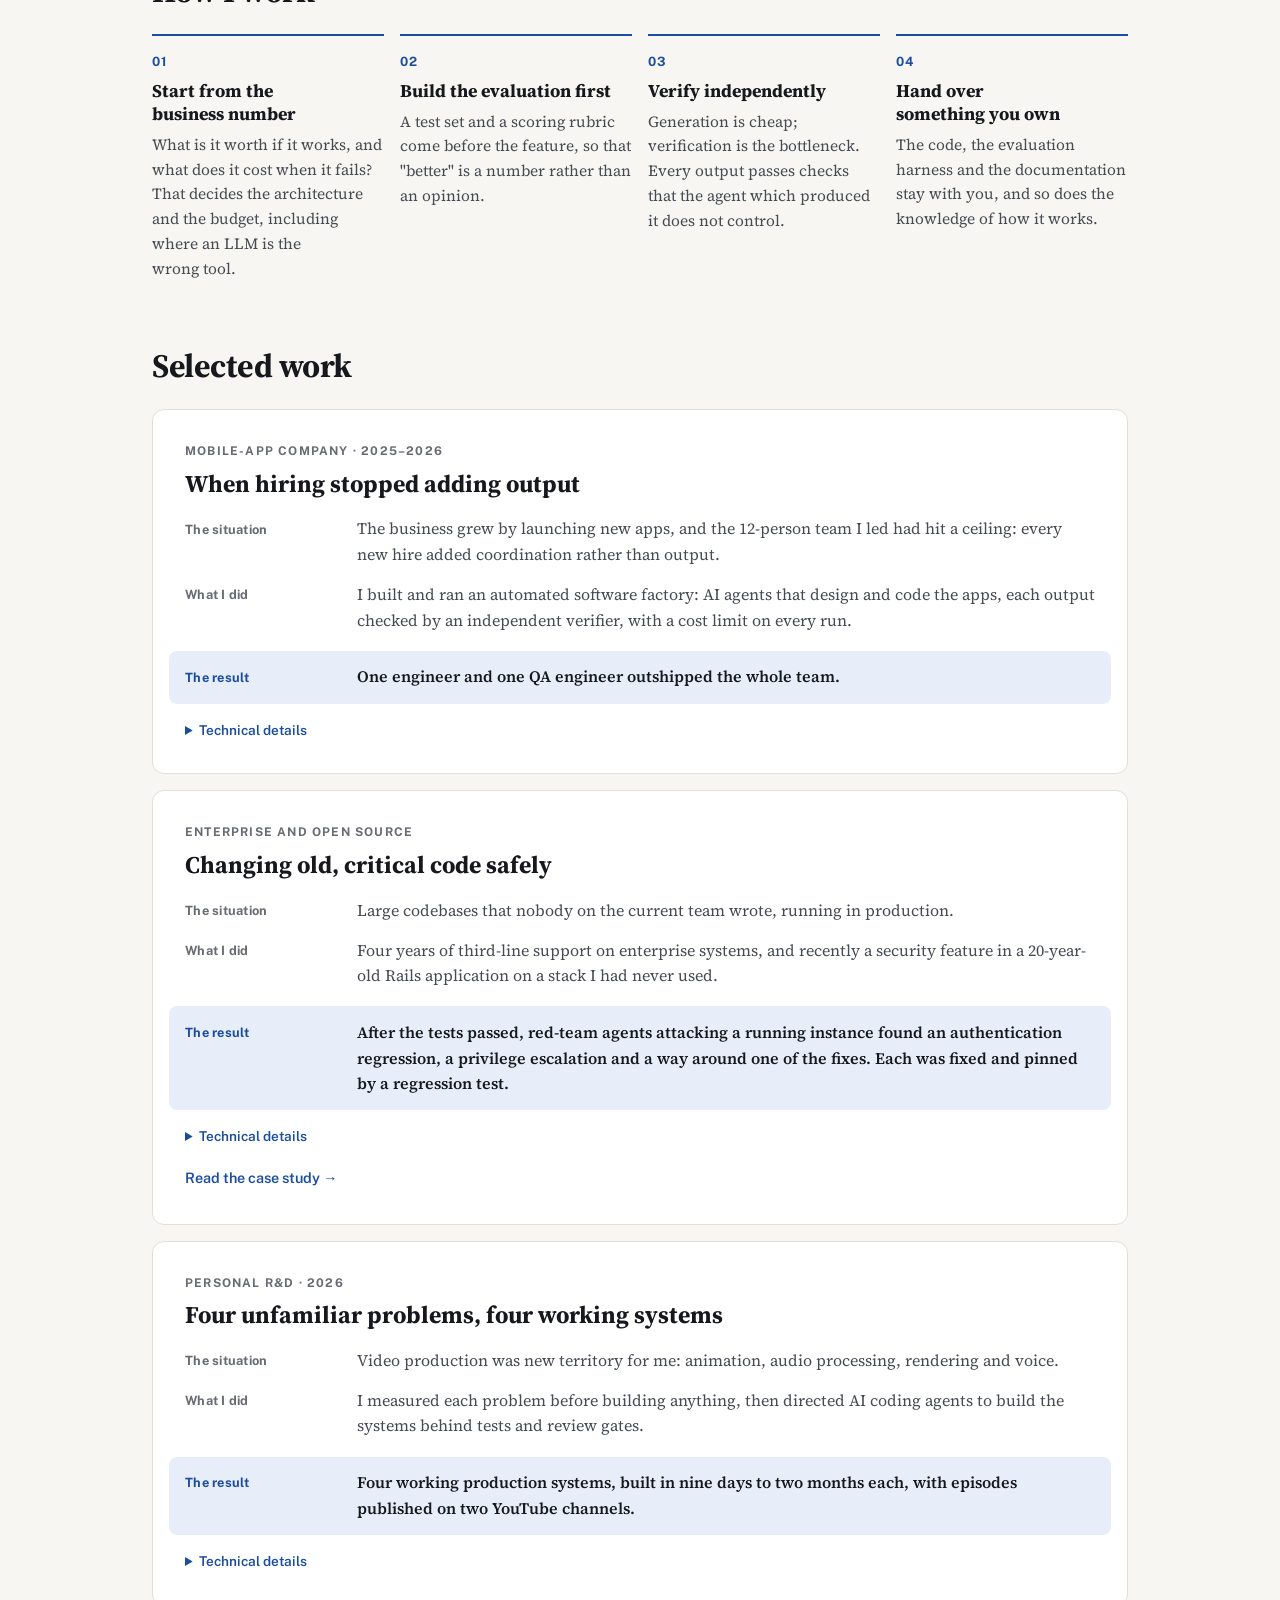
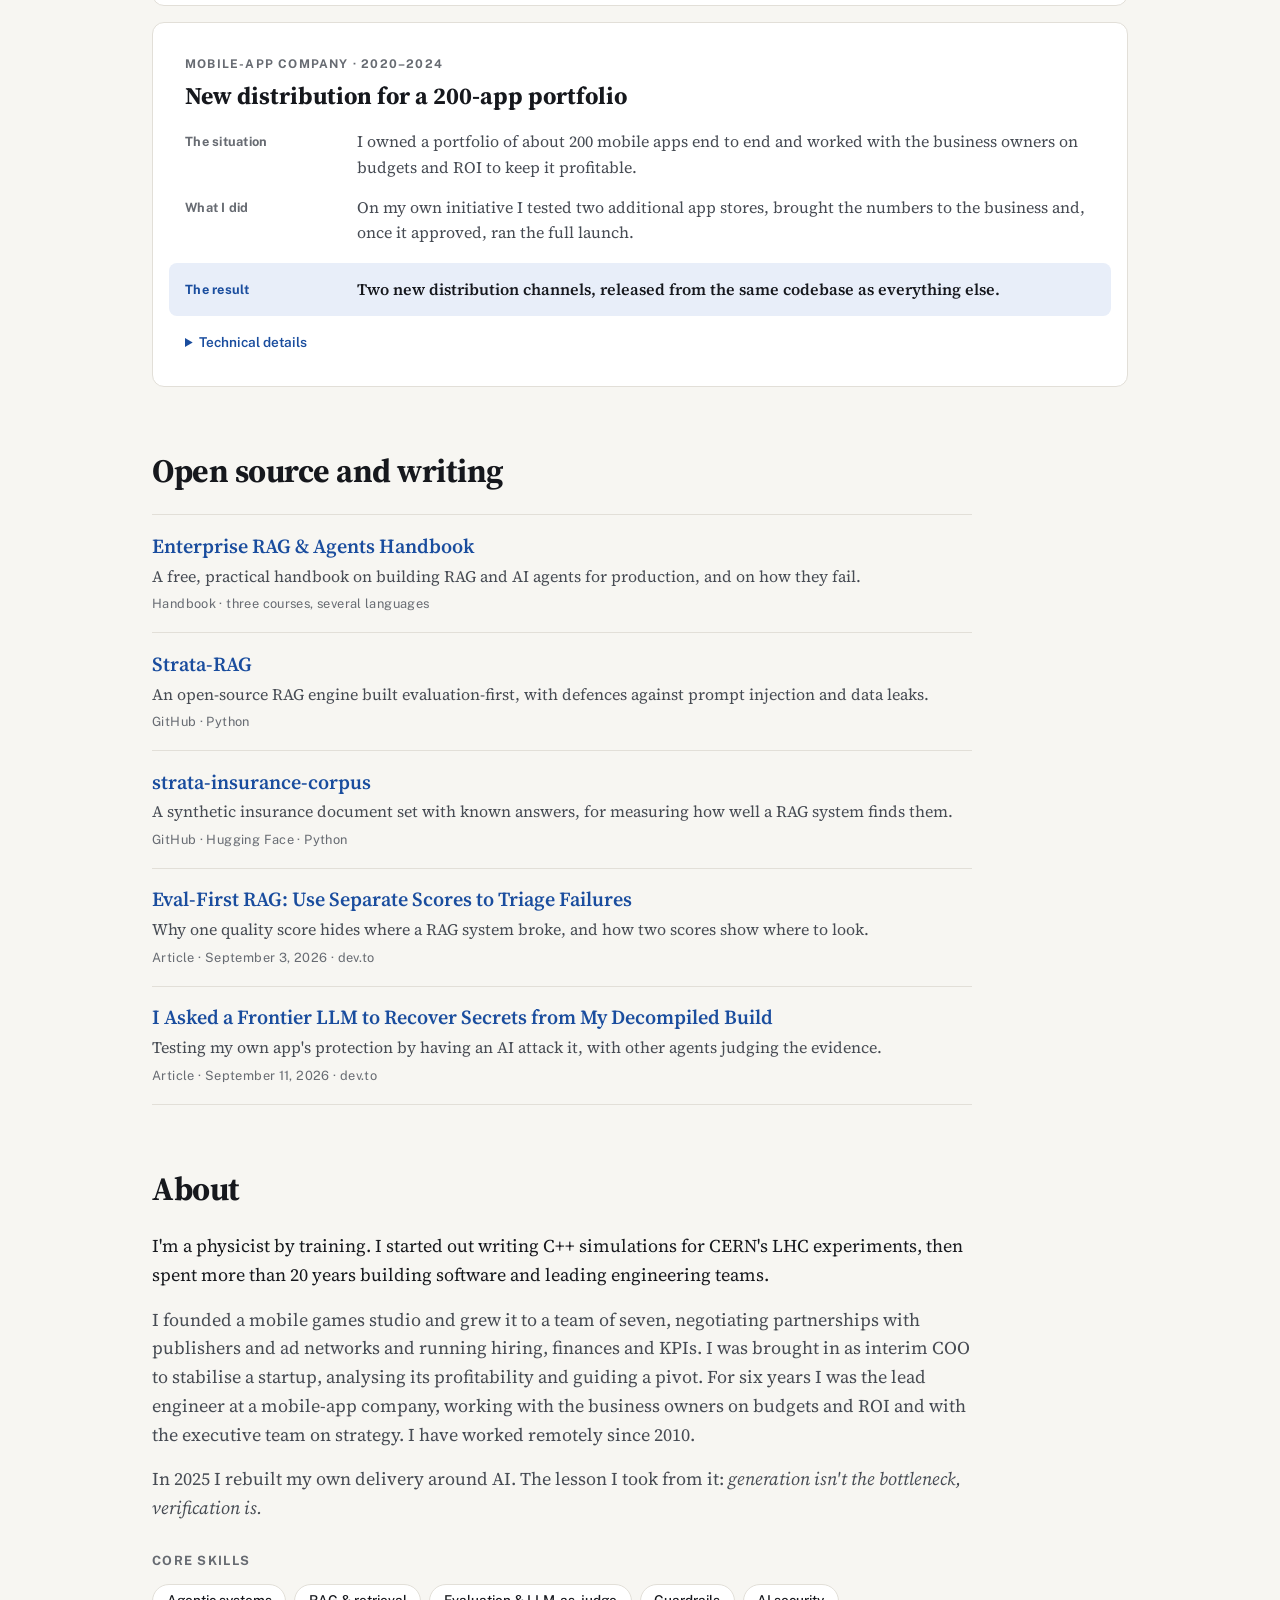
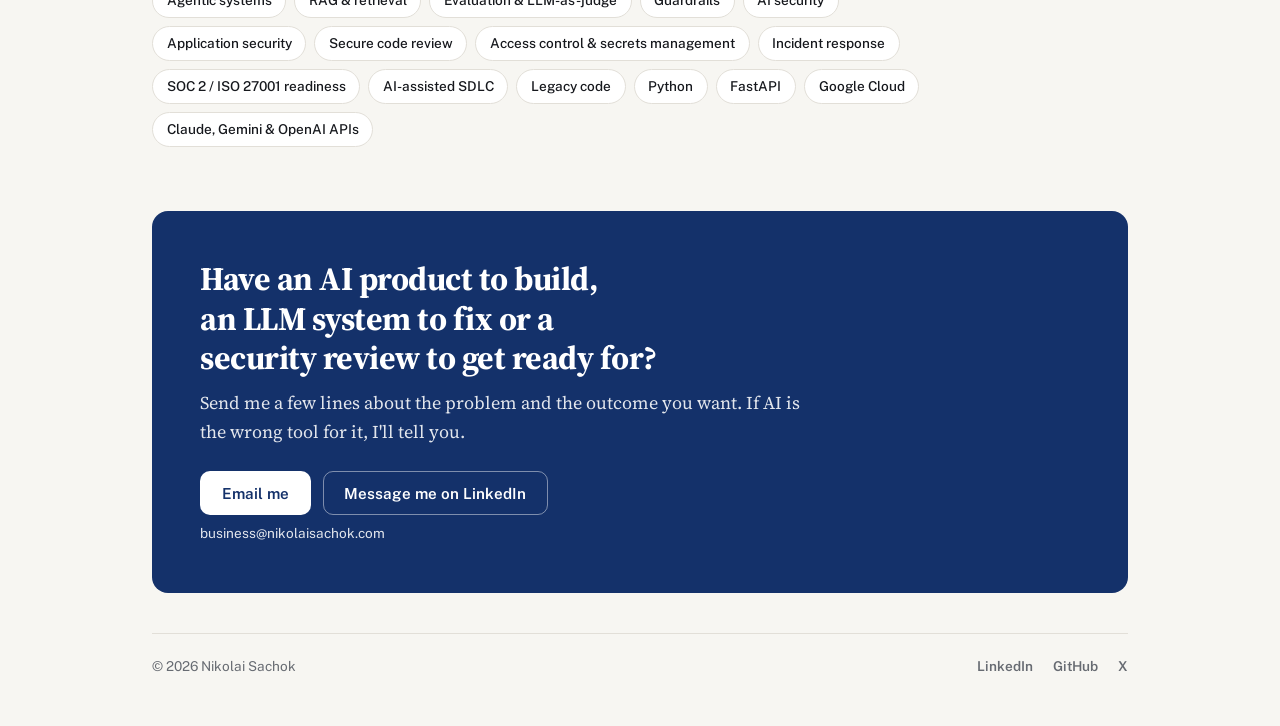
==== commit aa03282c: "site: add security consultancy (SOC 2 / ISO 27001 readiness offer, security-first Rails case, securi" ====
--- a/index.html
+++ b/index.html
@@ -4,8 +4,8 @@
 <head>
   <meta charset="utf-8" />
   <meta name="viewport" content="width=device-width, initial-scale=1" />
-  <title>Nikolai Sachok — Lead AI Engineer</title>
-  <meta name="description" content="Lead AI engineer: I build AI products, make LLM systems reliable, lead AI engineering in teams and take over legacy code. More than 20 years building software and leading teams. Available for contract work." />
+  <title>Nikolai Sachok — Software Engineering and Security Consultant</title>
+  <meta name="description" content="Software engineering and security consultant: I build AI products, make LLM systems reliable, review code and infrastructure for security, prepare teams for SOC 2 and ISO 27001, and take over legacy code. More than 20 years building software and leading teams. Available for contract work." />
   <meta name="author" content="Nikolai Sachok" />
 
   <link rel="canonical" href="https://nikolaisachok.com/" />
@@ -17,8 +17,8 @@
 
   <!-- Open Graph / social preview -->
   <meta property="og:type" content="profile" />
-  <meta property="og:title" content="Nikolai Sachok — Lead AI Engineer" />
-  <meta property="og:description" content="I build AI systems that do measurable work in production, and I own them end to end. Available for contract work." />
+  <meta property="og:title" content="Nikolai Sachok — Software Engineering and Security Consultant" />
+  <meta property="og:description" content="I build AI systems that do measurable work in production, and I review code and infrastructure for security. Available for contract work." />
   <meta property="og:url" content="https://nikolaisachok.com/" />
   <meta property="og:image" content="https://nikolaisachok.com/assets/img/og.jpg" />
   <meta property="og:image:width" content="1200" />
@@ -40,7 +40,7 @@
   <!-- Content-hashed by build.py: the domain is behind Cloudflare, which holds
        stylesheets at the edge for four hours. A changing URL is the only thing
        a visitor's hard refresh can actually get past. -->
-  <link rel="stylesheet" href="/assets/style.css?v=3124ca726538" />
+  <link rel="stylesheet" href="/assets/style.css?v=fad087c63c90" />
   <script>
   (function () {
     var HERE = 'en';
@@ -142,18 +142,16 @@
       <div class="hero-id">
         <p class="availability"><span class="dot" aria-hidden="true"></span>Available for contract work</p>
         <h1 class="name">Nikolai Sachok</h1>
-        <p class="role">Lead AI Engineer · production LLM systems</p>
+        <p class="role">Software engineering and security consultant · production AI systems</p>
       </div>
       <div class="hero-body">
         <p class="headline">I build AI systems that do measurable work in production, and I own them end to end.</p>
-        <p class="lead">More than 20 years of building software and leading teams, as a founder, an interim COO and a lead engineer. I work with the people who own the business problem, not just the ticket.</p>
+        <p class="lead">More than 20 years of building software and leading teams, as a founder, an interim COO and a lead engineer. I also review code and infrastructure for security and help teams prepare for SOC 2 and ISO 27001. I work with the people who own the business problem, not just the ticket.</p>
         <div class="actions">
           <!-- The address is never in the markup: the script assembles it on load,
                so a scraper reading HTML finds only the LinkedIn fallback. -->
           <a class="btn btn-primary" data-mail href="https://www.linkedin.com/in/nikolai-sachok/">
             <svg viewBox="0 0 24 24" aria-hidden="true"><rect x="3" y="5" width="18" height="14" rx="2" /><path d="m3 7 9 6 9-6" /></svg>Email me</a>
-          <button type="button" class="btn btn-ghost" data-open-video>
-            <svg viewBox="0 0 24 24" aria-hidden="true"><path class="fill" d="M8 5v14l11-7z" /></svg>Watch a 5-min intro</button>
         </div>
         <p class="meta-line">
           <span>Bratislava, Slovakia (CET) · working remotely</span>
@@ -189,9 +187,9 @@
           <p class="fit">For teams already shipping AI</p>
         </li>
         <li>
-          <h3>Lead AI engineering in your team</h3>
-          <p>A lead or staff-level engineer inside your team on a long-term contract: architecture, delivery, a practical way to use AI in development, and direct work with product and leadership on what to build and why.</p>
-          <p class="fit">For companies building an AI capability</p>
+          <h3>Get ready for SOC 2 or ISO 27001</h3>
+          <p>I review your code and infrastructure for security, tighten access control and secrets handling, set up monitoring and incident response, and prepare the controls and documentation your audit will ask for.</p>
+          <p class="fit">For teams facing a security review or certification</p>
         </li>
         <li>
           <h3>Take over legacy code</h3>
@@ -227,6 +225,20 @@
         </details>
       </article>
       <article class="case">
+        <p class="kicker">Enterprise and open source</p>
+        <h3>Changing old, critical code safely</h3>
+        <dl>
+          <div><dt>The situation</dt><dd>Large codebases that nobody on the current team wrote, running in production.</dd></div>
+          <div><dt>What I did</dt><dd>Four years of third-line support on enterprise systems, and recently a security feature in a 20-year-old Rails application on a stack I had never used.</dd></div>
+          <div class="result"><dt>The result</dt><dd>After the tests passed, red-team agents attacking a running instance found an authentication regression, a privilege escalation and a way around one of the fixes. Each was fixed and pinned by a regression test.</dd></div>
+        </dl>
+        <details class="case-more">
+          <summary>Technical details</summary>
+          <p>2006–2010 at EPAM: on the maintenance team of a large Thomson Reuters programme I diagnosed production failures with the client's engineers, migrated a live database while changing its schema, and coordinated deployments. 2026: personal access tokens for Redmine 6.1.2 (Ruby on Rails), built with code maps, implementing subagents and a five-axis verification gate: 39 issues, 75 recorded attacks, 4,674 lines of tests, with the full process record published next to the code.</p>
+        </details>
+        <a class="case-link" href="https://github.com/NikolaiSachok/redmine">Read the case study <span aria-hidden="true">→</span></a>
+      </article>
+      <article class="case">
         <p class="kicker">Personal R&amp;D · 2026</p>
         <h3>Four unfamiliar problems, four working systems</h3>
         <dl>
@@ -236,22 +248,8 @@
         </dl>
         <details class="case-more">
           <summary>Technical details</summary>
-          <p>A desktop app that turns a sound recording into an audio-reactive animated video (audio analysis, GLSL shaders, a deterministic export through ffmpeg). A cartoon news show where every frame is rendered from code: Python vector art, code-generated skeletal animation and fact-checked scripts; a 6-minute episode renders in under 8 minutes. A narrated exercise series: parallel frame-by-frame rendering about 3.5× faster than serial, and narration aligned to the script without stretching the voice. A script-to-video pipeline with an animated 3D presenter rendered in Unity, its motion calibrated against recorded footage. Each project kept a numbered decision log of 70 to 200+ records.</p>
+          <p>A desktop app that turns a sound recording into an audio-reactive animated video (audio analysis, GLSL shaders, a deterministic export through ffmpeg). A cartoon news show where every frame is rendered from code: Python vector art, code-generated skeletal animation and fact-checked scripts; a 6-minute episode renders in under 8 minutes. A narrated exercise series: parallel frame-by-frame rendering about 3.5× faster than serial, and narration aligned to the script without stretching the voice. A script-to-video pipeline with an animated 3D presenter rendered in Unity, its motion calibrated against recorded footage. Three of the four projects kept architecture decision records (ADRs), 70 to 200+ each.</p>
         </details>
-      </article>
-      <article class="case">
-        <p class="kicker">Enterprise and open source</p>
-        <h3>Changing old, critical code safely</h3>
-        <dl>
-          <div><dt>The situation</dt><dd>Large codebases that nobody on the current team wrote, running in production.</dd></div>
-          <div><dt>What I did</dt><dd>Four years of third-line support on enterprise systems, and recently a security feature in a 20-year-old Rails application on a stack I had never used.</dd></div>
-          <div class="result"><dt>The result</dt><dd>On the Rails application, existing behaviour was pinned by tests before the first change, and every change was checked by a reviewer that did not write it.</dd></div>
-        </dl>
-        <details class="case-more">
-          <summary>Technical details</summary>
-          <p>2006–2010 at EPAM: on the maintenance team of a large Thomson Reuters programme I diagnosed production failures with the client's engineers, migrated a live database while changing its schema, and coordinated deployments. 2026: personal access tokens for Redmine 6.1.2 (Ruby on Rails), built with code maps, implementing subagents and a five-axis verification gate: 39 issues, 75 recorded attacks, 4,674 lines of tests, with the full process record published next to the code.</p>
-        </details>
-        <a class="case-link" href="https://github.com/NikolaiSachok/redmine">Read the case study <span aria-hidden="true">→</span></a>
       </article>
       <article class="case">
         <p class="kicker">Mobile-app company · 2020–2024</p>
@@ -317,23 +315,26 @@
       <h3>Core skills</h3>
       <ul class="chips">
         <li>Agentic systems</li>
-        <li>Multi-agent orchestration</li>
         <li>RAG &amp; retrieval</li>
         <li>Evaluation &amp; LLM-as-judge</li>
         <li>Guardrails</li>
-        <li>MCP tooling</li>
+        <li>AI security</li>
+        <li>Application security</li>
+        <li>Secure code review</li>
+        <li>Access control &amp; secrets management</li>
+        <li>Incident response</li>
+        <li>SOC 2 / ISO 27001 readiness</li>
         <li>AI-assisted SDLC</li>
         <li>Legacy code</li>
         <li>Python</li>
         <li>FastAPI</li>
-        <li>Qdrant</li>
         <li>Google Cloud</li>
         <li>Claude, Gemini &amp; OpenAI APIs</li>
       </ul>
     </section>
 
     <section class="cta" aria-labelledby="h-cta">
-      <h2 id="h-cta">Have an AI product to build or an LLM system to fix?</h2>
+      <h2 id="h-cta">Have an AI product to build, an LLM system to fix or a security review to get ready for?</h2>
       <p>Send me a few lines about the problem and the outcome you want. If AI is the wrong tool for it, I'll tell you.</p>
       <div class="actions">
         <a class="btn btn-invert" data-mail href="https://www.linkedin.com/in/nikolai-sachok/">Email me</a>
@@ -351,11 +352,6 @@
       </span>
     </footer>
   </div>
-
-  <dialog class="video-dialog" aria-label="Who I am — a 5-minute intro">
-    <div class="video-frame" data-embed="https://www.youtube-nocookie.com/embed/G0wu4CbFEvU?autoplay=1&amp;rel=0" data-title="Who I am — video intro"></div>
-    <form method="dialog"><button class="video-close" aria-label="Close">&times;</button></form>
-  </dialog>
 
   <script>
     /* Email. Stored reversed and split so the address never appears in the HTML;
@@ -373,34 +369,6 @@
       });
     })();
 
-    /* Intro video in a native <dialog>. The iframe is created on open and
-       destroyed on close, so nothing loads from YouTube until it is asked for
-       and closing really stops playback. Without <dialog> support, the button
-       falls back to opening YouTube. */
-    (function () {
-      var dialog = document.querySelector('.video-dialog');
-      var frame = dialog && dialog.querySelector('.video-frame');
-      document.querySelectorAll('[data-open-video]').forEach(function (b) {
-        b.addEventListener('click', function () {
-          if (!dialog || typeof dialog.showModal !== 'function') {
-            location.href = 'https://www.youtube.com/watch?v=G0wu4CbFEvU';
-            return;
-          }
-          var iframe = document.createElement('iframe');
-          iframe.src = frame.dataset.embed;
-          iframe.title = frame.dataset.title;
-          iframe.setAttribute('allow', 'accelerometer; autoplay; clipboard-write; encrypted-media; gyroscope; picture-in-picture; web-share');
-          iframe.setAttribute('allowfullscreen', '');
-          frame.appendChild(iframe);
-          dialog.showModal();
-        });
-      });
-      if (dialog) {
-        dialog.addEventListener('close', function () { frame.innerHTML = ''; });
-        dialog.addEventListener('click', function (e) { if (e.target === dialog) dialog.close(); });
-      }
-    })();
-
     /* A language chosen by hand is remembered and never auto-overridden again. */
     document.querySelectorAll('[data-setlang]').forEach(function (a) {
       a.addEventListener('click', function () {
--- a/assets/style.css
+++ b/assets/style.css
@@ -205,8 +205,6 @@
 .btn svg .fill { fill: currentColor; stroke: none; }
 .btn-primary { background: var(--accent); color: var(--bg); }
 .btn-primary:hover { background: var(--accent-strong); }
-.btn-ghost { background: var(--surface); color: var(--fg); border-color: var(--rule); }
-.btn-ghost:hover { border-color: var(--accent); color: var(--accent); }
 
 .meta-line, .social {
   display: flex;
@@ -440,34 +438,6 @@
 .footer-links { display: flex; gap: 1.25rem; }
 footer a { color: var(--chrome); font-weight: 600; }
 footer a:hover { color: var(--accent); }
-
-/* --------------------------------------------------------------------------
-   Intro video dialog
-   -------------------------------------------------------------------------- */
-.video-dialog {
-  width: min(960px, 94vw);
-  padding: 0;
-  border: 0;
-  border-radius: var(--radius);
-  background: #000;
-  overflow: visible;
-}
-.video-dialog::backdrop { background: rgba(8, 10, 14, .78); }
-.video-frame { position: relative; aspect-ratio: 16 / 9; border-radius: var(--radius); overflow: hidden; }
-.video-frame iframe { position: absolute; inset: 0; width: 100%; height: 100%; border: 0; }
-.video-dialog form { position: absolute; top: -2.75rem; right: 0; margin: 0; }
-.video-close {
-  appearance: none;
-  border: 0;
-  background: rgba(255, 255, 255, .14);
-  color: #fff;
-  width: 2.25rem; height: 2.25rem;
-  border-radius: 50%;
-  font-size: 1.4rem;
-  line-height: 1;
-  cursor: pointer;
-}
-.video-close:hover { background: rgba(255, 255, 255, .26); }
 
 /* --------------------------------------------------------------------------
    Responsive
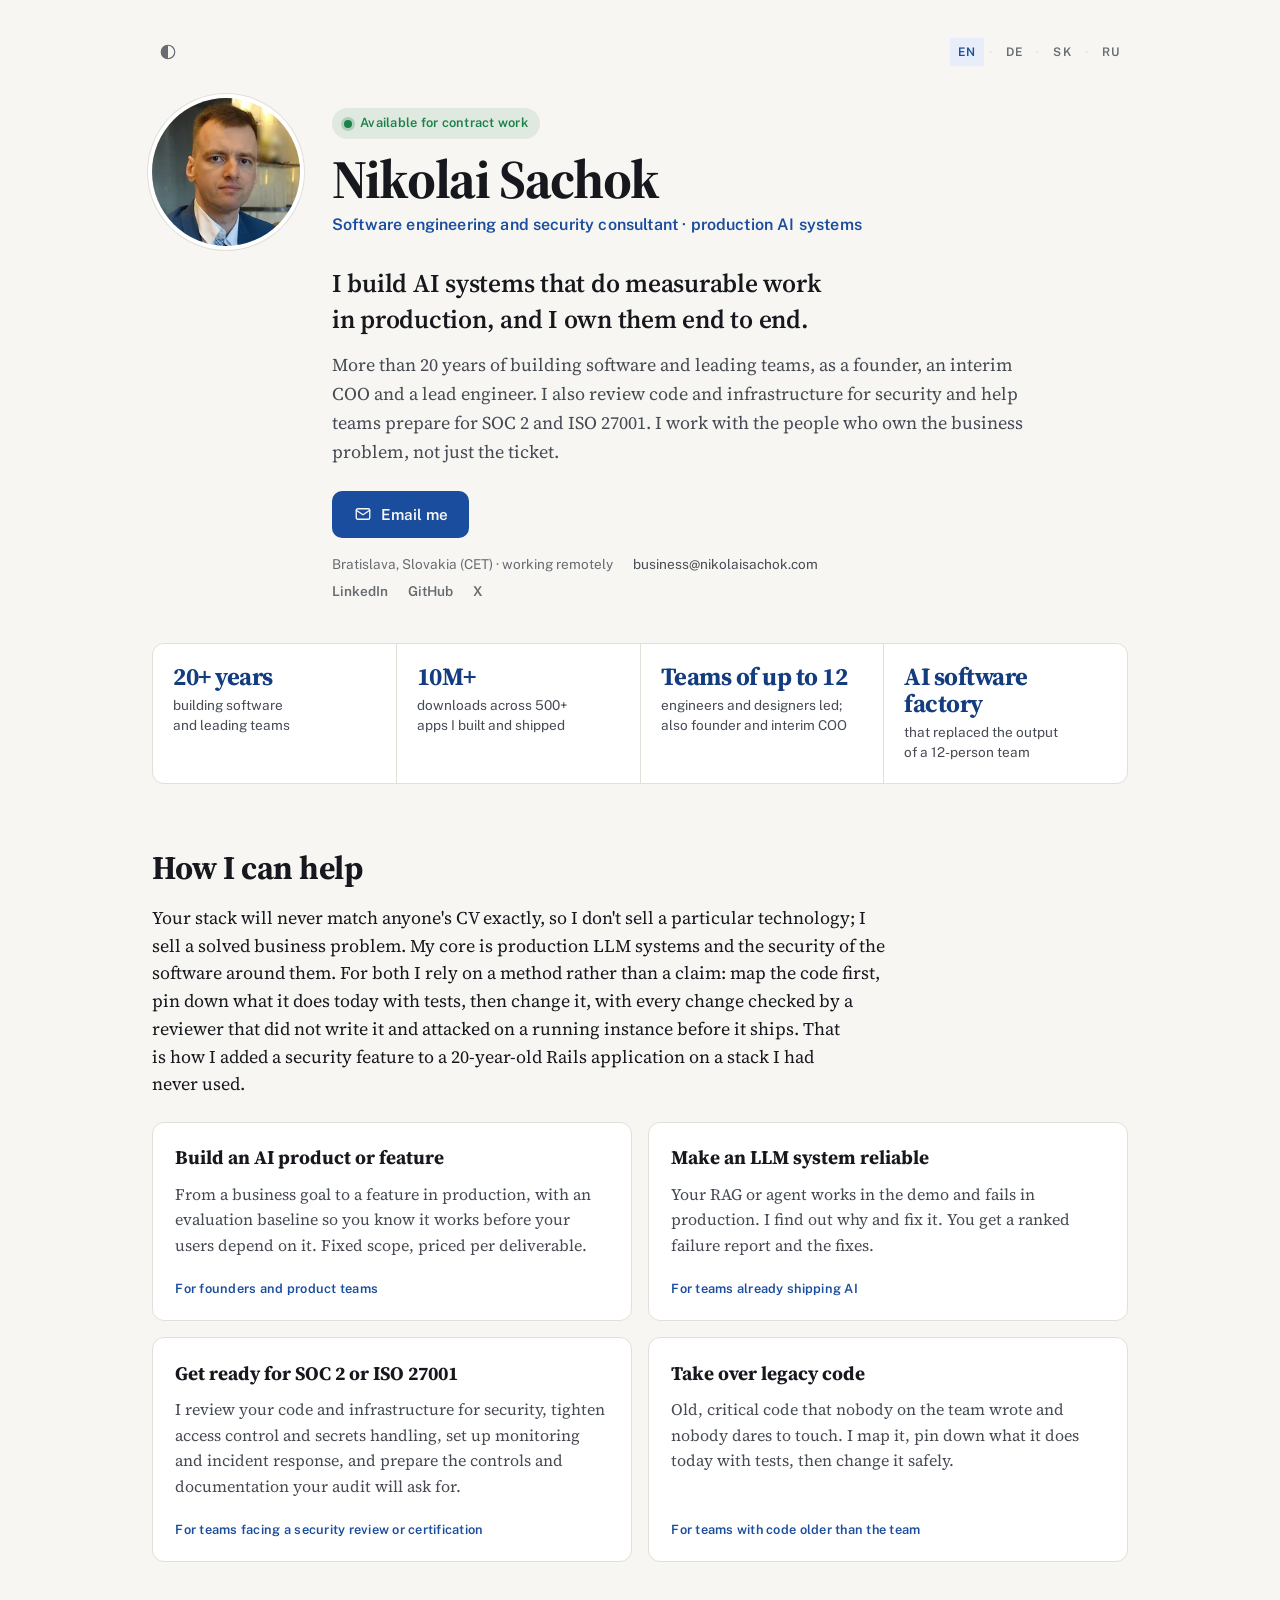
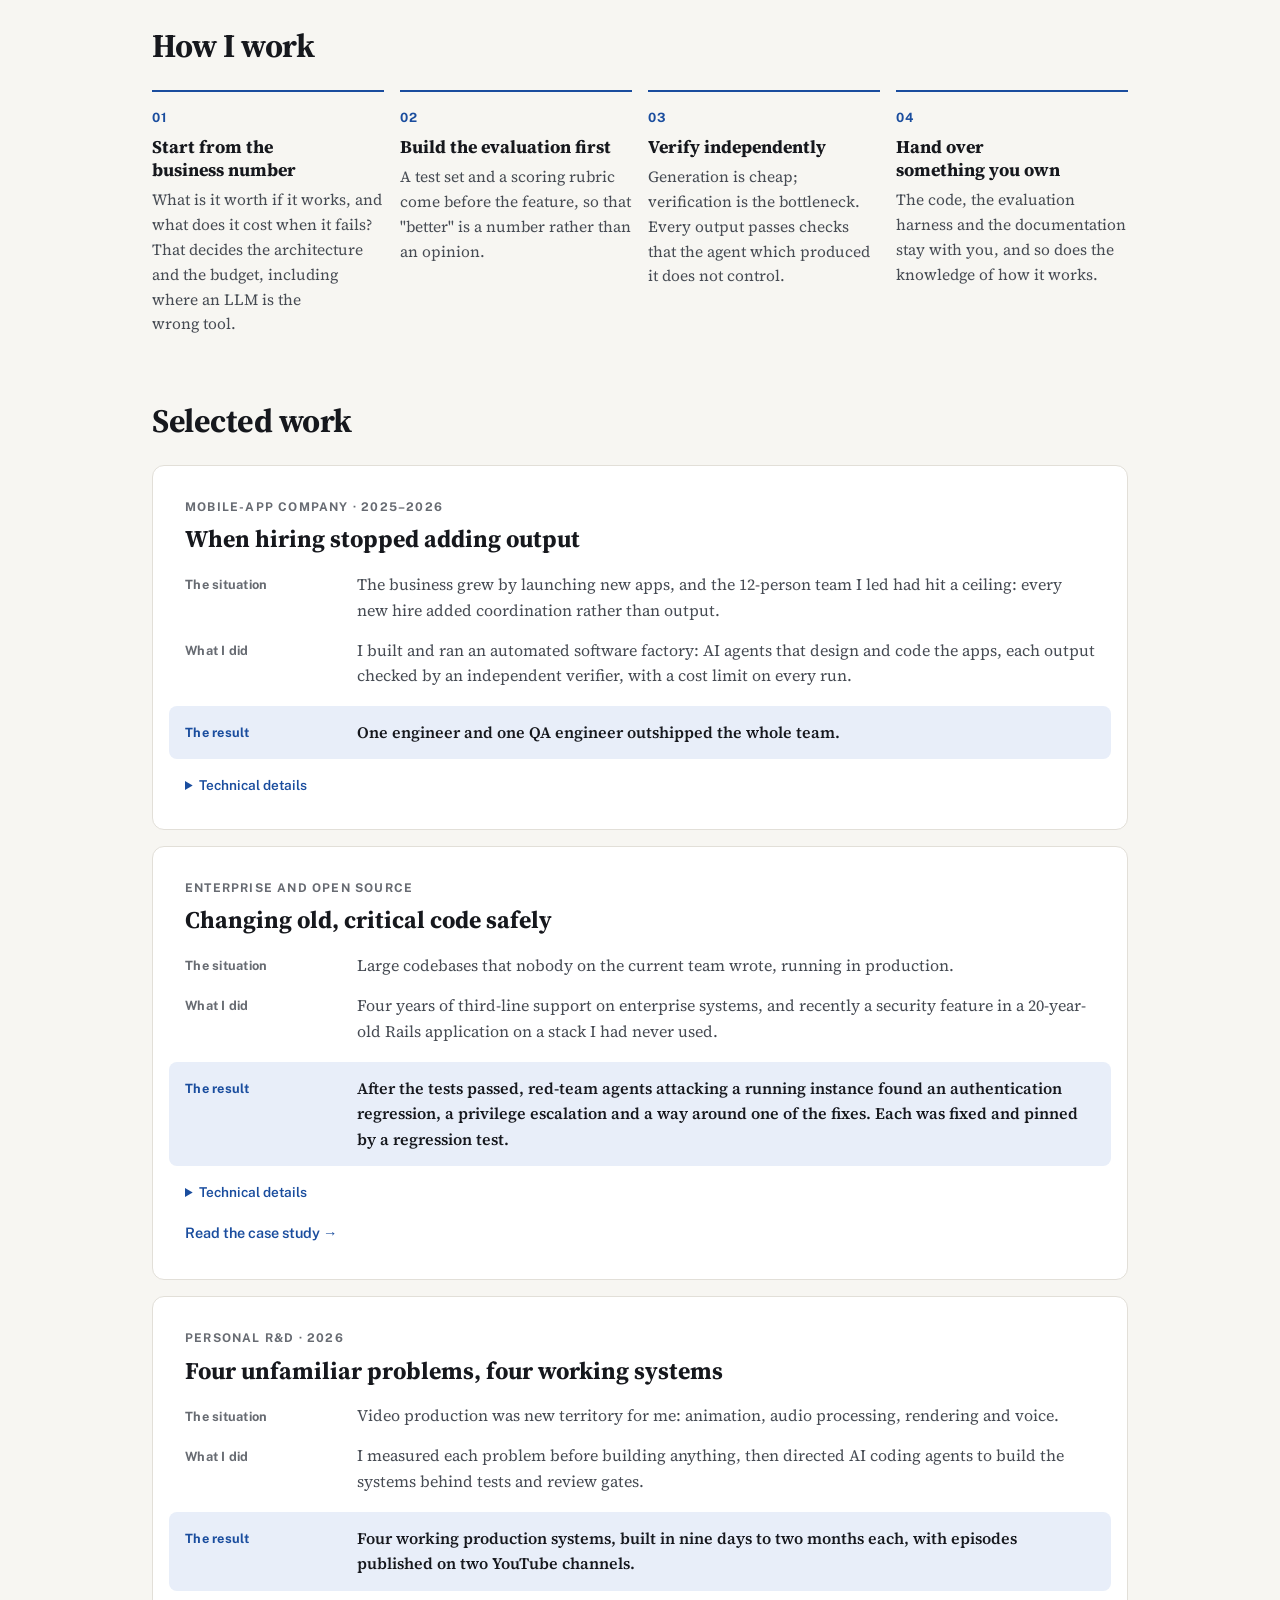
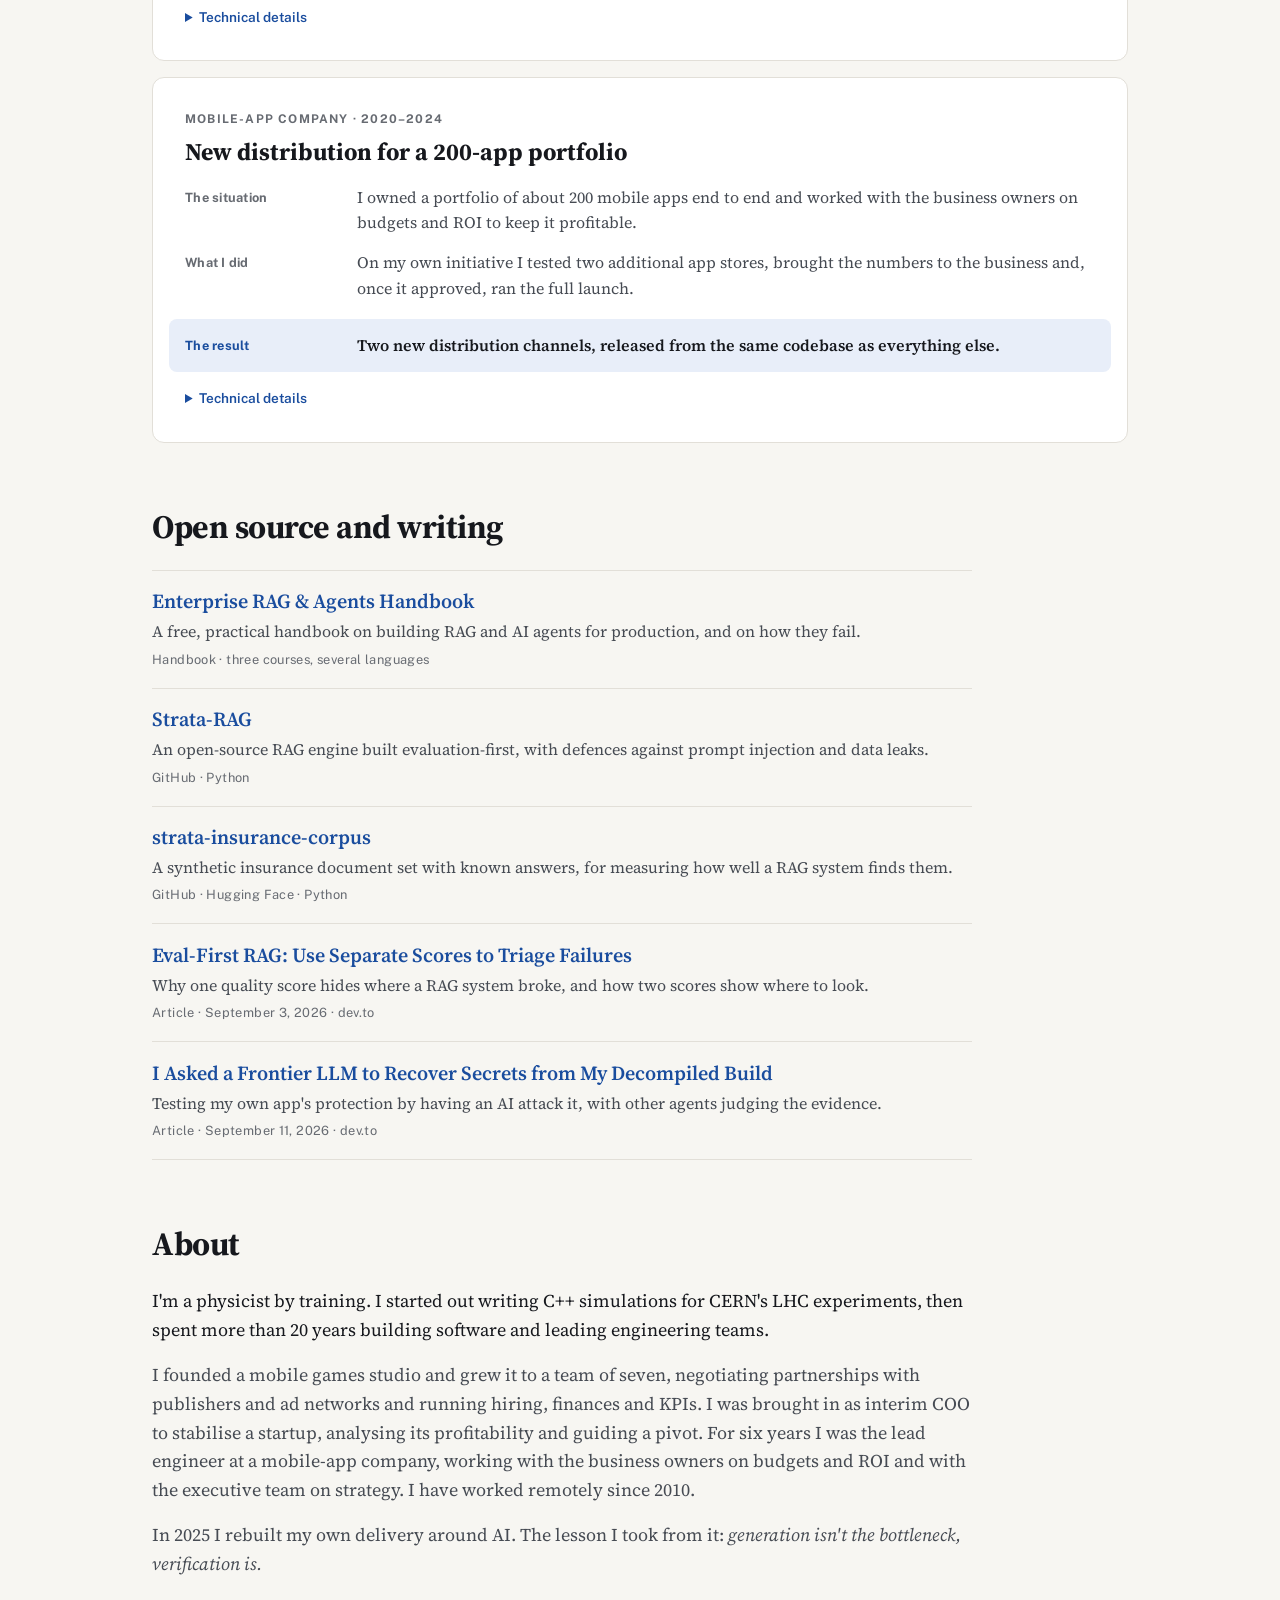
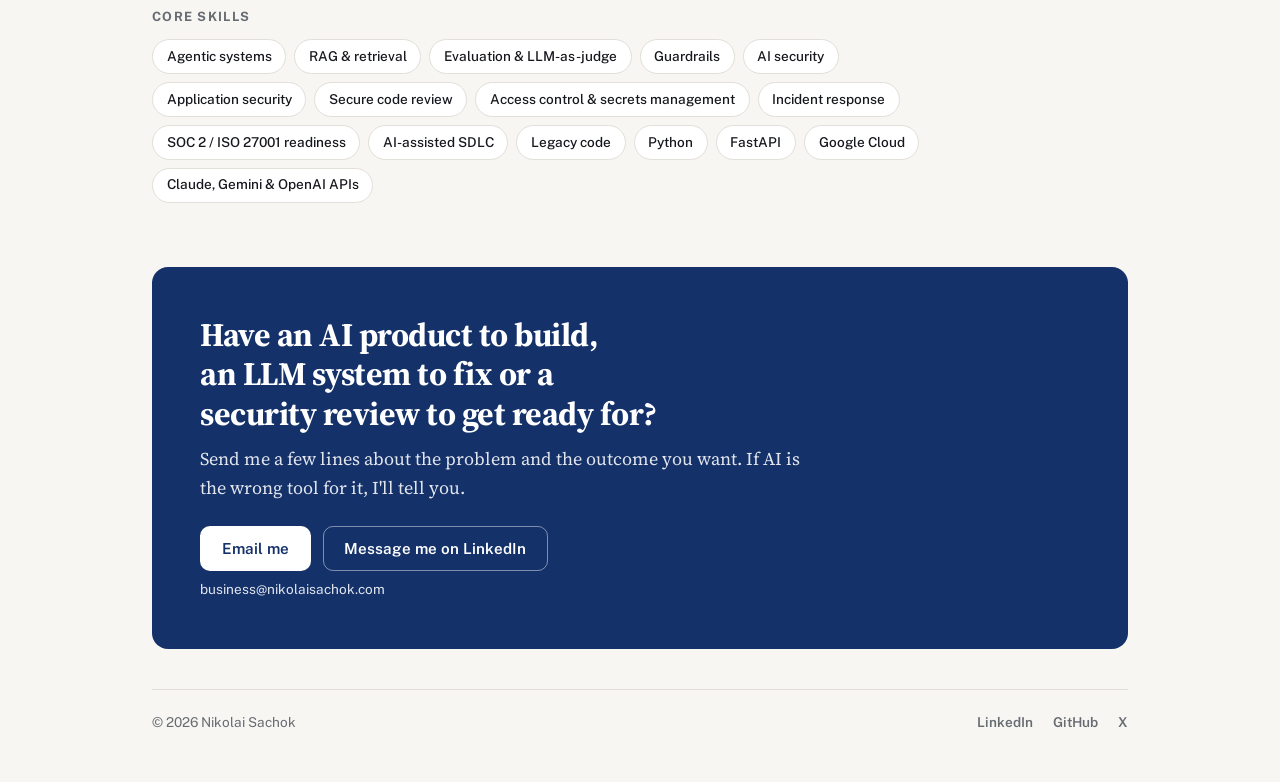
==== commit 61011e4e: "site: How I can help intro names security next to LLM systems (EN/DE/SK/RU)" ====
--- a/index.html
+++ b/index.html
@@ -174,7 +174,7 @@
 
     <section aria-labelledby="h-help">
       <h2 id="h-help">How I can help</h2>
-      <p class="section-lead">Your stack will never match anyone's CV exactly, so I don't sell a particular technology; I sell a solved business problem. My core is production LLM systems. Around it I rely on a method rather than a claim: map the code first, pin down what it does today with tests, then change it, with every change checked by a reviewer that did not write it. That is how I added a security feature to a 20-year-old Rails application on a stack I had never used.</p>
+      <p class="section-lead">Your stack will never match anyone's CV exactly, so I don't sell a particular technology; I sell a solved business problem. My core is production LLM systems and the security of the software around them. For both I rely on a method rather than a claim: map the code first, pin down what it does today with tests, then change it, with every change checked by a reviewer that did not write it and attacked on a running instance before it ships. That is how I added a security feature to a 20-year-old Rails application on a stack I had never used.</p>
       <ul class="help">
         <li>
           <h3>Build an AI product or feature</h3>
